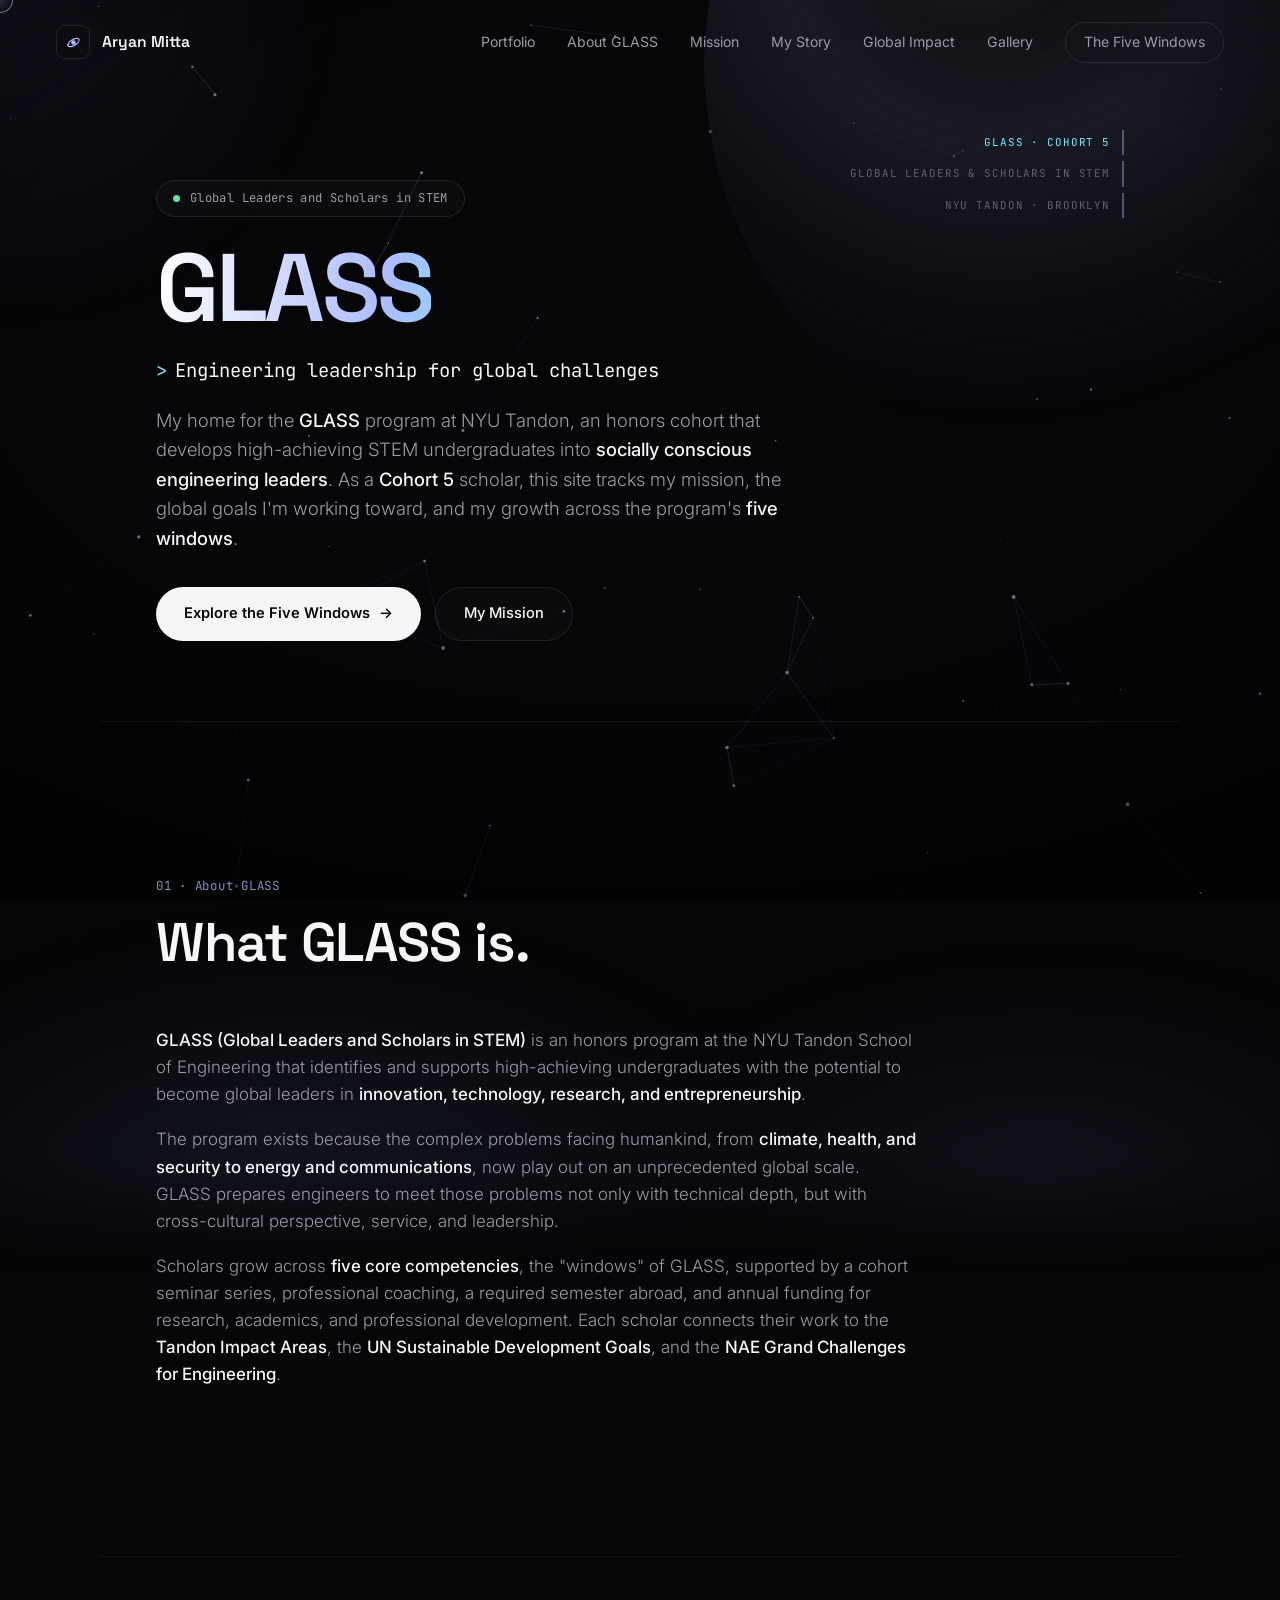
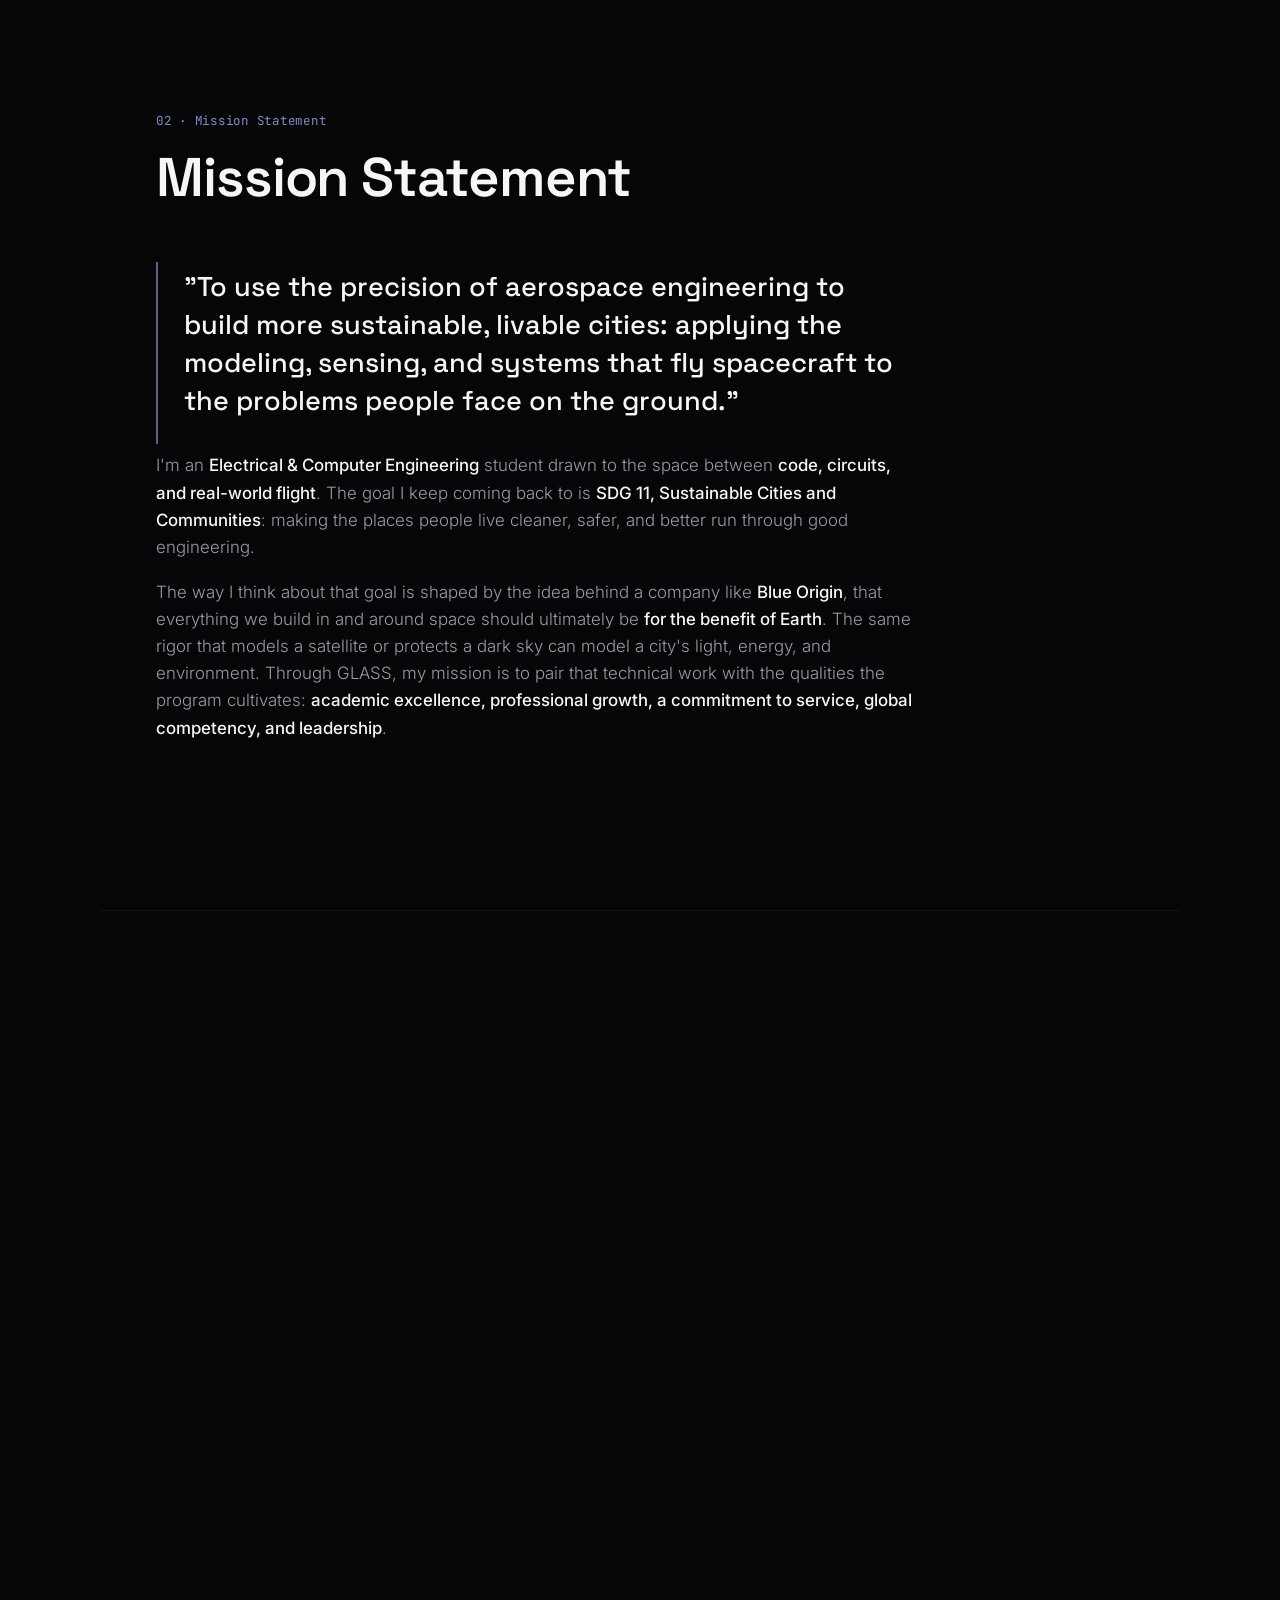
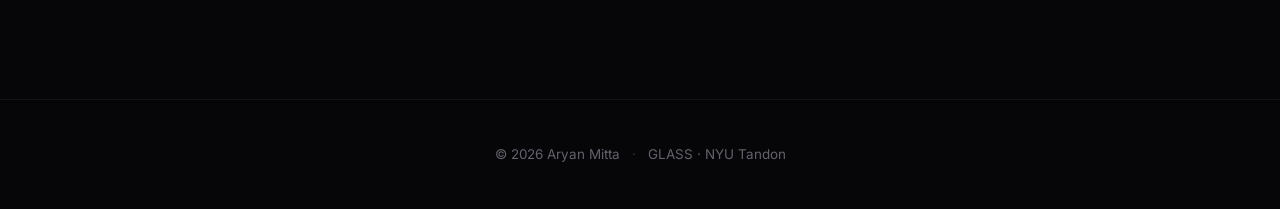
==== glass/index.html @ 54d7110e "rework everything" ====
<!DOCTYPE html>
<html lang="en">
<head>
  <meta charset="UTF-8" />
  <meta name="viewport" content="width=device-width, initial-scale=1.0" />
  <meta name="description" content="Aryan Mitta · GLASS (Global Leaders and Scholars in STEM) at NYU Tandon. Mission, UN goal, NAE Grand Challenges, and the five GLASS windows." />
  <meta name="theme-color" content="#050505" />
  <title>Aryan Mitta · GLASS</title>

  <link rel="preconnect" href="https://fonts.googleapis.com" />
  <link rel="preconnect" href="https://fonts.gstatic.com" crossorigin />
  <link href="https://fonts.googleapis.com/css2?family=Space+Grotesk:wght@400;500;600;700&family=Inter:wght@300;400;500;600&family=JetBrains+Mono:wght@400;500&display=swap" rel="stylesheet" />

  <link rel="stylesheet" href="../styles.css" />
  <link rel="stylesheet" href="glass.css" />
  <link rel="icon" href="data:image/svg+xml,<svg xmlns='http://www.w3.org/2000/svg' viewBox='0 0 100 100'><text y='.9em' font-size='90'>🛰️</text></svg>" />
</head>
<body>
  <!-- Backdrop layers -->
  <canvas id="starfield"></canvas>
  <div class="planet" aria-hidden="true"></div>
  <div class="aurora" aria-hidden="true"></div>

  <div class="spotlight" id="spotlight" aria-hidden="true"></div>
  <div class="vignette" aria-hidden="true"></div>
  <div class="cursor" id="cursor" aria-hidden="true"></div>

  <div class="scroll-progress" id="scrollProgress"></div>

  <!-- Navigation -->
  <header class="nav" id="nav">
    <a href="../index.html" class="nav__brand">
      <span class="nav__brand-mark" aria-hidden="true">
        <svg viewBox="0 0 24 24" width="17" height="17" fill="none" stroke="currentColor" stroke-width="1.7" stroke-linecap="round"><circle cx="12" cy="12" r="3.2" fill="currentColor" stroke="none"/><ellipse cx="12" cy="12" rx="9" ry="4.2" transform="rotate(-32 12 12)"/><circle cx="4.7" cy="15.2" r="1.3" fill="currentColor" stroke="none"/></svg>
      </span>
      <span class="nav__brand-text">Aryan&nbsp;Mitta</span>
    </a>
    <nav class="nav__links" id="navLinks">
      <a href="../index.html">Portfolio</a>
      <a href="#about">About GLASS</a>
      <a href="#mission">Mission</a>
      <a href="#story">My Story</a>
      <a href="#impact">Global Impact</a>
      <a href="#gallery">Gallery</a>
      <a href="#windows" class="nav__cta">The Five Windows</a>
    </nav>
    <button class="nav__toggle" id="navToggle" aria-label="Toggle menu">
      <span></span><span></span><span></span>
    </button>
  </header>

  <main id="top">
    <!-- HERO -->
    <section class="g-hero">
      <div class="hero__hud" aria-hidden="true" style="position:absolute; top:130px; right:clamp(20px,5vw,56px); display:flex; flex-direction:column; align-items:flex-end; gap:6px;">
        <span class="hero__hud-line">GLASS · COHORT 5</span>
        <span class="hero__hud-line">GLOBAL LEADERS &amp; SCHOLARS IN STEM</span>
        <span class="hero__hud-line">NYU TANDON · BROOKLYN</span>
      </div>
      <p class="g-hero__eyebrow">
        <span class="status-dot"></span>
        Global Leaders and Scholars in STEM
      </p>
      <h1 class="g-hero__title">
        <span class="grad">GLASS</span>
      </h1>
      <p class="g-hero__sub">
        <span class="prompt">&gt;</span> Engineering leadership for global challenges
      </p>
      <p class="g-hero__lead">
        My home for the <span class="hl">GLASS</span> program at NYU Tandon, an honors
        cohort that develops high-achieving STEM undergraduates into
        <span class="hl">socially conscious engineering leaders</span>. As a
        <span class="hl">Cohort 5</span> scholar, this site tracks my mission, the
        global goals I'm working toward, and my growth across the program's
        <span class="hl">five windows</span>.
      </p>
      <div class="g-hero__actions">
        <a href="#windows" class="btn btn--primary">Explore the Five Windows<span class="btn__arrow">→</span></a>
        <a href="#mission" class="btn btn--ghost">My Mission</a>
      </div>
    </section>

    <div class="divider" aria-hidden="true"><span class="divider__beam"></span></div>

    <!-- ABOUT GLASS -->
    <section class="section" id="about">
      <div class="section__head reveal">
        <span class="section__index">01 · About GLASS</span>
        <h2 class="section__title">What GLASS is.</h2>
      </div>
      <div class="prose reveal">
        <p>
          <strong>GLASS (Global Leaders and Scholars in STEM)</strong> is an honors
          program at the NYU Tandon School of Engineering that identifies and supports
          high-achieving undergraduates with the potential to become global leaders in
          <strong>innovation, technology, research, and entrepreneurship</strong>.
        </p>
        <p>
          The program exists because the complex problems facing humankind, from
          <strong>climate, health, and security to energy and communications</strong>,
          now play out on an unprecedented global scale. GLASS prepares engineers to meet
          those problems not only with technical depth, but with cross-cultural
          perspective, service, and leadership.
        </p>
        <p>
          Scholars grow across <strong>five core competencies</strong>, the
          "windows" of GLASS, supported by a cohort seminar series, professional
          coaching, a required semester abroad, and annual funding for research,
          academics, and professional development. Each scholar connects their work to
          the <strong>Tandon Impact Areas</strong>, the <strong>UN Sustainable
          Development Goals</strong>, and the <strong>NAE Grand Challenges for
          Engineering</strong>.
        </p>
      </div>
    </section>

    <div class="divider" aria-hidden="true"><span class="divider__beam"></span></div>

    <!-- MISSION STATEMENT -->
    <section class="section" id="mission">
      <div class="section__head reveal">
        <span class="section__index">02 · Mission Statement</span>
        <h2 class="section__title">Mission Statement</h2>
      </div>
      <div class="prose reveal">
        <div class="statement">
          <p>
            "To use the precision of aerospace engineering to build more sustainable,
            livable cities: applying the modeling, sensing, and systems that fly
            spacecraft to the problems people face on the ground."
          </p>
        </div>
        <p>
          I'm an <strong>Electrical &amp; Computer Engineering</strong> student drawn to
          the space between <strong>code, circuits, and real-world flight</strong>. The
          goal I keep coming back to is <strong>SDG 11, Sustainable Cities and
          Communities</strong>: making the places people live cleaner, safer, and better
          run through good engineering.
        </p>
        <p>
          The way I think about that goal is shaped by the idea behind a company like
          <strong>Blue Origin</strong>, that everything we build in and around space
          should ultimately be <strong>for the benefit of Earth</strong>. The same rigor
          that models a satellite or protects a dark sky can model a city's light,
          energy, and environment. Through GLASS, my mission is to pair that technical
          work with the qualities the program cultivates: <strong>academic excellence,
          professional growth, a commitment to service, global competency, and
          leadership</strong>.
        </p>
      </div>
    </section>

    <div class="divider" aria-hidden="true"><span class="divider__beam"></span></div>

    <!-- MY STORY -->
    <section class="section" id="story">
      <div class="section__head reveal">
        <span class="section__index">03 · My Story</span>
        <h2 class="section__title">The path here.</h2>
      </div>
      <div class="story reveal">
        <div class="story__rail" aria-hidden="true"></div>
        <div class="story__body">
          <p class="story__lead">
            I came to engineering through the specific problems, not a grand plan.
            I liked that a circuit either works or it doesn't, that code forces you
            to be precise, and that aerospace sits right where the two meet.
          </p>
          <p>
            What keeps me in it is the stakes. The systems I want to work on,
            spacecraft, avionics, and autonomous platforms, have to work far from
            anyone who can fix them, and getting that right means genuinely
            understanding what you've built instead of just getting it to run once.
            <em>[Add a line or two in your own voice here: what you do outside of
            engineering, and the reason you keep at it.]</em>
          </p>
        </div>
      </div>
    </section>

    <div class="divider" aria-hidden="true"><span class="divider__beam"></span></div>

    <!-- GLOBAL IMPACT: UN GOAL + NAE GRAND CHALLENGES -->
    <section class="section" id="impact">
      <div class="section__head reveal">
        <span class="section__index">04 · Global Impact</span>
        <h2 class="section__title">The goals I'm building toward.</h2>
        <p class="section__lead reveal">GLASS asks every scholar to anchor their work to global priorities. Here are the ones that map to mine.</p>
      </div>

      <div class="duo">
        <article class="g-card pillblock reveal reveal--left">
          <span class="pillblock__tag">UN Sustainable Development Goal</span>
          <h3>SDG 11 · Sustainable Cities &amp; Communities</h3>
          <p>
            This is my primary goal: making the places people live cleaner, safer, and
            better run. SDG 11 also asks us to protect our shared natural and cultural
            heritage, and a <strong>dark night sky</strong> is part of that heritage for
            communities everywhere. I approach it with a Blue Origin idea in mind, that
            what we build in space should be <strong>for the benefit of Earth</strong>,
            so the precision methods used to model a satellite can just as easily model a
            city's light, energy, and environment on the ground.
          </p>
          <ul class="taglist">
            <li>Cleaner, better-run cities</li>
            <li>Light-pollution &amp; dark-sky protection</li>
            <li>SDG 13 · Climate Action (supporting)</li>
            <li>SDG 9 · Industry &amp; Innovation (supporting)</li>
          </ul>
        </article>

        <article class="g-card pillblock reveal reveal--right">
          <span class="pillblock__tag">NAE Grand Challenge for Engineering</span>
          <h3>Engineer the Tools of Scientific Discovery</h3>
          <p>
            Reaching goals like SDG 11 depends on better instruments: the sensors and
            models that let us actually measure a city's environment or an orbit's
            impact. My work on the <strong>Terawave constellation</strong>, modeling how
            bright each spacecraft appears from the ground, is that kind of tool. Framed
            through Blue Origin's "benefit of Earth" lens, it lets us grow our presence
            in space while keeping the sky clear for the science, and the communities,
            that rely on it.
          </p>
          <ul class="taglist">
            <li>Sensing &amp; instrumentation for Earth</li>
            <li>Satellite brightness modeling (BRDF)</li>
            <li>Tools of scientific discovery</li>
          </ul>
        </article>
      </div>

      <!-- Smart-cities work in practice: hackathon + conference -->
      <div class="edu-sub reveal">
        <h3 class="edu-sub__title">Putting the goal into practice.</h3>
        <p class="edu-sub__lead">Where I've taken the smart-cities focus beyond the page.</p>
        <div class="duo">
          <article class="g-card pillblock reveal reveal--left">
            <span class="pillblock__tag">Hackathon</span>
            <h3>CUSP Smart Cities Hackathon</h3>
            <p>
              Competed in the NYU CUSP Smart Cities Hackathon, building an urban-data
              project against real city challenges. It's one of a few hackathons I've
              taken part in, and the one that lines up most directly with my SDG 11 focus
              on cleaner, better-run cities.
            </p>
            <ul class="taglist">
              <li>Urban data</li>
              <li>SDG 11 · Sustainable Cities</li>
              <li>Rapid prototyping</li>
            </ul>
          </article>

          <article class="g-card pillblock reveal reveal--right">
            <span class="pillblock__tag">Conference · Upcoming</span>
            <h3>IEEE Smart Cities Conference</h3>
            <p>
              This fall I'll attend the IEEE International Smart Cities Conference in
              Portugal, connecting with researchers and engineers working on the same
              set of problems. It doubles as part of my GLASS global competency, pairing
              the smart-cities focus with international perspective.
            </p>
            <ul class="taglist">
              <li>Portugal · Fall 2026</li>
              <li>Global competency</li>
              <li>SDG 11 · Sustainable Cities</li>
            </ul>
          </article>
        </div>
      </div>
    </section>

    <div class="divider" aria-hidden="true"><span class="divider__beam"></span></div>

    <!-- THE FIVE WINDOWS -->
    <section class="section" id="windows">
      <div class="section__head reveal">
        <span class="section__index">05 · The Five Windows</span>
        <h2 class="section__title">The five GLASS competencies.</h2>
        <p class="section__lead reveal">GLASS develops mastery across five areas. Each window has its own page tracking my goals, plans, and progress.</p>
      </div>

      <div class="windows">
        <a class="window reveal" href="professional-development.html">
          <span class="window__num">01</span>
          <span class="window__title">Professional Development</span>
          <span class="window__desc">Internships, research, certifications, and conference participation that build my career as an engineer.</span>
          <span class="window__go">Open window <span class="arrow">→</span></span>
        </a>

        <a class="window reveal" href="academic-excellence.html">
          <span class="window__num">02</span>
          <span class="window__title">Academic Excellence</span>
          <span class="window__desc">Rigorous coursework, research, design, and the honors curriculum at the core of GLASS.</span>
          <span class="window__go">Open window <span class="arrow">→</span></span>
        </a>

        <a class="window reveal" href="commitment-to-service.html">
          <span class="window__num">03</span>
          <span class="window__title">Commitment to Service</span>
          <span class="window__desc">Service learning, mentoring, and community engagement tied to the UN SDGs and Tandon Impact Areas.</span>
          <span class="window__go">Open window <span class="arrow">→</span></span>
        </a>

        <a class="window reveal" href="global-competency.html">
          <span class="window__num">04</span>
          <span class="window__title">Global Competency</span>
          <span class="window__desc">The required semester abroad and cross-cultural experiences that broaden my engineering perspective.</span>
          <span class="window__go">Open window <span class="arrow">→</span></span>
        </a>

        <a class="window reveal" href="leadership-development.html">
          <span class="window__num">05</span>
          <span class="window__title">Leadership Development</span>
          <span class="window__desc">Team leadership, mentoring, and the cohort seminar series that shape me into an engineering leader.</span>
          <span class="window__go">Open window <span class="arrow">→</span></span>
        </a>

        <a class="window reveal" href="../index.html">
          <span class="window__num">↩</span>
          <span class="window__title">Back to Portfolio</span>
          <span class="window__desc">Return to my main engineering portfolio: experience, projects, and technical work.</span>
          <span class="window__go">Go to portfolio <span class="arrow">→</span></span>
        </a>
      </div>
    </section>

    <div class="divider" aria-hidden="true"><span class="divider__beam"></span></div>

    <!-- GALLERY -->
    <section class="section" id="gallery">
      <div class="section__head reveal">
        <span class="section__index">06 · Gallery</span>
        <h2 class="section__title">Gallery</h2>
        <p class="section__lead reveal">Moments from the five windows: service and travel abroad, professional events, the lab bench, and the people I do it all with. Tap any frame to open it.</p>
      </div>

      <div class="gallery" id="gallery-grid">
        <figure class="frame reveal">
          <img src="../images/glass-gallery/cohort-selfie.jpg" alt="GLASS Cohort 5 moment" loading="lazy" decoding="async" width="1280" height="960" />
        </figure>

        <figure class="frame reveal">
          <img src="../images/glass-gallery/indonesia-classroom.jpg" alt="GLASS Cohort 5 moment" loading="lazy" decoding="async" width="1280" height="960" />
        </figure>

        <figure class="frame reveal">
          <img src="../images/glass-gallery/portrait-formal.jpg" alt="GLASS Cohort 5 moment" loading="lazy" decoding="async" width="1600" height="1067" />
        </figure>

        <figure class="frame reveal">
          <img src="../images/glass-gallery/sase-convention.jpg" alt="GLASS Cohort 5 moment" loading="lazy" decoding="async" width="900" height="1600" />
        </figure>

        <figure class="frame reveal">
          <img src="../images/glass-gallery/abroad-scene.jpg" alt="GLASS Cohort 5 moment" loading="lazy" decoding="async" width="1600" height="1200" />
        </figure>

        <figure class="frame reveal">
          <img src="../images/glass-gallery/professional-trio.jpg" alt="GLASS Cohort 5 moment" loading="lazy" decoding="async" width="600" height="903" />
        </figure>

        <figure class="frame reveal">
          <img src="../images/glass-gallery/lab-electronics.jpg" alt="GLASS Cohort 5 moment" loading="lazy" decoding="async" width="596" height="914" />
        </figure>
      </div>
    </section>

    <div class="divider" aria-hidden="true"><span class="divider__beam"></span></div>

    <!-- CONTACT -->
    <section class="section section--contact" id="contact">
      <div class="contact reveal">
        <p class="contact__eyebrow">Global Leaders and Scholars in STEM</p>
        <h2 class="contact__title">Let's connect</h2>
        <p class="contact__text">
          Questions about my GLASS journey, research, or aerospace work? I'm always
          happy to talk about engineering, leadership, and building things that matter.
        </p>
        <div class="contact__actions">
          <a href="mailto:aryanmitta@gmail.com" class="btn btn--primary">aryanmitta@gmail.com<span class="btn__arrow">→</span></a>
          <a href="https://www.linkedin.com/in/aryan-mitta" target="_blank" rel="noopener" class="btn btn--ghost">LinkedIn</a>
        </div>
      </div>
    </section>
  </main>

  <footer class="footer">
    <span>© <span id="year"></span> Aryan Mitta</span>
    <span class="footer__sep">·</span>
    <span>GLASS · NYU Tandon</span>
  </footer>

  <!-- Lightbox -->
  <div class="lightbox" id="lightbox" aria-hidden="true" role="dialog" aria-modal="true" aria-label="Photo viewer">
    <button class="lightbox__close" id="lbClose" aria-label="Close">&times;</button>
    <button class="lightbox__nav lightbox__nav--prev" id="lbPrev" aria-label="Previous">&#8249;</button>
    <button class="lightbox__nav lightbox__nav--next" id="lbNext" aria-label="Next">&#8250;</button>
    <figure class="lightbox__stage">
      <img class="lightbox__img" id="lbImg" src="" alt="" />
      <figcaption class="lightbox__cap"><span id="lbCap"></span><span class="lightbox__count" id="lbCount"></span></figcaption>
    </figure>
  </div>

  <script src="glass.js"></script>
</body>
</html>
---- styles.css ----
/* ============================================================
   Aryan Mitta — Space Portfolio · "Command Console"
   Performant: transforms + opacity only. No per-card blur.
   ============================================================ */

:root {
  --bg:        #060608;
  --bg-2:      #0c0c10;
  --ink:       #f5f6f8;
  --muted:     #9b9ba7;
  --dim:       #62626d;
  --faint:     #34343c;
  --line:      rgba(255, 255, 255, 0.09);
  --line-soft: rgba(255, 255, 255, 0.055);
  --accent:    #aebcff;
  --accent-2:  #7e8fc4;
  --cyan:      #79e8ff;
  --glow:      rgba(150, 170, 255, 0.45);
  --card-bg:   rgba(13, 13, 17, 0.6);
  --max:       1080px;
  --ease:      cubic-bezier(0.22, 0.7, 0.25, 1);
}

* { margin: 0; padding: 0; box-sizing: border-box; }
html { scroll-behavior: smooth; }

body {
  font-family: "Inter", system-ui, sans-serif;
  background: var(--bg);
  color: var(--ink);
  line-height: 1.6;
  overflow-x: hidden;
  -webkit-font-smoothing: antialiased;
  text-rendering: optimizeLegibility;
}
::selection { background: rgba(174, 188, 255, 0.24); color: #fff; }
a { color: inherit; text-decoration: none; }

/* ---------- Backdrop ---------- */
#starfield { position: fixed; inset: 0; z-index: -6; display: block; }

.planet {
  position: fixed; z-index: -5;
  top: -26vmax; right: -20vmax;
  width: 64vmax; height: 64vmax; border-radius: 50%;
  background:
    radial-gradient(circle at 36% 32%,
      rgba(214, 220, 236, 0.10) 0%,
      rgba(120, 126, 150, 0.10) 12%,
      rgba(40, 42, 56, 0.55) 30%,
      rgba(14, 15, 22, 0.7) 52%,
      rgba(6, 6, 8, 0) 66%);
  will-change: transform; pointer-events: none;
}
.planet::after {
  content: ""; position: absolute; inset: 0; border-radius: 50%;
  background: radial-gradient(circle at 33% 28%, rgba(220,228,255,0.16), transparent 18%);
}

.aurora {
  position: fixed; z-index: -4;
  bottom: -34vh; left: -10vw; width: 120vw; height: 72vh;
  background:
    radial-gradient(ellipse 46% 60% at 28% 100%, rgba(96, 116, 176, 0.16), transparent 70%),
    radial-gradient(ellipse 40% 52% at 76% 100%, rgba(126, 100, 168, 0.13), transparent 70%);
  filter: blur(34px); pointer-events: none;
  will-change: transform;
  animation: auroraDrift 22s ease-in-out infinite alternate;
}
@keyframes auroraDrift {
  from { transform: translate3d(0,0,0) scale(1); }
  to   { transform: translate3d(5%,-4%,0) scale(1.08); }
}

.spotlight {
  position: fixed; z-index: -3; top: 0; left: 0;
  width: 760px; height: 760px; margin: -380px 0 0 -380px; border-radius: 50%;
  background: radial-gradient(circle, rgba(150, 170, 255, 0.08), transparent 60%);
  will-change: transform; pointer-events: none;
}

.vignette {
  position: fixed; inset: 0; z-index: -2; pointer-events: none;
  background: radial-gradient(ellipse 100% 78% at 50% 38%, transparent 52%, rgba(0,0,0,0.62) 100%);
}

/* custom lagging cursor glow */
.cursor {
  position: fixed; top: 0; left: 0; z-index: 95;
  width: 26px; height: 26px; margin: -13px 0 0 -13px; border-radius: 50%;
  border: 1px solid rgba(174, 188, 255, 0.6);
  background: radial-gradient(circle, rgba(174,188,255,0.18), transparent 70%);
  pointer-events: none; opacity: 0;
  transition: opacity 0.3s, width 0.25s var(--ease), height 0.25s var(--ease), background 0.25s, border-color 0.25s;
  will-change: transform;
}
.cursor.is-visible { opacity: 1; }
.cursor.is-hover {
  width: 52px; height: 52px; margin: -26px 0 0 -26px;
  background: radial-gradient(circle, rgba(174,188,255,0.12), transparent 70%);
  border-color: rgba(174, 188, 255, 0.9);
}

/* ---------- Scroll progress ---------- */
.scroll-progress {
  position: fixed; top: 0; left: 0; height: 2px; width: 100%;
  background: linear-gradient(90deg, var(--accent-2), var(--accent), var(--cyan));
  z-index: 100; box-shadow: 0 0 12px var(--glow);
  transform: scaleX(0); transform-origin: 0 50%; will-change: transform;
}

/* ---------- Nav ---------- */
.nav {
  position: fixed; top: 0; left: 0; right: 0; z-index: 90;
  display: flex; align-items: center; justify-content: space-between;
  padding: 22px clamp(20px, 5vw, 56px);
  transition: background 0.4s, padding 0.4s, border-color 0.4s; border-bottom: 1px solid transparent;
}
.nav.scrolled {
  background: rgba(8, 8, 11, 0.82);
  backdrop-filter: blur(14px); -webkit-backdrop-filter: blur(14px);
  padding-top: 13px; padding-bottom: 13px; border-bottom: 1px solid var(--line-soft);
}
.nav__brand { display: flex; align-items: center; gap: 12px; font-family: "Space Grotesk", sans-serif; font-weight: 600; }
.nav__brand-mark {
  display: grid; place-items: center; width: 34px; height: 34px; border-radius: 9px;
  border: 1px solid var(--line); background: var(--bg-2); font-size: 0.78rem; font-weight: 600;
  position: relative; overflow: hidden; transition: border-color 0.3s, box-shadow 0.3s;
}
.nav__brand-mark::before {
  content: ""; position: absolute; inset: -50%;
  background: conic-gradient(from 0deg, transparent 0 70%, rgba(174,188,255,0.7) 85%, transparent 100%);
  animation: spin 5s linear infinite; opacity: 0; transition: opacity 0.3s;
}
.nav__brand-mark::after { content: ""; position: absolute; inset: 1px; background: var(--bg-2); border-radius: 8px; }
.nav__brand-mark svg { position: relative; z-index: 1; display: block; color: var(--accent); transition: color 0.3s; }
.nav__brand:hover .nav__brand-mark { border-color: rgba(174,188,255,0.5); box-shadow: 0 0 18px rgba(150,170,255,0.25); }
.nav__brand:hover .nav__brand-mark svg { color: var(--cyan); }
.nav__brand:hover .nav__brand-mark::before { opacity: 1; }
@keyframes spin { to { transform: rotate(360deg); } }
.nav__brand-text { font-size: 0.98rem; }
.nav__links { display: flex; align-items: center; gap: 32px; }
.nav__links a { font-size: 0.88rem; color: var(--muted); position: relative; transition: color 0.25s; }
.nav__links a:not(.nav__cta)::after { content: ""; position: absolute; left: 0; bottom: -6px; width: 0; height: 1px; background: var(--accent); transition: width 0.3s var(--ease); }
.nav__links a:hover { color: var(--ink); }
.nav__links a:hover::after, .nav__links a.active::after { width: 100%; }
.nav__links a.active { color: var(--ink); }
.nav__cta { padding: 8px 18px; border: 1px solid var(--line); border-radius: 999px; transition: background 0.25s, border-color 0.25s, transform 0.25s; }
.nav__cta:hover { background: rgba(255,255,255,0.05); border-color: rgba(174,188,255,0.45); transform: translateY(-1px); }
.nav__toggle { display: none; background: none; border: 0; cursor: pointer; }
.nav__toggle span { display: block; width: 24px; height: 1.5px; margin: 6px 0; background: var(--ink); border-radius: 2px; transition: transform 0.3s, opacity 0.3s; }

/* ---------- Buttons ---------- */
.btn {
  display: inline-flex; align-items: center; gap: 9px; padding: 14px 28px; border-radius: 999px;
  font-weight: 500; font-size: 0.92rem; position: relative; overflow: hidden;
  transition: transform 0.3s var(--ease), box-shadow 0.3s, background 0.3s, border-color 0.3s, color 0.3s;
}
.btn__arrow { transition: transform 0.3s var(--ease); position: relative; z-index: 1; }
.btn:hover .btn__arrow { transform: translateX(4px); }
.btn--primary { background: var(--ink); color: #0a0a0c; font-weight: 600; }
.btn--primary::after {
  content: ""; position: absolute; top: 0; left: -150%; width: 55%; height: 100%;
  background: linear-gradient(120deg, transparent, rgba(255,255,255,0.6), transparent);
  transform: skewX(-20deg); transition: left 0.65s var(--ease);
}
.btn--primary:hover { transform: translateY(-2px); box-shadow: 0 16px 40px -14px rgba(174,188,255,0.55); }
.btn--primary:hover::after { left: 160%; }
.btn--ghost { border: 1px solid var(--line); color: var(--ink); background: rgba(255,255,255,0.02); }
.btn--ghost:hover { transform: translateY(-2px); border-color: rgba(174,188,255,0.55); background: rgba(255,255,255,0.06); box-shadow: 0 0 24px -6px rgba(150,170,255,0.3); }

/* ---------- Hero ---------- */
.hero {
  position: relative; min-height: 100vh; display: flex; align-items: center;
  padding: 120px clamp(20px, 5vw, 56px) 90px; max-width: var(--max); margin: 0 auto;
}
.hero__inner { max-width: 820px; position: relative; z-index: 2; }
.hero__hud {
  position: absolute; top: 120px; right: clamp(20px, 5vw, 56px); z-index: 2;
  display: flex; flex-direction: column; align-items: flex-end; gap: 6px; text-align: right;
}
.hero__hud-line {
  font-family: "JetBrains Mono", monospace; font-size: 0.68rem; letter-spacing: 0.08em;
  color: var(--dim); padding: 4px 0; border-right: 2px solid rgba(174,188,255,0.4); padding-right: 12px;
}
.hero__hud-line:first-child { color: var(--cyan); }
.hero__eyebrow {
  display: inline-flex; align-items: center; gap: 10px; font-family: "JetBrains Mono", monospace;
  font-size: 0.76rem; letter-spacing: 0.03em; color: var(--muted); padding: 8px 16px;
  border: 1px solid var(--line); border-radius: 999px; background: rgba(255,255,255,0.025); margin-bottom: 30px;
}
.status-dot { width: 7px; height: 7px; border-radius: 50%; background: #5fe6a0; box-shadow: 0 0 0 0 rgba(95,230,160,0.6); animation: pulse 2.4s infinite; }
@keyframes pulse { 0% { box-shadow: 0 0 0 0 rgba(95,230,160,0.5);} 70% { box-shadow: 0 0 0 8px rgba(95,230,160,0);} 100% { box-shadow: 0 0 0 0 rgba(95,230,160,0);} }
.hero__title { font-family: "Space Grotesk", sans-serif; font-size: clamp(3.6rem, 13vw, 9rem); line-height: 0.9; font-weight: 600; letter-spacing: -0.035em; margin-bottom: 26px; }
.hero__title span { display: block; }
.hero__title span:last-child {
  background: linear-gradient(96deg, #fff 0%, var(--accent) 38%, var(--cyan) 60%, #9aa0b5 100%);
  background-size: 220% auto; -webkit-background-clip: text; background-clip: text; color: transparent;
  animation: shimmer 7s linear infinite;
}
@keyframes shimmer { to { background-position: 220% center; } }
.hero__role { font-size: clamp(1rem, 2.2vw, 1.32rem); color: var(--ink); margin-bottom: 22px; }
.hero__tagline { font-size: clamp(1rem, 1.5vw, 1.15rem); color: var(--muted); max-width: 580px; margin-bottom: 42px; font-weight: 300; }
.hl { color: var(--ink); font-weight: 500; }
.hero__actions { display: flex; gap: 14px; flex-wrap: wrap; margin-bottom: 62px; }
.hero__stats { display: flex; align-items: center; gap: clamp(20px, 4vw, 42px); flex-wrap: wrap; }
.stat { display: flex; flex-direction: column; }
.stat__div { width: 1px; height: 38px; background: var(--line); }
.stat__num { font-family: "Space Grotesk", sans-serif; font-size: clamp(1.7rem, 3.2vw, 2.4rem); font-weight: 600; line-height: 1; }
.stat__label { font-size: 0.78rem; color: var(--dim); margin-top: 8px; }

.scroll-cue { position: absolute; bottom: 36px; left: clamp(20px, 5vw, 56px); display: flex; align-items: center; gap: 12px; font-family: "JetBrains Mono", monospace; font-size: 0.68rem; letter-spacing: 0.25em; color: var(--dim); }
.scroll-cue__line { width: 46px; height: 1px; background: var(--faint); position: relative; overflow: hidden; }
.scroll-cue__line::after { content: ""; position: absolute; inset: 0; width: 40%; background: var(--accent); animation: cueSlide 2.2s var(--ease) infinite; }
@keyframes cueSlide { 0% { transform: translateX(-120%); } 100% { transform: translateX(280%); } }

/* ---------- Marquee ---------- */
.marquee {
  overflow: hidden; padding: 20px 0; border-top: 1px solid var(--line-soft); border-bottom: 1px solid var(--line-soft);
  -webkit-mask-image: linear-gradient(90deg, transparent, #000 10%, #000 90%, transparent);
  mask-image: linear-gradient(90deg, transparent, #000 10%, #000 90%, transparent);
}
.marquee__track { display: flex; align-items: center; gap: 26px; width: max-content; animation: scrollX 34s linear infinite; }
.marquee:hover .marquee__track { animation-play-state: paused; }
.marquee__item { font-family: "Space Grotesk", sans-serif; font-size: clamp(1.1rem, 2.4vw, 1.7rem); font-weight: 500; color: var(--muted); white-space: nowrap; transition: color 0.3s; }
.marquee__item:hover { color: var(--ink); }
.marquee__star { color: var(--accent-2); font-size: 0.8rem; }
@keyframes scrollX { to { transform: translateX(-50%); } }

/* ---------- Sections ---------- */
.section {
  max-width: var(--max); margin: 0 auto; padding: clamp(80px, 12vw, 150px) clamp(20px, 5vw, 56px);
  /* Skip layout/paint for offscreen sections; remember real size once seen. */
  content-visibility: auto; contain-intrinsic-size: auto 720px;
}
.section__head { margin-bottom: 56px; }
.section__index { display: inline-block; font-family: "JetBrains Mono", monospace; font-size: 0.78rem; letter-spacing: 0.06em; color: var(--accent-2); margin-bottom: 18px; }
.section__title { font-family: "Space Grotesk", sans-serif; font-size: clamp(2rem, 5.5vw, 3.4rem); font-weight: 600; letter-spacing: -0.02em; line-height: 1.05; }

/* ---------- Card base + cursor spotlight glow ---------- */
.xp__card, .mission, .skill-card, .edu-card, .lead-card, .contact {
  background: linear-gradient(180deg, rgba(255,255,255,0.045), rgba(255,255,255,0.012));
  background-color: var(--card-bg);
  border: 1px solid var(--line); border-radius: 18px; position: relative; overflow: hidden;
}
/* top hairline sheen */
.xp__card::before, .mission::before, .skill-card::before, .edu-card::before, .lead-card::before {
  content: ""; position: absolute; left: 0; right: 0; top: 0; height: 1px;
  background: linear-gradient(90deg, transparent, rgba(255,255,255,0.2), transparent); z-index: 3;
}
/* cursor-follow glow */
.glow-target::after {
  content: ""; position: absolute; inset: 0; border-radius: inherit; z-index: 0; pointer-events: none;
  background: radial-gradient(260px circle at var(--mx, 50%) var(--my, 50%), rgba(174,188,255,0.16), transparent 62%);
  opacity: 0; transition: opacity 0.4s var(--ease);
}
.glow-target.is-glow::after { opacity: 1; }
.glow-target > * { position: relative; z-index: 1; }

/* ---------- About ---------- */
.about { display: grid; grid-template-columns: minmax(240px, 320px) 1fr; gap: clamp(30px, 5vw, 64px); align-items: center; }
.about__lead p { color: var(--muted); font-size: 1.08rem; margin-bottom: 20px; font-weight: 300; }
.about__lead strong { color: var(--ink); font-weight: 500; }
.about__tags { list-style: none; display: flex; flex-wrap: wrap; gap: 9px; }
.about__tags li { font-size: 0.86rem; color: var(--muted); padding: 9px 15px; border: 1px solid var(--line); border-radius: 999px; background: rgba(255,255,255,0.02); transition: transform 0.25s var(--ease), border-color 0.25s, color 0.25s; }
.about__tags li:hover { transform: translateY(-3px); border-color: rgba(174,188,255,0.5); color: var(--ink); }
/* My story */
.story { display: flex; gap: 26px; margin-top: clamp(40px, 6vw, 72px); max-width: 760px; }
.story__rail { flex: 0 0 2px; border-radius: 2px; background: linear-gradient(180deg, var(--accent), transparent); }
.story__eyebrow { font-family: "JetBrains Mono", monospace; font-size: 0.72rem; text-transform: uppercase; letter-spacing: 0.16em; color: var(--accent); }
.story__lead { font-family: "Space Grotesk", sans-serif; font-size: clamp(1.15rem, 2.4vw, 1.5rem); font-weight: 500; line-height: 1.35; color: var(--ink); margin: 14px 0 16px; letter-spacing: -0.01em; }
.story__body p { color: var(--muted); font-weight: 300; font-size: 1.02rem; }
.story__body em { color: var(--accent-2); font-style: italic; }

/* ---------- Timeline ---------- */
.timeline { position: relative; }
.timeline::before { content: ""; position: absolute; left: 6px; top: 10px; bottom: 10px; width: 1px; background: linear-gradient(var(--line), var(--faint), transparent); }
.xp { position: relative; padding-left: 42px; margin-bottom: 26px; }
.xp__marker { position: absolute; left: 0; top: 8px; width: 13px; height: 13px; border-radius: 50%; background: var(--bg); border: 1px solid var(--accent-2); display: grid; place-items: center; }
.xp__marker span { width: 5px; height: 5px; border-radius: 50%; background: var(--accent); box-shadow: 0 0 10px var(--glow); }
.xp__card { padding: 28px 30px; transition: transform 0.3s var(--ease), border-color 0.3s; }
.xp__card:hover { transform: translateY(-3px); border-color: rgba(174,188,255,0.3); }
.xp__top { display: flex; justify-content: space-between; align-items: flex-start; gap: 16px; margin-bottom: 14px; }
.xp__role { font-family: "Space Grotesk", sans-serif; font-size: 1.2rem; font-weight: 500; }
.xp__company { color: var(--accent); font-size: 0.92rem; margin-top: 4px; }
.xp__badge { font-size: 0.7rem; font-family: "JetBrains Mono", monospace; padding: 5px 12px; border-radius: 999px; border: 1px solid var(--line); color: var(--muted); white-space: nowrap; }
.xp__badge--live { color: #5fe6a0; border-color: rgba(95,230,160,0.35); background: rgba(95,230,160,0.07); }
.xp__desc { color: var(--muted); margin-bottom: 16px; font-weight: 300; }
.xp__bullets { list-style: none; margin-bottom: 20px; }
.xp__bullets li { position: relative; padding-left: 22px; color: var(--muted); font-size: 0.94rem; margin-bottom: 9px; font-weight: 300; }
.xp__bullets li::before { content: ""; position: absolute; left: 2px; top: 11px; width: 6px; height: 1px; background: var(--accent-2); }
.xp__stack { display: flex; flex-wrap: wrap; gap: 8px; }
.xp__stack span, .mission__stack span { font-family: "JetBrains Mono", monospace; font-size: 0.72rem; color: var(--muted); padding: 5px 11px; border-radius: 7px; background: rgba(255,255,255,0.03); border: 1px solid var(--line-soft); }

/* ---------- Featured Mission ---------- */
.mission { padding: clamp(30px, 4vw, 52px); }
.mission__head { display: flex; justify-content: space-between; align-items: flex-start; gap: 20px; margin-bottom: 24px; }
.mission__tag { font-family: "JetBrains Mono", monospace; font-size: 0.78rem; color: var(--accent-2); margin-bottom: 12px; }
.mission__title { font-family: "Space Grotesk", sans-serif; font-size: clamp(1.5rem, 3.6vw, 2.2rem); font-weight: 600; line-height: 1.08; letter-spacing: -0.01em; }
.mission__role { color: var(--muted); margin-top: 8px; }
.mission__badge { font-size: 2.2rem; animation: float 5s ease-in-out infinite; }
@keyframes float { 0%,100% { transform: translateY(0); } 50% { transform: translateY(-9px); } }
.mission__desc { color: var(--muted); font-size: 1.05rem; max-width: 760px; margin-bottom: 34px; font-weight: 300; }
.mission__grid { display: grid; grid-template-columns: 1.3fr 1fr; gap: clamp(26px, 4vw, 54px); margin-bottom: 30px; }
.mission__col h4 { font-family: "JetBrains Mono", monospace; font-size: 0.74rem; color: var(--dim); margin-bottom: 16px; text-transform: uppercase; letter-spacing: 0.12em; }
.mission__col > ul { list-style: none; }
.mission__col > ul li { position: relative; padding-left: 22px; color: var(--muted); font-size: 0.94rem; margin-bottom: 11px; font-weight: 300; }
.mission__col > ul li::before { content: ""; position: absolute; left: 2px; top: 11px; width: 7px; height: 1px; background: var(--accent-2); }
.mission__telemetry li { display: flex; justify-content: space-between; align-items: center; padding: 12px 0; border-bottom: 1px solid var(--line-soft); }
.mission__telemetry li::before { display: none; }
.mission__telemetry span { color: var(--ink); font-size: 0.94rem; }
.mission__telemetry em { font-family: "JetBrains Mono", monospace; font-style: normal; font-size: 0.74rem; color: var(--dim); }
.mission__freq { margin-top: 20px; display: flex; align-items: center; gap: 12px; padding: 15px 18px; border-radius: 12px; background: rgba(255,255,255,0.025); border: 1px solid var(--line); }
.mission__freq-band { font-family: "JetBrains Mono", monospace; font-size: 0.7rem; color: var(--accent); padding: 4px 10px; border-radius: 6px; background: rgba(174,188,255,0.1); }
.mission__freq-val { font-family: "Space Grotesk", sans-serif; font-size: 1.12rem; font-weight: 600; }
.mission__stack { display: flex; flex-wrap: wrap; gap: 8px; }

/* ---------- Skills ---------- */
.skills { display: grid; grid-template-columns: repeat(3, 1fr); gap: 18px; }
.skill-card { padding: 28px 26px; transition: transform 0.3s var(--ease), border-color 0.3s; }
.skill-card:hover { transform: translateY(-4px); border-color: rgba(174,188,255,0.3); }
.skill-card h3 { font-family: "Space Grotesk", sans-serif; font-size: 1.02rem; margin-bottom: 18px; font-weight: 500; }
.chips { display: flex; flex-wrap: wrap; gap: 7px; }
.chips span { font-size: 0.8rem; color: var(--muted); padding: 6px 12px; border-radius: 8px; background: rgba(255,255,255,0.025); border: 1px solid var(--line-soft); transition: color 0.25s, border-color 0.25s, background-color 0.25s; }
.chips span:hover { color: var(--ink); border-color: rgba(174,188,255,0.45); background-color: rgba(255,255,255,0.06); }

/* ---------- Education / Leadership ---------- */
.edu-grid { display: grid; grid-template-columns: 1.2fr 1fr; gap: 20px; }
.edu-grid--solo { grid-template-columns: 1fr; }
.edu-card { padding: 34px; }
.edu-card__school { font-family: "Space Grotesk", sans-serif; font-size: 1.5rem; font-weight: 600; }
.edu-card__sub { color: var(--accent); margin-top: 3px; }
.edu-card__degree { color: var(--ink); margin-top: 16px; }
.edu-card__meta { display: flex; gap: 9px; flex-wrap: wrap; margin: 16px 0 28px; }
.edu-card__meta span { font-family: "JetBrains Mono", monospace; font-size: 0.74rem; padding: 6px 13px; border-radius: 999px; background: rgba(255,255,255,0.05); border: 1px solid var(--line); }
.edu-card h4 { font-family: "JetBrains Mono", monospace; font-size: 0.72rem; text-transform: uppercase; letter-spacing: 0.12em; color: var(--dim); margin-bottom: 16px; }
.lead-stack { display: flex; flex-direction: column; gap: 20px; }
.lead-card { padding: 26px 28px; transition: transform 0.3s var(--ease), border-color 0.3s; }
.lead-card:hover { transform: translateX(6px); border-color: rgba(174,188,255,0.3); }
.lead-card h3 { font-family: "Space Grotesk", sans-serif; font-size: 1.08rem; font-weight: 500; }
.lead-card__org { color: var(--accent); font-size: 0.86rem; margin: 5px 0 11px; }
.lead-card p:last-child { color: var(--muted); font-size: 0.93rem; font-weight: 300; }

/* ---------- Extracurriculars ---------- */
.extra { margin-top: 22px; }
.extra__title { font-family: "JetBrains Mono", monospace; font-size: 0.74rem; text-transform: uppercase; letter-spacing: 0.12em; color: var(--dim); margin-bottom: 16px; }
.extra__list { list-style: none; display: grid; grid-template-columns: repeat(3, 1fr); gap: 12px; }
.extra__list li {
  display: flex; flex-direction: column; gap: 4px;
  padding: 14px 16px; border-radius: 12px;
  background: linear-gradient(180deg, rgba(255,255,255,0.04), rgba(255,255,255,0.012));
  background-color: rgba(13,13,17,0.5); border: 1px solid var(--line);
  font-family: "Space Grotesk", sans-serif; font-size: 0.95rem; color: var(--ink);
  transition: transform 0.25s var(--ease), border-color 0.25s;
}
.extra__list li:hover { transform: translateY(-3px); border-color: rgba(174,188,255,0.4); }
.extra__role { font-family: "JetBrains Mono", monospace; font-size: 0.68rem; letter-spacing: 0.04em; color: var(--accent); text-transform: uppercase; }
@media (max-width: 720px) { .extra__list { grid-template-columns: repeat(2, 1fr); } }
@media (max-width: 460px) { .extra__list { grid-template-columns: 1fr; } }

/* ---------- Contact ---------- */
.section--contact { padding-bottom: 60px; }
.contact { text-align: center; padding: clamp(50px, 8vw, 90px) clamp(24px, 5vw, 60px); }
.contact__eyebrow { font-family: "JetBrains Mono", monospace; font-size: 0.8rem; color: var(--accent-2); margin-bottom: 16px; }
.contact__title { font-family: "Space Grotesk", sans-serif; font-size: clamp(2.2rem, 6.5vw, 3.8rem); font-weight: 600; margin-bottom: 18px; letter-spacing: -0.02em; }
.contact__text { color: var(--muted); max-width: 520px; margin: 0 auto 34px; font-weight: 300; }
.contact__actions { display: flex; gap: 13px; justify-content: center; flex-wrap: wrap; }

/* ---------- Footer ---------- */
.footer { display: flex; align-items: center; justify-content: center; gap: 12px; padding: 44px 20px; border-top: 1px solid var(--line-soft); color: var(--dim); font-size: 0.84rem; }
.footer__sep { color: var(--faint); }

/* ---------- About portrait ---------- */
.about__media { display: flex; justify-content: center; }
.portrait {
  position: relative; width: 100%; max-width: 320px; aspect-ratio: 4 / 5;
  border-radius: 18px; overflow: hidden; border: 1px solid var(--line);
  background:
    radial-gradient(120% 80% at 50% 0%, rgba(174,188,255,0.12), transparent 60%),
    linear-gradient(180deg, #11131c, #090a10);
  box-shadow: 0 30px 70px -30px rgba(0,0,0,0.8);
}
.portrait img { width: 100%; height: 100%; object-fit: cover; display: block; }
.portrait__ph {
  display: none; position: absolute; inset: 0; align-items: center; justify-content: center; text-align: center;
  padding: 24px; font-family: "JetBrains Mono", monospace; font-size: 0.78rem; color: var(--dim); line-height: 1.7;
}
.portrait__ph code { color: var(--accent); background: rgba(174,188,255,0.1); padding: 2px 6px; border-radius: 5px; }
.portrait.is-empty .portrait__ph { display: flex; }
.portrait__corner { position: absolute; width: 16px; height: 16px; border: 1.5px solid rgba(174,188,255,0.7); }
.portrait__corner--tl { top: 12px; left: 12px; border-right: 0; border-bottom: 0; }
.portrait__corner--tr { top: 12px; right: 12px; border-left: 0; border-bottom: 0; }
.portrait__corner--bl { bottom: 12px; left: 12px; border-right: 0; border-top: 0; }
.portrait__corner--br { bottom: 12px; right: 12px; border-left: 0; border-top: 0; }
.portrait__cap {
  position: absolute; left: 0; right: 0; bottom: 0; padding: 28px 16px 12px; z-index: 2;
  font-family: "JetBrains Mono", monospace; font-size: 0.66rem; letter-spacing: 0.12em; color: #d2dbff; text-align: center;
  background: linear-gradient(to top, rgba(6,6,10,0.85), transparent);
}
.about { align-items: center; }
.about__body { display: flex; flex-direction: column; gap: 28px; }

/* ---------- Coursework constellation (star map) ---------- */
.section__lead { color: var(--muted); font-weight: 300; max-width: 540px; margin-top: 14px; font-size: 1.02rem; }
.starmap {
  position: relative; width: 100%; height: clamp(420px, 56vw, 560px);
  border: 1px solid var(--line); border-radius: 20px; overflow: hidden;
  background: linear-gradient(180deg, rgba(15,15,22,0.55), rgba(8,8,12,0.55));
}
.starmap__lines { position: absolute; inset: 0; width: 100%; height: 100%; }
.starmap__lines polyline {
  fill: none; stroke: rgba(174,188,255,0.4); stroke-width: 1; vector-effect: non-scaling-stroke;
  stroke-dasharray: 600; stroke-dashoffset: 600; transition: stroke-dashoffset 2.2s var(--ease);
}
.starmap.is-drawn .starmap__lines polyline { stroke-dashoffset: 0; }
.star {
  position: absolute; left: var(--x); top: var(--y); transform: translate(-50%, -50%);
  background: none; border: 0; cursor: pointer; padding: 10px; z-index: 2; line-height: 0;
}
.star__dot {
  display: block; width: 11px; height: 11px; border-radius: 50%;
  background: radial-gradient(circle, #fff 0%, #cdd6ff 45%, #7e8fc4 100%);
  box-shadow: 0 0 8px 1px rgba(174,188,255,0.5);
  transition: transform 0.3s var(--ease), box-shadow 0.3s;
}
.star:hover { z-index: 6; }
.star:hover .star__dot,
.star:focus-visible .star__dot { transform: scale(1.9); box-shadow: 0 0 22px 6px rgba(174,188,255,0.85); }
@keyframes twinkle { 0%,100% { opacity: 1; } 50% { opacity: 0.5; } }

/* brighter "named" anchor stars (Rigel, Betelgeuse, Alnilam, Meissa) */
.star--bright .star__dot {
  width: 16px; height: 16px;
  background: radial-gradient(circle, #fff 0%, #dfe5ff 40%, #97a6e0 100%);
  box-shadow: 0 0 16px 4px rgba(174,188,255,0.75);
  animation: twinkle 4.5s var(--ease) infinite;
}

/* single shared tooltip, moved to the hovered star by JS */
.starmap__tip {
  position: absolute; left: 0; top: 0; z-index: 7; pointer-events: none;
  transform: translate(-50%, -140%);
  display: flex; flex-direction: column; gap: 2px; min-width: 120px; max-width: 200px;
  padding: 8px 12px; border-radius: 9px;
  background: rgba(10,10,16,0.94); border: 1px solid rgba(174,188,255,0.45);
  box-shadow: 0 10px 30px -10px rgba(0,0,0,0.8);
  opacity: 0; transition: opacity 0.2s var(--ease);
}
.starmap__tip--below { transform: translate(-50%, 40%); }
.starmap__tip.is-on { opacity: 1; }
.starmap__tip-name { font-family: "JetBrains Mono", monospace; font-size: 0.6rem; letter-spacing: 0.1em; text-transform: uppercase; color: var(--accent); }
.starmap__tip-course { font-size: 0.86rem; color: var(--ink); line-height: 1.2; }

/* readable legend under the map (replaces hidden mobile list) */
.starmap__legend { list-style: none; display: grid; grid-template-columns: repeat(auto-fit, minmax(230px, 1fr)); gap: 10px 26px; margin-top: 24px; }
.starmap__legend li { font-size: 0.86rem; color: var(--muted); font-weight: 300; padding-left: 14px; position: relative; line-height: 1.5; }
.starmap__legend li::before { content: ""; position: absolute; left: 0; top: 9px; width: 5px; height: 5px; border-radius: 50%; background: var(--accent); box-shadow: 0 0 6px 1px rgba(174,188,255,0.6); }
.starmap__legend b { color: var(--accent); font-weight: 600; font-family: "JetBrains Mono", monospace; font-size: 0.74rem; letter-spacing: 0.04em; text-transform: uppercase; }

/* Education sub-blocks (coursework + involvement nested in #education) */
.edu-sub { margin-top: 56px; }
.edu-sub__title { font-family: "Space Grotesk", sans-serif; font-size: clamp(1.3rem, 3vw, 1.7rem); font-weight: 600; letter-spacing: -0.01em; }
.edu-sub__lead { color: var(--muted); font-weight: 300; max-width: 640px; margin: 10px 0 28px; font-size: 0.98rem; }
.edu-sub__lead em { color: var(--accent); font-style: normal; }

/* ---------- On-campus roles carousel ---------- */
.carousel { position: relative; }
.carousel__viewport { overflow: hidden; padding: 30px 0; }
.carousel__track {
  display: flex; align-items: stretch; gap: 26px;
  transition: transform 0.6s var(--ease);
  will-change: transform;
}
.ccard {
  flex: 0 0 clamp(300px, 56%, 600px);
  background: linear-gradient(180deg, rgba(255,255,255,0.045), rgba(255,255,255,0.012));
  background-color: var(--card-bg);
  border: 1px solid var(--line); border-radius: 18px; position: relative; overflow: hidden;
  padding: 34px 36px;
  opacity: 0.34; transform: scale(0.9);
  transition: opacity 0.55s var(--ease), transform 0.55s var(--ease), border-color 0.55s, box-shadow 0.55s;
  filter: saturate(0.6);
}
.ccard::before {
  content: ""; position: absolute; left: 0; right: 0; top: 0; height: 1px;
  background: linear-gradient(90deg, transparent, rgba(255,255,255,0.2), transparent); z-index: 3;
}
.ccard.is-active {
  opacity: 1; transform: scale(1); filter: none;
  border-color: rgba(174,188,255,0.5);
  box-shadow: 0 0 0 1px rgba(174,188,255,0.25), 0 20px 60px -22px rgba(120,140,255,0.5);
}
.ccard__icon {
  width: 52px; height: 52px; border-radius: 13px;
  display: grid; place-items: center; color: var(--accent); overflow: hidden;
  background: rgba(174,188,255,0.08); border: 1px solid rgba(174,188,255,0.28);
  margin-bottom: 22px;
}
.ccard__logo { display: none; }
/* brand cards (internships) show a real logo on a clean white chip */
.ccard__icon--brand { background: #fff; border-color: rgba(255,255,255,0.5); }
.ccard__icon--brand .ccard__logo { display: block; width: 100%; height: 100%; object-fit: contain; padding: 7px; }
.ccard__icon--brand .ccard__icon-svg { display: none; }
/* fallback when the logo image fails to load: revert to the periwinkle icon chip */
.ccard__icon--brand.no-logo { background: rgba(174,188,255,0.08); border-color: rgba(174,188,255,0.28); }
.ccard__icon--brand.no-logo .ccard__logo { display: none; }
.ccard__icon--brand.no-logo .ccard__icon-svg { display: block; }
.ccard__period { font-family: "JetBrains Mono", monospace; font-size: 0.7rem; letter-spacing: 0.1em; color: var(--accent); text-transform: uppercase; }
.ccard__org { font-family: "Space Grotesk", sans-serif; font-size: 1.45rem; font-weight: 600; margin-top: 8px; }
.ccard__role { color: var(--ink); font-size: 1rem; margin-top: 4px; }
.ccard__loc { color: var(--dim); font-size: 0.86rem; margin-top: 3px; }
.ccard__rule { height: 1px; background: var(--line); margin: 22px 0; }
.ccard__team { font-family: "JetBrains Mono", monospace; font-size: 0.68rem; letter-spacing: 0.1em; color: var(--dim); text-transform: uppercase; }
.ccard__desc { color: var(--muted); font-size: 0.95rem; font-weight: 300; margin-top: 14px; }
.ccard__bullets { list-style: none; margin: 16px 0 0; display: flex; flex-direction: column; gap: 9px; }
.ccard__bullets li { position: relative; padding-left: 20px; color: var(--muted); font-size: 0.9rem; font-weight: 300; line-height: 1.5; }
.ccard__bullets li::before { content: ""; position: absolute; left: 2px; top: 9px; width: 6px; height: 6px; border-radius: 50%; background: var(--accent); box-shadow: 0 0 7px 1px rgba(174,188,255,0.6); }
.ccard__chips { display: flex; flex-wrap: wrap; gap: 8px; margin-top: 22px; }
.ccard__chips span {
  font-family: "JetBrains Mono", monospace; font-size: 0.72rem; color: var(--muted);
  padding: 5px 11px; border-radius: 7px; background: rgba(255,255,255,0.03); border: 1px solid var(--line-soft);
}
.ccard__repo {
  display: inline-flex; align-items: center; gap: 8px; margin-top: 18px;
  font-family: "JetBrains Mono", monospace; font-size: 0.76rem; color: var(--accent);
  transition: color 0.25s var(--ease), transform 0.25s var(--ease);
}
.ccard__repo svg { width: 16px; height: 16px; }
.ccard__repo:hover { color: var(--cyan); transform: translateX(2px); }
.carousel__nav { display: flex; align-items: center; justify-content: center; gap: 22px; margin-top: 8px; }
.carousel__arrow {
  width: 46px; height: 46px; border-radius: 50%; cursor: pointer;
  display: grid; place-items: center; color: var(--ink);
  background: rgba(10,10,16,0.7); border: 1px solid var(--line);
  transition: border-color 0.3s, color 0.3s, transform 0.3s var(--ease);
}
.carousel__arrow:hover { border-color: rgba(174,188,255,0.55); color: var(--accent); transform: scale(1.08); }
.carousel__dots { display: flex; gap: 10px; }
.carousel__dot {
  width: 9px; height: 9px; border-radius: 50%; cursor: pointer; padding: 0;
  background: rgba(255,255,255,0.18); border: 0; transition: background-color 0.3s, transform 0.3s var(--ease);
}
.carousel__dot.is-active { background: var(--accent); transform: scale(1.25); }
@media (max-width: 720px) {
  .ccard { flex-basis: 84%; padding: 28px 26px; }
  .carousel__track { gap: 16px; }
}

/* ---------- Sound toggle ---------- */
.sound {
  position: fixed; bottom: 20px; right: 20px; z-index: 96; width: 44px; height: 44px; border-radius: 50%;
  border: 1px solid var(--line); background: rgba(10,10,16,0.7); backdrop-filter: blur(8px); -webkit-backdrop-filter: blur(8px);
  color: var(--muted); display: grid; place-items: center; cursor: pointer;
  transition: color 0.3s, border-color 0.3s, box-shadow 0.3s, transform 0.3s var(--ease);
}
.sound:hover { color: var(--ink); border-color: rgba(174,188,255,0.5); transform: translateY(-2px); }
.sound__wave { opacity: 0.25; transition: opacity 0.3s; }
.sound.is-on { color: var(--cyan); border-color: rgba(121,232,255,0.55); box-shadow: 0 0 20px -4px rgba(121,232,255,0.55); }
.sound.is-on .sound__wave { opacity: 1; }

/* ---------- Hero decrypt line + constellation ---------- */
.hero__decrypt {
  font-family: "JetBrains Mono", monospace; font-size: clamp(0.95rem, 2vw, 1.2rem);
  display: flex; align-items: center; gap: 8px; margin-bottom: 18px; min-height: 1.5em;
}
.hero__prompt { color: var(--cyan); }
.hero__type { color: var(--ink); }
.hero__caret { color: var(--cyan); font-weight: 700; animation: blink 1s steps(1) infinite; }
.scramble { color: var(--cyan); opacity: 0.85; }
@keyframes blink { 50% { opacity: 0; } }
/* ---------- Hero orbiting planet ---------- */
.hero__orbit {
  position: absolute; right: 2%; top: 50%; transform: translateY(-50%) rotateX(12deg);
  width: clamp(260px, 30vw, 400px); aspect-ratio: 1; z-index: 1; pointer-events: none;
  transform-style: preserve-3d;
}
.hero__orbit > * { position: absolute; top: 50%; left: 50%; }
.orbit__glow {
  width: 60%; height: 60%; transform: translate(-50%, -50%);
  border-radius: 50%; background: radial-gradient(circle, rgba(150,170,255,0.18), transparent 65%); filter: blur(14px);
}
.orbit__planet {
  width: 27%; height: 27%; transform: translate(-50%, -50%); border-radius: 50%;
  background:
    radial-gradient(circle at 34% 30%, #e7ecff 0%, #aab6e0 22%, #6f78a8 52%, #2f3450 82%, #1a1d30 100%);
  box-shadow: inset -8px -8px 22px rgba(0,0,0,0.55), 0 0 34px rgba(150,170,255,0.35);
}
.orbit__saturn {
  width: 56%; height: 56%; transform: translate(-50%, -50%) rotateX(74deg);
  border-radius: 50%; border: 2px solid rgba(174,188,255,0.4);
  box-shadow: 0 0 10px rgba(174,188,255,0.18);
}
.orbit__path {
  border-radius: 50%; border: 1px solid rgba(174,188,255,0.14);
  transform: translate(-50%, -50%); transform-origin: center; animation: spin linear infinite;
}
.orbit__path--1 { width: 50%;  height: 50%;  animation-duration: 14s; }
.orbit__path--2 { width: 74%;  height: 74%;  animation-duration: 24s; animation-direction: reverse; }
.orbit__path--3 { width: 98%;  height: 98%;  animation-duration: 36s; }
.orbit__moon {
  position: absolute; top: -4px; left: 50%; width: 8px; height: 8px; margin-left: -4px; border-radius: 50%;
  background: radial-gradient(circle at 35% 30%, #fff, #aab6e0 70%);
  box-shadow: 0 0 10px 1px rgba(174,188,255,0.6);
}
.orbit__path--2 .orbit__moon { width: 6px; height: 6px; margin-left: -3px; background: radial-gradient(circle at 35% 30%, #fff, #cdd6ff 70%); }
.orbit__path--3 .orbit__moon { width: 10px; height: 10px; margin-left: -5px; }
.orbit__star {
  left: var(--sx); top: var(--sy); width: 3px; height: 3px; border-radius: 50%; transform: translate(-50%, -50%);
  background: #d2dbff; box-shadow: 0 0 6px rgba(174,188,255,0.8); animation: twinkle 3.4s ease-in-out infinite;
}
.orbit__star:nth-child(odd) { animation-delay: 1.4s; }

/* ---------- Section dividers (signal scan) ---------- */
.divider {
  position: relative; max-width: var(--max); height: 1px; margin: 0 auto;
  background: var(--line-soft); overflow: hidden;
}
.divider__beam {
  position: absolute; top: 0; left: 0; width: 26%; height: 100%;
  background: linear-gradient(90deg, transparent, var(--accent), var(--cyan), transparent);
  transform: translateX(-140%); opacity: 0;
}
.divider.is-in .divider__beam { opacity: 1; animation: scan 4.5s linear infinite; }
@keyframes scan { from { transform: translateX(-140%); } to { transform: translateX(520%); } }

/* pause animations on elements scrolled out of view (saves CPU/GPU) */
.anim-paused, .anim-paused * { animation-play-state: paused !important; }

/* ---------- Reveal ---------- */
.reveal { opacity: 0; transform: translateY(22px); transition: opacity 0.7s var(--ease), transform 0.7s var(--ease); }
.reveal.visible { opacity: 1; transform: translateY(0); }
.reveal--left  { transform: translateX(-36px); }
.reveal--right { transform: translateX(36px); }
.reveal--left.visible, .reveal--right.visible { transform: none; }

/* ---------- Responsive ---------- */
@media (max-width: 1040px) { .hero__hud, .hero__orbit { display: none; } }
@media (max-width: 920px) {
  .about, .mission__grid, .edu-grid { grid-template-columns: 1fr; }
  .skills { grid-template-columns: repeat(2, 1fr); }
}
@media (max-width: 680px) {
  .nav__links { position: fixed; inset: 0 0 0 auto; width: min(78vw, 320px); flex-direction: column; align-items: flex-start; justify-content: center; gap: 28px; padding: 40px; background: rgba(8,8,11,0.98); transform: translateX(100%); transition: transform 0.4s var(--ease); border-left: 1px solid var(--line); }
  .nav__links.open { transform: translateX(0); }
  .nav__links a { font-size: 1.1rem; }
  .nav__toggle { display: block; z-index: 95; }
  .nav__toggle.open span:nth-child(1) { transform: translateY(7.5px) rotate(45deg); }
  .nav__toggle.open span:nth-child(2) { opacity: 0; }
  .nav__toggle.open span:nth-child(3) { transform: translateY(-7.5px) rotate(-45deg); }
  .skills { grid-template-columns: 1fr; }
  .hero__actions { width: 100%; }
  .hero__actions .btn { flex: 1; justify-content: center; }
  .stat__div { display: none; }
  .starmap { display: none; }
  .starmap__legend { grid-template-columns: 1fr; margin-top: 0; }
}
@media (max-width: 560px) {
  .about { grid-template-columns: 1fr; }
  .portrait { max-width: 260px; margin: 0 auto; }
}
@media (hover: none), (pointer: coarse) { .cursor { display: none; } }
@media (prefers-reduced-motion: reduce) {
  *, *::before, *::after { animation: none !important; transition: none !important; }
  .reveal { opacity: 1; transform: none; }
  .marquee__track { animation: none; }
}
---- glass/glass.css ----
/* ============================================================
   GLASS — extends ../styles.css (same theme tokens & components)
   Only GLASS-specific layout lives here.
   ============================================================ */

/* ---------- Page hero (shorter than the portfolio's full-screen hero) ---------- */
.g-hero {
  position: relative; max-width: var(--max); margin: 0 auto;
  padding: clamp(140px, 20vh, 200px) clamp(20px, 5vw, 56px) clamp(40px, 7vw, 80px);
}
.g-hero__eyebrow {
  display: inline-flex; align-items: center; gap: 10px;
  font-family: "JetBrains Mono", monospace; font-size: 0.76rem; letter-spacing: 0.03em;
  color: var(--muted); padding: 8px 16px; border: 1px solid var(--line);
  border-radius: 999px; background: rgba(255,255,255,0.025); margin-bottom: 26px;
}
.g-hero__title {
  font-family: "Space Grotesk", sans-serif; font-weight: 600; letter-spacing: -0.035em;
  font-size: clamp(2.8rem, 9vw, 6rem); line-height: 0.94; margin-bottom: 22px;
}
.g-hero__title .grad {
  background: linear-gradient(96deg, #fff 0%, var(--accent) 38%, var(--cyan) 60%, #9aa0b5 100%);
  background-size: 220% auto; -webkit-background-clip: text; background-clip: text; color: transparent;
  animation: shimmer 7s linear infinite;
}
.g-hero__sub {
  font-family: "JetBrains Mono", monospace; font-size: clamp(0.95rem, 2vw, 1.18rem);
  display: flex; align-items: center; gap: 8px; color: var(--ink); margin-bottom: 20px;
}
.g-hero__sub .prompt { color: var(--cyan); }
.g-hero__lead {
  font-size: clamp(1rem, 1.5vw, 1.15rem); color: var(--muted);
  max-width: 640px; font-weight: 300; margin-bottom: 34px;
}
.g-hero__lead .hl { color: var(--ink); font-weight: 500; }
.g-hero__actions { display: flex; gap: 14px; flex-wrap: wrap; }

/* ---------- Sub-nav: keep portfolio nav links but allow current-page state ---------- */
.nav__links a.is-here { color: var(--ink); }
.nav__links a.is-here::after { width: 100%; }

/* ---------- Breadcrumb / back link (subpages) ---------- */
.crumb {
  max-width: var(--max); margin: 0 auto; padding: 130px clamp(20px, 5vw, 56px) 0;
  display: flex; align-items: center; gap: 10px;
  font-family: "JetBrains Mono", monospace; font-size: 0.78rem; color: var(--dim);
}
.crumb a { color: var(--accent-2); transition: color 0.25s; }
.crumb a:hover { color: var(--ink); }
.crumb__sep { color: var(--faint); }

/* ---------- Generic GLASS card (mirrors portfolio card system) ---------- */
.g-card {
  background: linear-gradient(180deg, rgba(255,255,255,0.045), rgba(255,255,255,0.012));
  background-color: var(--card-bg);
  border: 1px solid var(--line); border-radius: 18px; position: relative; overflow: hidden;
  padding: 30px 32px; transition: transform 0.3s var(--ease), border-color 0.3s;
}
.g-card::before {
  content: ""; position: absolute; left: 0; right: 0; top: 0; height: 1px;
  background: linear-gradient(90deg, transparent, rgba(255,255,255,0.2), transparent); z-index: 3;
}
.g-card:hover { transform: translateY(-3px); border-color: rgba(174,188,255,0.3); }
.g-card h3 {
  font-family: "Space Grotesk", sans-serif; font-size: 1.15rem; font-weight: 500; margin-bottom: 12px;
}
.g-card p { color: var(--muted); font-weight: 300; font-size: 0.98rem; }
.g-card p + p { margin-top: 14px; }

/* ---------- About / mission prose blocks ---------- */
.prose { max-width: 760px; }
.prose p { color: var(--muted); font-weight: 300; font-size: 1.06rem; margin-bottom: 18px; }
.prose strong { color: var(--ink); font-weight: 500; }

/* mission statement — pulled-out quote feel */
.statement {
  border-left: 2px solid rgba(174,188,255,0.5);
  padding: 6px 0 6px 26px; margin: 4px 0 8px;
}
.statement p {
  font-family: "Space Grotesk", sans-serif; font-weight: 500;
  font-size: clamp(1.25rem, 2.6vw, 1.7rem); line-height: 1.4; color: var(--ink);
}

/* ---------- UN SDG + NAE blocks (two-up) ---------- */
.duo { display: grid; grid-template-columns: 1fr 1fr; gap: 20px; }
.pillblock { padding: 32px; }
.pillblock h3 {
  font-family: "Space Grotesk", sans-serif; font-size: 1.25rem; font-weight: 600; margin-bottom: 6px;
}
.pillblock__tag {
  font-family: "JetBrains Mono", monospace; font-size: 0.72rem; letter-spacing: 0.1em;
  text-transform: uppercase; color: var(--accent-2); margin-bottom: 16px; display: block;
}
.pillblock p { color: var(--muted); font-weight: 300; margin-bottom: 16px; }
.taglist { list-style: none; display: flex; flex-wrap: wrap; gap: 8px; }
.taglist li {
  font-size: 0.8rem; color: var(--muted); padding: 7px 13px; border-radius: 8px;
  background: rgba(255,255,255,0.025); border: 1px solid var(--line-soft);
  transition: color 0.25s, border-color 0.25s, background-color 0.25s;
}
.taglist li:hover { color: var(--ink); border-color: rgba(174,188,255,0.45); background-color: rgba(255,255,255,0.06); }

/* ---------- Five Windows grid ---------- */
.windows { display: grid; grid-template-columns: repeat(3, 1fr); gap: 18px; }
a.window {
  display: flex; flex-direction: column; gap: 0;
  background: linear-gradient(180deg, rgba(255,255,255,0.045), rgba(255,255,255,0.012));
  background-color: var(--card-bg);
  border: 1px solid var(--line); border-radius: 18px; position: relative; overflow: hidden;
  padding: 30px 28px; transition: transform 0.3s var(--ease), border-color 0.3s, box-shadow 0.3s;
}
a.window::before {
  content: ""; position: absolute; left: 0; right: 0; top: 0; height: 1px;
  background: linear-gradient(90deg, transparent, rgba(255,255,255,0.2), transparent); z-index: 3;
}
a.window:hover { transform: translateY(-5px); border-color: rgba(174,188,255,0.4); box-shadow: 0 24px 50px -28px rgba(150,170,255,0.5); }
.window__num {
  font-family: "JetBrains Mono", monospace; font-size: 0.74rem; color: var(--accent-2); margin-bottom: 18px;
}
.window__title {
  font-family: "Space Grotesk", sans-serif; font-size: 1.18rem; font-weight: 600; line-height: 1.15; margin-bottom: 10px;
}
.window__desc { color: var(--muted); font-weight: 300; font-size: 0.94rem; flex: 1; }
.window__go {
  margin-top: 20px; display: inline-flex; align-items: center; gap: 8px;
  font-family: "JetBrains Mono", monospace; font-size: 0.78rem; color: var(--accent);
}
.window__go .arrow { transition: transform 0.3s var(--ease); }
a.window:hover .window__go .arrow { transform: translateX(5px); }

/* ---------- Subpage: facet sections ---------- */
.facet { margin-top: 26px; }
.facet__label {
  font-family: "JetBrains Mono", monospace; font-size: 0.74rem; text-transform: uppercase;
  letter-spacing: 0.12em; color: var(--dim); margin-bottom: 16px;
}
.bullets { list-style: none; max-width: 760px; }
.bullets li {
  position: relative; padding-left: 24px; color: var(--muted);
  font-size: 1rem; margin-bottom: 13px; font-weight: 300;
}
.bullets li::before {
  content: ""; position: absolute; left: 2px; top: 12px; width: 8px; height: 1px; background: var(--accent-2);
}
.bullets strong { color: var(--ink); font-weight: 500; }

/* status chip for activities (planned vs done) */
.chip-row { display: flex; flex-wrap: wrap; gap: 9px; }
.statuschip {
  font-family: "JetBrains Mono", monospace; font-size: 0.72rem;
  padding: 6px 13px; border-radius: 999px; border: 1px solid var(--line);
  color: var(--muted); background: rgba(255,255,255,0.025);
}
.statuschip--done { color: #5fe6a0; border-color: rgba(95,230,160,0.35); background: rgba(95,230,160,0.07); }
.statuschip--plan { color: var(--cyan); border-color: rgba(121,232,255,0.3); background: rgba(121,232,255,0.06); }

/* prev / next window pager */
.pager { display: flex; justify-content: space-between; gap: 14px; flex-wrap: wrap; margin-top: 8px; }
.pager a {
  flex: 1; min-width: 200px; padding: 18px 22px; border-radius: 14px;
  border: 1px solid var(--line); background: rgba(255,255,255,0.02);
  transition: transform 0.25s var(--ease), border-color 0.25s, background 0.25s;
}
.pager a:hover { transform: translateY(-3px); border-color: rgba(174,188,255,0.4); background: rgba(255,255,255,0.05); }
.pager small { font-family: "JetBrains Mono", monospace; font-size: 0.7rem; color: var(--dim); display: block; margin-bottom: 5px; }
.pager span { font-family: "Space Grotesk", sans-serif; font-weight: 500; color: var(--ink); }
.pager a.next { text-align: right; }

/* ---------- Gallery: masonry-style frames ---------- */
.gallery {
  columns: 3;
  column-gap: 16px;
}
.frame {
  break-inside: avoid;
  margin: 0 0 16px;
  position: relative;
  border-radius: 16px;
  overflow: hidden;
  border: 1px solid var(--line);
  background: var(--card-bg);
  cursor: pointer;
  /* No will-change: .frame only transforms on hover, so a permanent hint would
     pin all 8 gallery images to their own GPU layers and force every scroll to
     composite 8 extra layers behind the fixed starfield. */
  transition: transform 0.4s var(--ease), border-color 0.3s, box-shadow 0.4s;
}
/* Accent glow that blooms up from the bottom on hover — no caption, just light. */
.frame::after {
  content: "";
  position: absolute; inset: 0; z-index: 1; pointer-events: none;
  background: radial-gradient(125% 85% at 50% 118%, rgba(174,188,255,0.30), transparent 68%);
  opacity: 0; transition: opacity 0.45s var(--ease);
}
/* Diagonal light sweep that crosses the frame once on hover. */
.frame::before {
  content: "";
  position: absolute; top: 0; left: -80%; width: 55%; height: 100%; z-index: 2;
  pointer-events: none;
  background: linear-gradient(100deg, transparent, rgba(255,255,255,0.38), transparent);
  transform: skewX(-18deg); opacity: 0;
}
.frame img {
  display: block; width: 100%; height: auto;
  transition: transform 0.6s var(--ease), filter 0.5s;
  /* Rest a touch muted so the hover pop reads clearly. */
  filter: saturate(0.72) brightness(0.82);
}
.frame:hover {
  transform: translateY(-4px);
  border-color: rgba(174,188,255,0.45);
  box-shadow: 0 26px 55px -30px rgba(150,170,255,0.6);
}
.frame:hover::after { opacity: 1; }
.frame:hover::before { animation: frame-sheen 0.9s var(--ease); }
.frame:hover img { transform: scale(1.06); filter: saturate(1.1) brightness(1.04); }
@keyframes frame-sheen {
  0%   { left: -80%; opacity: 0; }
  12%  { opacity: 1; }
  100% { left: 135%; opacity: 0; }
}
@media (prefers-reduced-motion: reduce) {
  .frame:hover::before { animation: none; }
}

/* ---------- Lightbox ---------- */
.lightbox {
  position: fixed; inset: 0; z-index: 200;
  display: flex; align-items: center; justify-content: center;
  padding: clamp(16px, 4vw, 60px);
  background: rgba(3,4,9,0.86); backdrop-filter: blur(14px);
  opacity: 0; visibility: hidden; transition: opacity 0.35s var(--ease), visibility 0.35s;
}
.lightbox.is-open { opacity: 1; visibility: visible; }
.lightbox__stage {
  margin: 0; max-width: min(1100px, 100%); max-height: 100%;
  display: flex; flex-direction: column; align-items: center; gap: 16px;
  transform: scale(0.96); transition: transform 0.35s var(--ease);
}
.lightbox.is-open .lightbox__stage { transform: scale(1); }
.lightbox__img {
  max-width: 100%; max-height: 78vh; width: auto; height: auto;
  border-radius: 14px; border: 1px solid rgba(255,255,255,0.12);
  box-shadow: 0 40px 90px -30px rgba(0,0,0,0.8);
  object-fit: contain;
  opacity: 0; transition: opacity 0.28s var(--ease);
}
.lightbox__img.is-loaded { opacity: 1; }
.lightbox__cap {
  display: flex; align-items: center; gap: 14px; flex-wrap: wrap; justify-content: center;
  font-family: "Space Grotesk", sans-serif; color: var(--ink); font-size: 1rem; text-align: center;
}
.lightbox__count {
  font-family: "JetBrains Mono", monospace; font-size: 0.75rem; color: var(--dim);
}
.lightbox__close, .lightbox__nav {
  position: absolute; z-index: 2;
  background: rgba(255,255,255,0.06); border: 1px solid var(--line);
  color: var(--ink); cursor: pointer;
  display: flex; align-items: center; justify-content: center;
  border-radius: 999px; transition: background 0.25s, border-color 0.25s, transform 0.25s;
}
.lightbox__close:hover, .lightbox__nav:hover {
  background: rgba(174,188,255,0.16); border-color: rgba(174,188,255,0.5); transform: scale(1.08);
}
.lightbox__close {
  top: clamp(14px, 3vw, 28px); right: clamp(14px, 3vw, 28px);
  width: 46px; height: 46px; font-size: 1.7rem; line-height: 1;
}
.lightbox__nav {
  top: 50%; transform: translateY(-50%);
  width: 52px; height: 52px; font-size: 2rem; line-height: 1;
}
.lightbox__nav:hover { transform: translateY(-50%) scale(1.08); }
.lightbox__nav--prev { left: clamp(10px, 2.5vw, 30px); }
.lightbox__nav--next { right: clamp(10px, 2.5vw, 30px); }

/* ---------- Responsive ---------- */
@media (max-width: 920px) {
  .windows { grid-template-columns: repeat(2, 1fr); }
  .duo { grid-template-columns: 1fr; }
  .gallery { columns: 2; }
}
@media (max-width: 600px) {
  .windows { grid-template-columns: 1fr; }
  .gallery { columns: 1; }
  /* On touch there's no hover, so show images at full color instead of muted. */
  .frame img { filter: saturate(1) brightness(1); }
  .lightbox__nav { width: 42px; height: 42px; font-size: 1.6rem; }
}
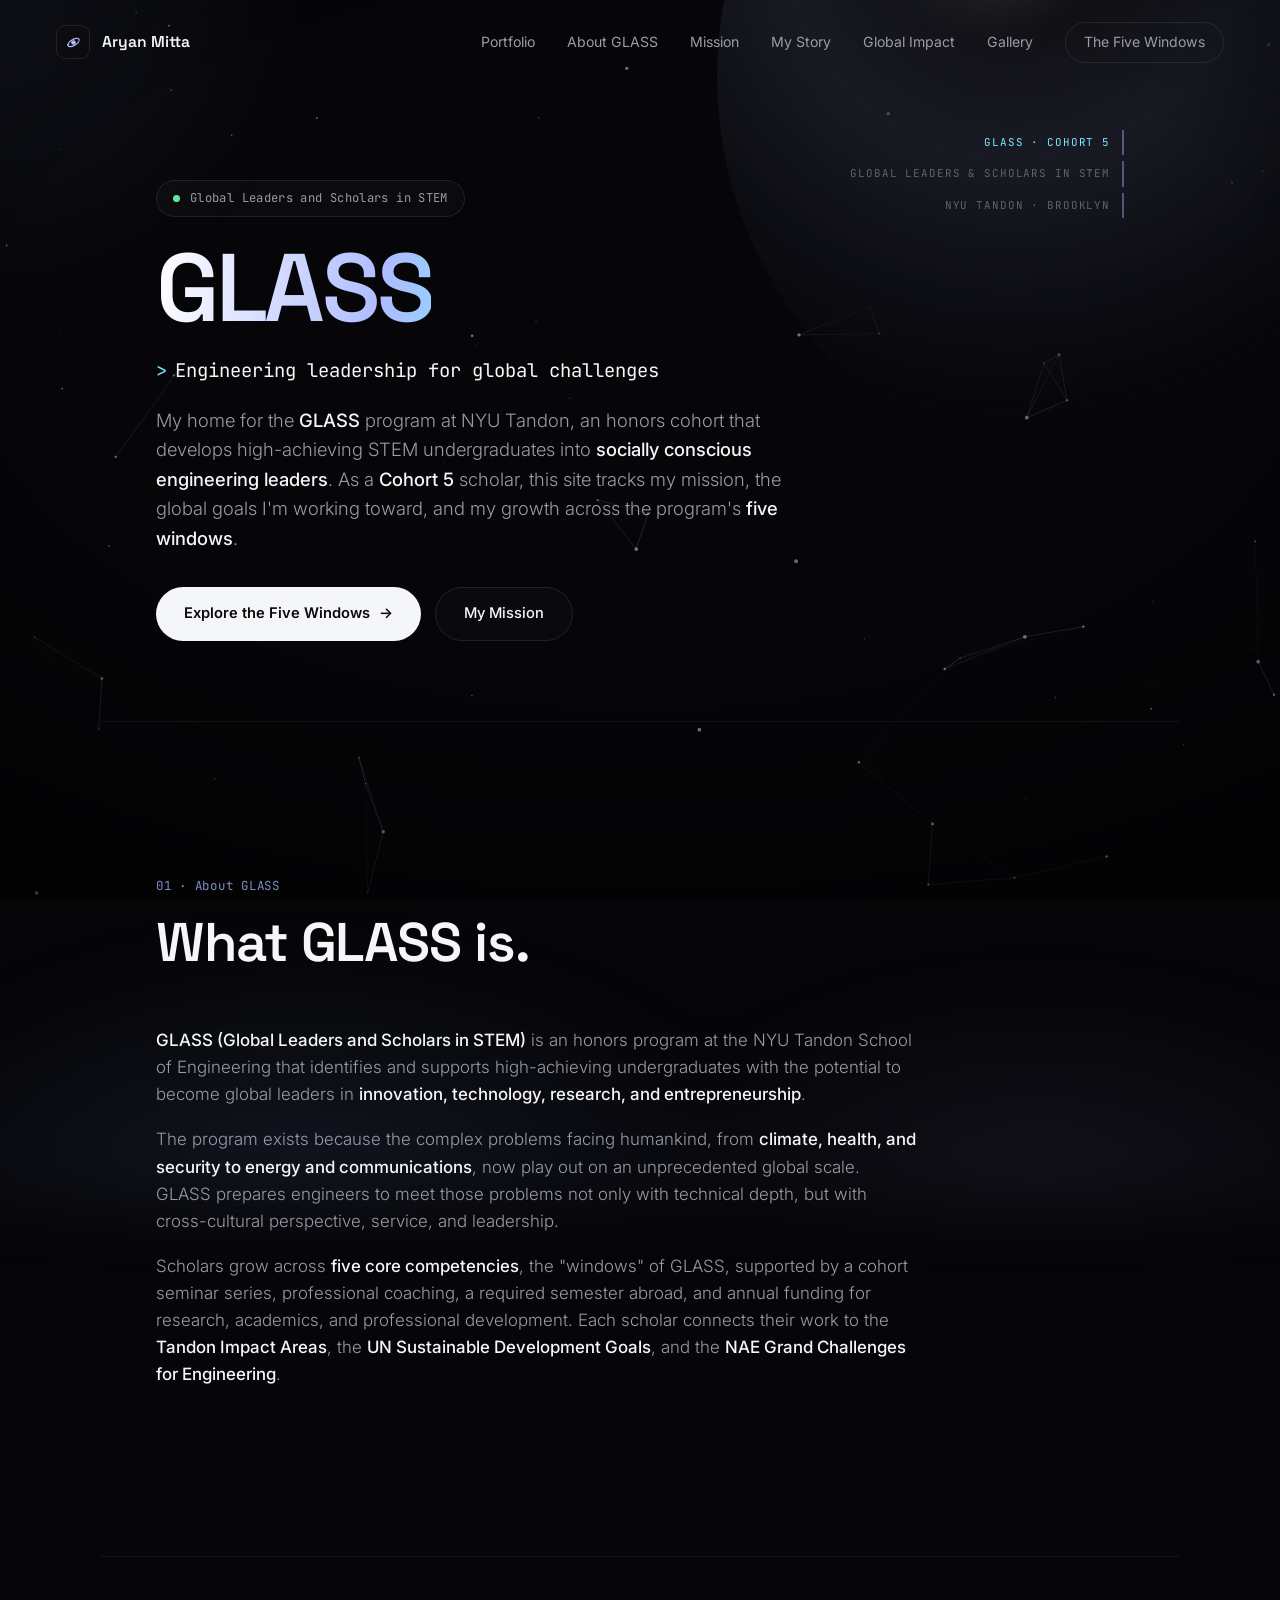
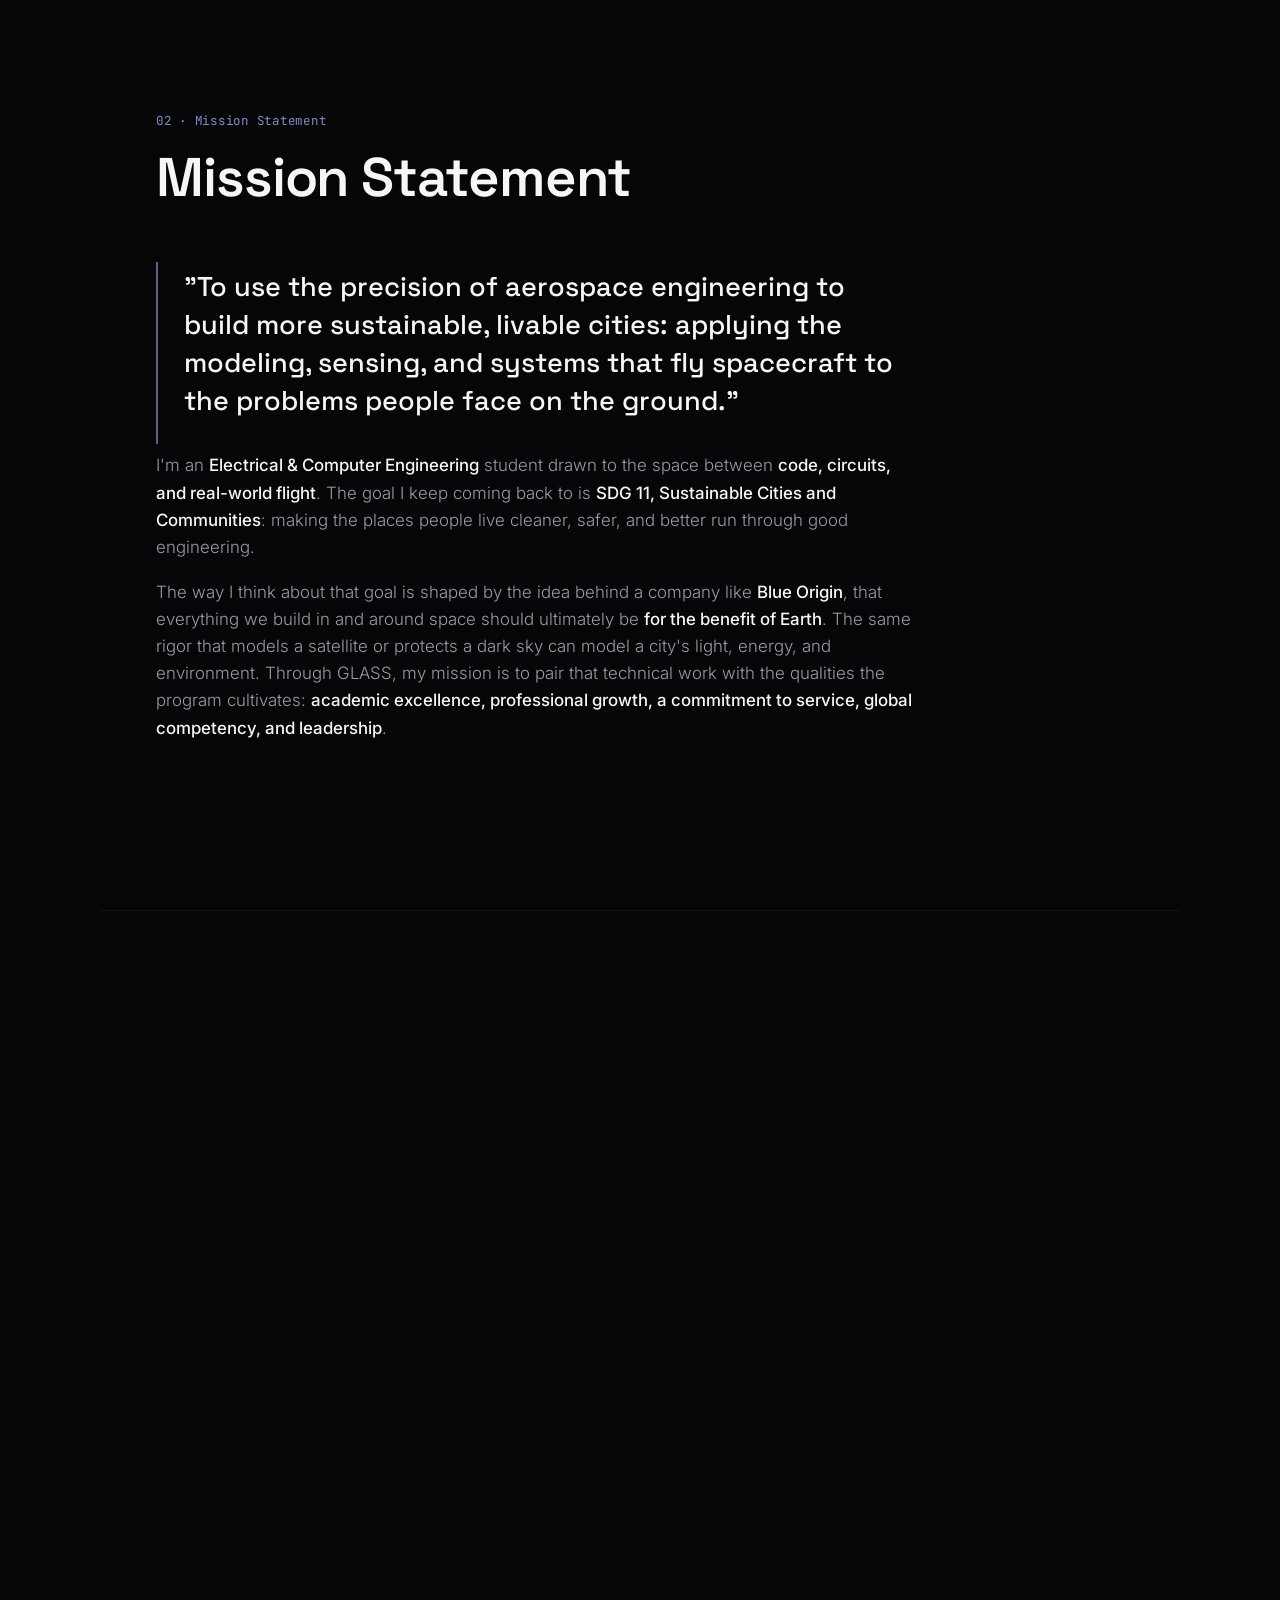
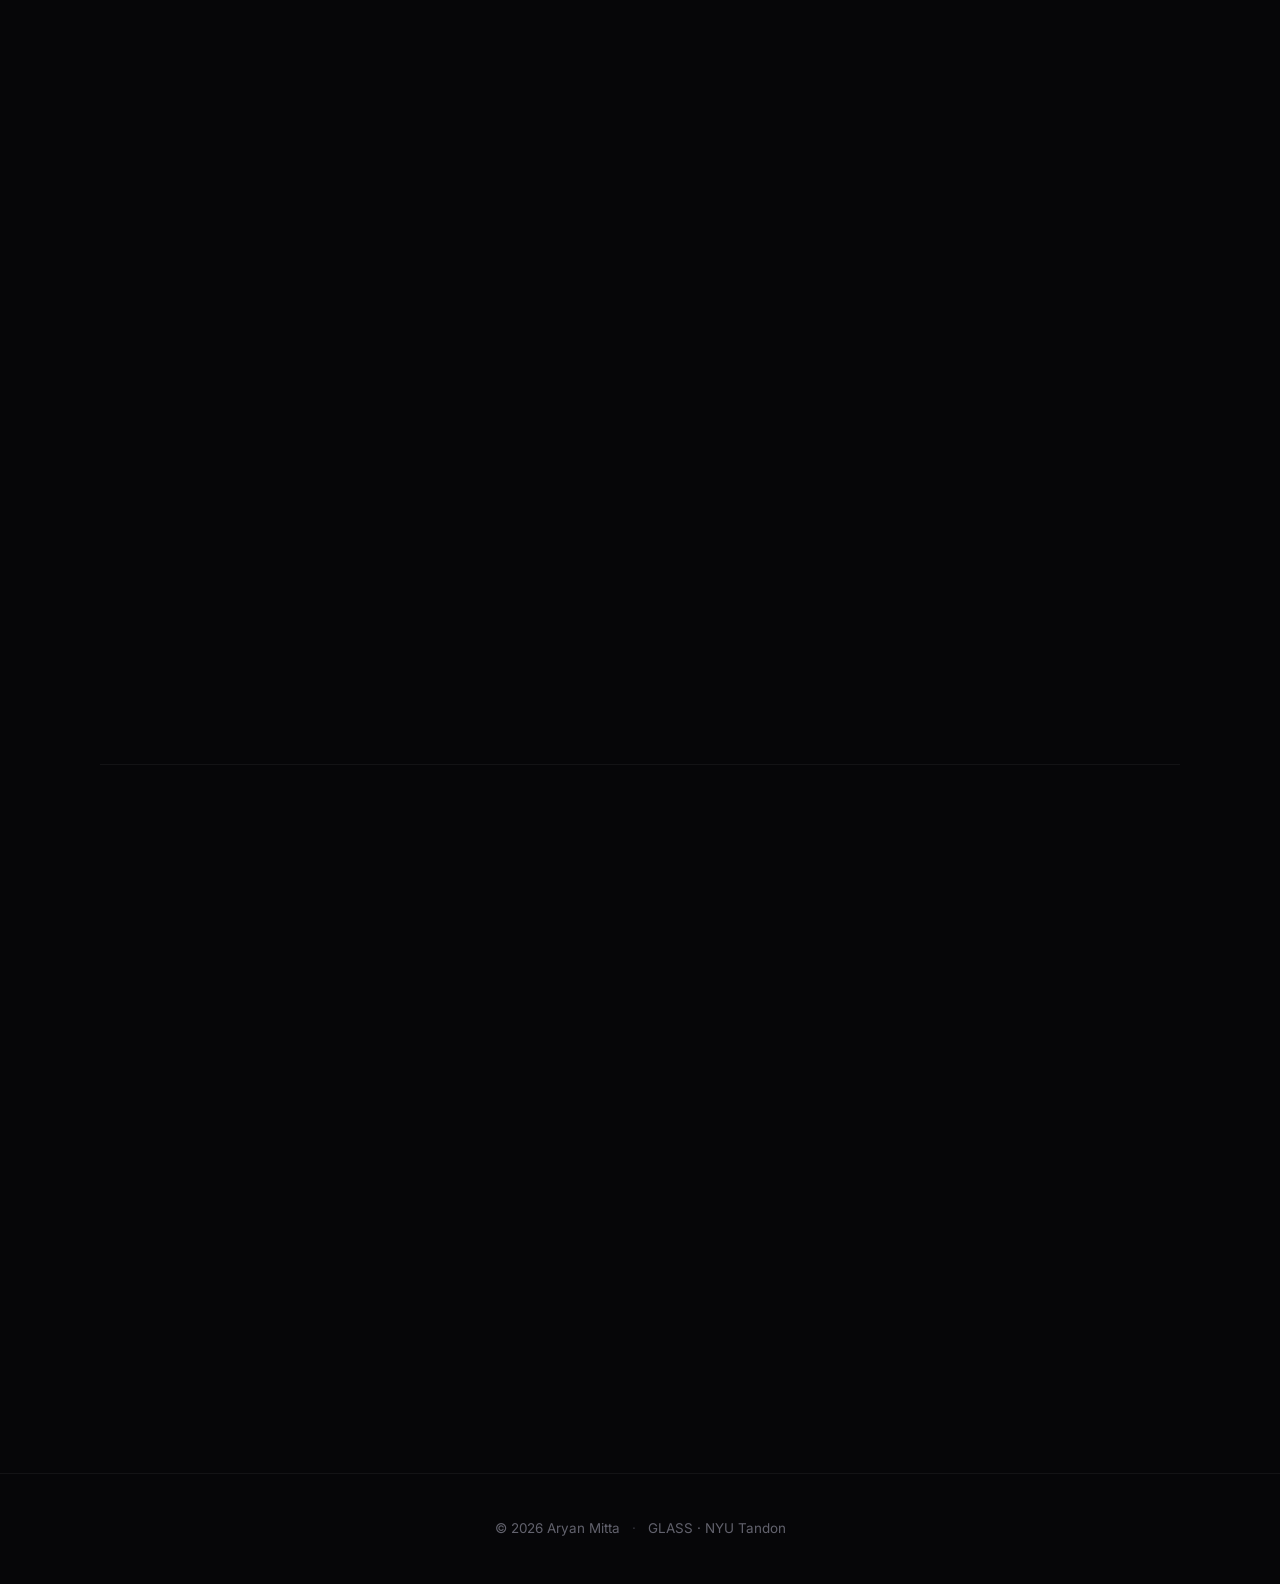
==== commit 53445b91: "gallery" ====
--- a/glass/index.html
+++ b/glass/index.html
@@ -1,407 +1,435 @@
-<!DOCTYPE html>
-<html lang="en">
-<head>
-  <meta charset="UTF-8" />
-  <meta name="viewport" content="width=device-width, initial-scale=1.0" />
-  <meta name="description" content="Aryan Mitta · GLASS (Global Leaders and Scholars in STEM) at NYU Tandon. Mission, UN goal, NAE Grand Challenges, and the five GLASS windows." />
-  <meta name="theme-color" content="#050505" />
-  <title>Aryan Mitta · GLASS</title>
-
-  <link rel="preconnect" href="https://fonts.googleapis.com" />
-  <link rel="preconnect" href="https://fonts.gstatic.com" crossorigin />
-  <link href="https://fonts.googleapis.com/css2?family=Space+Grotesk:wght@400;500;600;700&family=Inter:wght@300;400;500;600&family=JetBrains+Mono:wght@400;500&display=swap" rel="stylesheet" />
-
-  <link rel="stylesheet" href="../styles.css" />
-  <link rel="stylesheet" href="glass.css" />
-  <link rel="icon" href="data:image/svg+xml,<svg xmlns='http://www.w3.org/2000/svg' viewBox='0 0 100 100'><text y='.9em' font-size='90'>🛰️</text></svg>" />
-</head>
-<body>
-  <!-- Backdrop layers -->
-  <canvas id="starfield"></canvas>
-  <div class="planet" aria-hidden="true"></div>
-  <div class="aurora" aria-hidden="true"></div>
-
-  <div class="spotlight" id="spotlight" aria-hidden="true"></div>
-  <div class="vignette" aria-hidden="true"></div>
-  <div class="cursor" id="cursor" aria-hidden="true"></div>
-
-  <div class="scroll-progress" id="scrollProgress"></div>
-
-  <!-- Navigation -->
-  <header class="nav" id="nav">
-    <a href="../index.html" class="nav__brand">
-      <span class="nav__brand-mark" aria-hidden="true">
-        <svg viewBox="0 0 24 24" width="17" height="17" fill="none" stroke="currentColor" stroke-width="1.7" stroke-linecap="round"><circle cx="12" cy="12" r="3.2" fill="currentColor" stroke="none"/><ellipse cx="12" cy="12" rx="9" ry="4.2" transform="rotate(-32 12 12)"/><circle cx="4.7" cy="15.2" r="1.3" fill="currentColor" stroke="none"/></svg>
-      </span>
-      <span class="nav__brand-text">Aryan&nbsp;Mitta</span>
-    </a>
-    <nav class="nav__links" id="navLinks">
-      <a href="../index.html">Portfolio</a>
-      <a href="#about">About GLASS</a>
-      <a href="#mission">Mission</a>
-      <a href="#story">My Story</a>
-      <a href="#impact">Global Impact</a>
-      <a href="#gallery">Gallery</a>
-      <a href="#windows" class="nav__cta">The Five Windows</a>
-    </nav>
-    <button class="nav__toggle" id="navToggle" aria-label="Toggle menu">
-      <span></span><span></span><span></span>
-    </button>
-  </header>
-
-  <main id="top">
-    <!-- HERO -->
-    <section class="g-hero">
-      <div class="hero__hud" aria-hidden="true" style="position:absolute; top:130px; right:clamp(20px,5vw,56px); display:flex; flex-direction:column; align-items:flex-end; gap:6px;">
-        <span class="hero__hud-line">GLASS · COHORT 5</span>
-        <span class="hero__hud-line">GLOBAL LEADERS &amp; SCHOLARS IN STEM</span>
-        <span class="hero__hud-line">NYU TANDON · BROOKLYN</span>
-      </div>
-      <p class="g-hero__eyebrow">
-        <span class="status-dot"></span>
-        Global Leaders and Scholars in STEM
-      </p>
-      <h1 class="g-hero__title">
-        <span class="grad">GLASS</span>
-      </h1>
-      <p class="g-hero__sub">
-        <span class="prompt">&gt;</span> Engineering leadership for global challenges
-      </p>
-      <p class="g-hero__lead">
-        My home for the <span class="hl">GLASS</span> program at NYU Tandon, an honors
-        cohort that develops high-achieving STEM undergraduates into
-        <span class="hl">socially conscious engineering leaders</span>. As a
-        <span class="hl">Cohort 5</span> scholar, this site tracks my mission, the
-        global goals I'm working toward, and my growth across the program's
-        <span class="hl">five windows</span>.
-      </p>
-      <div class="g-hero__actions">
-        <a href="#windows" class="btn btn--primary">Explore the Five Windows<span class="btn__arrow">→</span></a>
-        <a href="#mission" class="btn btn--ghost">My Mission</a>
-      </div>
-    </section>
-
-    <div class="divider" aria-hidden="true"><span class="divider__beam"></span></div>
-
-    <!-- ABOUT GLASS -->
-    <section class="section" id="about">
-      <div class="section__head reveal">
-        <span class="section__index">01 · About GLASS</span>
-        <h2 class="section__title">What GLASS is.</h2>
-      </div>
-      <div class="prose reveal">
-        <p>
-          <strong>GLASS (Global Leaders and Scholars in STEM)</strong> is an honors
-          program at the NYU Tandon School of Engineering that identifies and supports
-          high-achieving undergraduates with the potential to become global leaders in
-          <strong>innovation, technology, research, and entrepreneurship</strong>.
-        </p>
-        <p>
-          The program exists because the complex problems facing humankind, from
-          <strong>climate, health, and security to energy and communications</strong>,
-          now play out on an unprecedented global scale. GLASS prepares engineers to meet
-          those problems not only with technical depth, but with cross-cultural
-          perspective, service, and leadership.
-        </p>
-        <p>
-          Scholars grow across <strong>five core competencies</strong>, the
-          "windows" of GLASS, supported by a cohort seminar series, professional
-          coaching, a required semester abroad, and annual funding for research,
-          academics, and professional development. Each scholar connects their work to
-          the <strong>Tandon Impact Areas</strong>, the <strong>UN Sustainable
-          Development Goals</strong>, and the <strong>NAE Grand Challenges for
-          Engineering</strong>.
-        </p>
-      </div>
-    </section>
-
-    <div class="divider" aria-hidden="true"><span class="divider__beam"></span></div>
-
-    <!-- MISSION STATEMENT -->
-    <section class="section" id="mission">
-      <div class="section__head reveal">
-        <span class="section__index">02 · Mission Statement</span>
-        <h2 class="section__title">Mission Statement</h2>
-      </div>
-      <div class="prose reveal">
-        <div class="statement">
-          <p>
-            "To use the precision of aerospace engineering to build more sustainable,
-            livable cities: applying the modeling, sensing, and systems that fly
-            spacecraft to the problems people face on the ground."
-          </p>
-        </div>
-        <p>
-          I'm an <strong>Electrical &amp; Computer Engineering</strong> student drawn to
-          the space between <strong>code, circuits, and real-world flight</strong>. The
-          goal I keep coming back to is <strong>SDG 11, Sustainable Cities and
-          Communities</strong>: making the places people live cleaner, safer, and better
-          run through good engineering.
-        </p>
-        <p>
-          The way I think about that goal is shaped by the idea behind a company like
-          <strong>Blue Origin</strong>, that everything we build in and around space
-          should ultimately be <strong>for the benefit of Earth</strong>. The same rigor
-          that models a satellite or protects a dark sky can model a city's light,
-          energy, and environment. Through GLASS, my mission is to pair that technical
-          work with the qualities the program cultivates: <strong>academic excellence,
-          professional growth, a commitment to service, global competency, and
-          leadership</strong>.
-        </p>
-      </div>
-    </section>
-
-    <div class="divider" aria-hidden="true"><span class="divider__beam"></span></div>
-
-    <!-- MY STORY -->
-    <section class="section" id="story">
-      <div class="section__head reveal">
-        <span class="section__index">03 · My Story</span>
-        <h2 class="section__title">The path here.</h2>
-      </div>
-      <div class="story reveal">
-        <div class="story__rail" aria-hidden="true"></div>
-        <div class="story__body">
-          <p class="story__lead">
-            I came to engineering through the specific problems, not a grand plan.
-            I liked that a circuit either works or it doesn't, that code forces you
-            to be precise, and that aerospace sits right where the two meet.
-          </p>
-          <p>
-            What keeps me in it is the stakes. The systems I want to work on,
-            spacecraft, avionics, and autonomous platforms, have to work far from
-            anyone who can fix them, and getting that right means genuinely
-            understanding what you've built instead of just getting it to run once.
-            <em>[Add a line or two in your own voice here: what you do outside of
-            engineering, and the reason you keep at it.]</em>
-          </p>
-        </div>
-      </div>
-    </section>
-
-    <div class="divider" aria-hidden="true"><span class="divider__beam"></span></div>
-
-    <!-- GLOBAL IMPACT: UN GOAL + NAE GRAND CHALLENGES -->
-    <section class="section" id="impact">
-      <div class="section__head reveal">
-        <span class="section__index">04 · Global Impact</span>
-        <h2 class="section__title">The goals I'm building toward.</h2>
-        <p class="section__lead reveal">GLASS asks every scholar to anchor their work to global priorities. Here are the ones that map to mine.</p>
-      </div>
-
-      <div class="duo">
-        <article class="g-card pillblock reveal reveal--left">
-          <span class="pillblock__tag">UN Sustainable Development Goal</span>
-          <h3>SDG 11 · Sustainable Cities &amp; Communities</h3>
-          <p>
-            This is my primary goal: making the places people live cleaner, safer, and
-            better run. SDG 11 also asks us to protect our shared natural and cultural
-            heritage, and a <strong>dark night sky</strong> is part of that heritage for
-            communities everywhere. I approach it with a Blue Origin idea in mind, that
-            what we build in space should be <strong>for the benefit of Earth</strong>,
-            so the precision methods used to model a satellite can just as easily model a
-            city's light, energy, and environment on the ground.
-          </p>
-          <ul class="taglist">
-            <li>Cleaner, better-run cities</li>
-            <li>Light-pollution &amp; dark-sky protection</li>
-            <li>SDG 13 · Climate Action (supporting)</li>
-            <li>SDG 9 · Industry &amp; Innovation (supporting)</li>
-          </ul>
-        </article>
-
-        <article class="g-card pillblock reveal reveal--right">
-          <span class="pillblock__tag">NAE Grand Challenge for Engineering</span>
-          <h3>Engineer the Tools of Scientific Discovery</h3>
-          <p>
-            Reaching goals like SDG 11 depends on better instruments: the sensors and
-            models that let us actually measure a city's environment or an orbit's
-            impact. My work on the <strong>Terawave constellation</strong>, modeling how
-            bright each spacecraft appears from the ground, is that kind of tool. Framed
-            through Blue Origin's "benefit of Earth" lens, it lets us grow our presence
-            in space while keeping the sky clear for the science, and the communities,
-            that rely on it.
-          </p>
-          <ul class="taglist">
-            <li>Sensing &amp; instrumentation for Earth</li>
-            <li>Satellite brightness modeling (BRDF)</li>
-            <li>Tools of scientific discovery</li>
-          </ul>
-        </article>
-      </div>
-
-      <!-- Smart-cities work in practice: hackathon + conference -->
-      <div class="edu-sub reveal">
-        <h3 class="edu-sub__title">Putting the goal into practice.</h3>
-        <p class="edu-sub__lead">Where I've taken the smart-cities focus beyond the page.</p>
-        <div class="duo">
-          <article class="g-card pillblock reveal reveal--left">
-            <span class="pillblock__tag">Hackathon</span>
-            <h3>CUSP Smart Cities Hackathon</h3>
-            <p>
-              Competed in the NYU CUSP Smart Cities Hackathon, building an urban-data
-              project against real city challenges. It's one of a few hackathons I've
-              taken part in, and the one that lines up most directly with my SDG 11 focus
-              on cleaner, better-run cities.
-            </p>
-            <ul class="taglist">
-              <li>Urban data</li>
-              <li>SDG 11 · Sustainable Cities</li>
-              <li>Rapid prototyping</li>
-            </ul>
-          </article>
-
-          <article class="g-card pillblock reveal reveal--right">
-            <span class="pillblock__tag">Conference · Upcoming</span>
-            <h3>IEEE Smart Cities Conference</h3>
-            <p>
-              This fall I'll attend the IEEE International Smart Cities Conference in
-              Portugal, connecting with researchers and engineers working on the same
-              set of problems. It doubles as part of my GLASS global competency, pairing
-              the smart-cities focus with international perspective.
-            </p>
-            <ul class="taglist">
-              <li>Portugal · Fall 2026</li>
-              <li>Global competency</li>
-              <li>SDG 11 · Sustainable Cities</li>
-            </ul>
-          </article>
-        </div>
-      </div>
-    </section>
-
-    <div class="divider" aria-hidden="true"><span class="divider__beam"></span></div>
-
-    <!-- THE FIVE WINDOWS -->
-    <section class="section" id="windows">
-      <div class="section__head reveal">
-        <span class="section__index">05 · The Five Windows</span>
-        <h2 class="section__title">The five GLASS competencies.</h2>
-        <p class="section__lead reveal">GLASS develops mastery across five areas. Each window has its own page tracking my goals, plans, and progress.</p>
-      </div>
-
-      <div class="windows">
-        <a class="window reveal" href="professional-development.html">
-          <span class="window__num">01</span>
-          <span class="window__title">Professional Development</span>
-          <span class="window__desc">Internships, research, certifications, and conference participation that build my career as an engineer.</span>
-          <span class="window__go">Open window <span class="arrow">→</span></span>
-        </a>
-
-        <a class="window reveal" href="academic-excellence.html">
-          <span class="window__num">02</span>
-          <span class="window__title">Academic Excellence</span>
-          <span class="window__desc">Rigorous coursework, research, design, and the honors curriculum at the core of GLASS.</span>
-          <span class="window__go">Open window <span class="arrow">→</span></span>
-        </a>
-
-        <a class="window reveal" href="commitment-to-service.html">
-          <span class="window__num">03</span>
-          <span class="window__title">Commitment to Service</span>
-          <span class="window__desc">Service learning, mentoring, and community engagement tied to the UN SDGs and Tandon Impact Areas.</span>
-          <span class="window__go">Open window <span class="arrow">→</span></span>
-        </a>
-
-        <a class="window reveal" href="global-competency.html">
-          <span class="window__num">04</span>
-          <span class="window__title">Global Competency</span>
-          <span class="window__desc">The required semester abroad and cross-cultural experiences that broaden my engineering perspective.</span>
-          <span class="window__go">Open window <span class="arrow">→</span></span>
-        </a>
-
-        <a class="window reveal" href="leadership-development.html">
-          <span class="window__num">05</span>
-          <span class="window__title">Leadership Development</span>
-          <span class="window__desc">Team leadership, mentoring, and the cohort seminar series that shape me into an engineering leader.</span>
-          <span class="window__go">Open window <span class="arrow">→</span></span>
-        </a>
-
-        <a class="window reveal" href="../index.html">
-          <span class="window__num">↩</span>
-          <span class="window__title">Back to Portfolio</span>
-          <span class="window__desc">Return to my main engineering portfolio: experience, projects, and technical work.</span>
-          <span class="window__go">Go to portfolio <span class="arrow">→</span></span>
-        </a>
-      </div>
-    </section>
-
-    <div class="divider" aria-hidden="true"><span class="divider__beam"></span></div>
-
-    <!-- GALLERY -->
-    <section class="section" id="gallery">
-      <div class="section__head reveal">
-        <span class="section__index">06 · Gallery</span>
-        <h2 class="section__title">Gallery</h2>
-        <p class="section__lead reveal">Moments from the five windows: service and travel abroad, professional events, the lab bench, and the people I do it all with. Tap any frame to open it.</p>
-      </div>
-
-      <div class="gallery" id="gallery-grid">
-        <figure class="frame reveal">
-          <img src="../images/glass-gallery/cohort-selfie.jpg" alt="GLASS Cohort 5 moment" loading="lazy" decoding="async" width="1280" height="960" />
-        </figure>
-
-        <figure class="frame reveal">
-          <img src="../images/glass-gallery/indonesia-classroom.jpg" alt="GLASS Cohort 5 moment" loading="lazy" decoding="async" width="1280" height="960" />
-        </figure>
-
-        <figure class="frame reveal">
-          <img src="../images/glass-gallery/portrait-formal.jpg" alt="GLASS Cohort 5 moment" loading="lazy" decoding="async" width="1600" height="1067" />
-        </figure>
-
-        <figure class="frame reveal">
-          <img src="../images/glass-gallery/sase-convention.jpg" alt="GLASS Cohort 5 moment" loading="lazy" decoding="async" width="900" height="1600" />
-        </figure>
-
-        <figure class="frame reveal">
-          <img src="../images/glass-gallery/abroad-scene.jpg" alt="GLASS Cohort 5 moment" loading="lazy" decoding="async" width="1600" height="1200" />
-        </figure>
-
-        <figure class="frame reveal">
-          <img src="../images/glass-gallery/professional-trio.jpg" alt="GLASS Cohort 5 moment" loading="lazy" decoding="async" width="600" height="903" />
-        </figure>
-
-        <figure class="frame reveal">
-          <img src="../images/glass-gallery/lab-electronics.jpg" alt="GLASS Cohort 5 moment" loading="lazy" decoding="async" width="596" height="914" />
-        </figure>
-      </div>
-    </section>
-
-    <div class="divider" aria-hidden="true"><span class="divider__beam"></span></div>
-
-    <!-- CONTACT -->
-    <section class="section section--contact" id="contact">
-      <div class="contact reveal">
-        <p class="contact__eyebrow">Global Leaders and Scholars in STEM</p>
-        <h2 class="contact__title">Let's connect</h2>
-        <p class="contact__text">
-          Questions about my GLASS journey, research, or aerospace work? I'm always
-          happy to talk about engineering, leadership, and building things that matter.
-        </p>
-        <div class="contact__actions">
-          <a href="mailto:aryanmitta@gmail.com" class="btn btn--primary">aryanmitta@gmail.com<span class="btn__arrow">→</span></a>
-          <a href="https://www.linkedin.com/in/aryan-mitta" target="_blank" rel="noopener" class="btn btn--ghost">LinkedIn</a>
-        </div>
-      </div>
-    </section>
-  </main>
-
-  <footer class="footer">
-    <span>© <span id="year"></span> Aryan Mitta</span>
-    <span class="footer__sep">·</span>
-    <span>GLASS · NYU Tandon</span>
-  </footer>
-
-  <!-- Lightbox -->
-  <div class="lightbox" id="lightbox" aria-hidden="true" role="dialog" aria-modal="true" aria-label="Photo viewer">
-    <button class="lightbox__close" id="lbClose" aria-label="Close">&times;</button>
-    <button class="lightbox__nav lightbox__nav--prev" id="lbPrev" aria-label="Previous">&#8249;</button>
-    <button class="lightbox__nav lightbox__nav--next" id="lbNext" aria-label="Next">&#8250;</button>
-    <figure class="lightbox__stage">
-      <img class="lightbox__img" id="lbImg" src="" alt="" />
-      <figcaption class="lightbox__cap"><span id="lbCap"></span><span class="lightbox__count" id="lbCount"></span></figcaption>
-    </figure>
-  </div>
-
-  <script src="glass.js"></script>
-</body>
-</html>
+<!DOCTYPE html>
+<html lang="en">
+<head>
+  <meta charset="UTF-8" />
+  <meta name="viewport" content="width=device-width, initial-scale=1.0" />
+  <meta name="description" content="Aryan Mitta · GLASS (Global Leaders and Scholars in STEM) at NYU Tandon. Mission, UN goal, NAE Grand Challenges, and the five GLASS windows." />
+  <meta name="theme-color" content="#050505" />
+  <title>Aryan Mitta · GLASS</title>
+
+  <link rel="preconnect" href="https://fonts.googleapis.com" />
+  <link rel="preconnect" href="https://fonts.gstatic.com" crossorigin />
+  <link href="https://fonts.googleapis.com/css2?family=Space+Grotesk:wght@400;500;600;700&family=Inter:wght@300;400;500;600&family=JetBrains+Mono:wght@400;500&display=swap" rel="stylesheet" />
+
+  <link rel="stylesheet" href="../styles.css" />
+  <link rel="stylesheet" href="glass.css" />
+  <link rel="icon" href="data:image/svg+xml,<svg xmlns='http://www.w3.org/2000/svg' viewBox='0 0 100 100'><text y='.9em' font-size='90'>🛰️</text></svg>" />
+</head>
+<body>
+  <!-- Backdrop layers -->
+  <canvas id="starfield"></canvas>
+  <div class="planet" aria-hidden="true"></div>
+  <div class="aurora" aria-hidden="true"></div>
+
+  <div class="spotlight" id="spotlight" aria-hidden="true"></div>
+  <div class="vignette" aria-hidden="true"></div>
+  <div class="cursor" id="cursor" aria-hidden="true"></div>
+
+  <div class="scroll-progress" id="scrollProgress"></div>
+
+  <!-- Navigation -->
+  <header class="nav" id="nav">
+    <a href="../index.html" class="nav__brand">
+      <span class="nav__brand-mark" aria-hidden="true">
+        <svg viewBox="0 0 24 24" width="17" height="17" fill="none" stroke="currentColor" stroke-width="1.7" stroke-linecap="round"><circle cx="12" cy="12" r="3.2" fill="currentColor" stroke="none"/><ellipse cx="12" cy="12" rx="9" ry="4.2" transform="rotate(-32 12 12)"/><circle cx="4.7" cy="15.2" r="1.3" fill="currentColor" stroke="none"/></svg>
+      </span>
+      <span class="nav__brand-text">Aryan&nbsp;Mitta</span>
+    </a>
+    <nav class="nav__links" id="navLinks">
+      <a href="../index.html">Portfolio</a>
+      <a href="#about">About GLASS</a>
+      <a href="#mission">Mission</a>
+      <a href="#story">My Story</a>
+      <a href="#impact">Global Impact</a>
+      <a href="#gallery">Gallery</a>
+      <a href="#windows" class="nav__cta">The Five Windows</a>
+    </nav>
+    <button class="nav__toggle" id="navToggle" aria-label="Toggle menu">
+      <span></span><span></span><span></span>
+    </button>
+  </header>
+
+  <main id="top">
+    <!-- HERO -->
+    <section class="g-hero">
+      <div class="hero__hud" aria-hidden="true" style="position:absolute; top:130px; right:clamp(20px,5vw,56px); display:flex; flex-direction:column; align-items:flex-end; gap:6px;">
+        <span class="hero__hud-line">GLASS · COHORT 5</span>
+        <span class="hero__hud-line">GLOBAL LEADERS &amp; SCHOLARS IN STEM</span>
+        <span class="hero__hud-line">NYU TANDON · BROOKLYN</span>
+      </div>
+      <p class="g-hero__eyebrow">
+        <span class="status-dot"></span>
+        Global Leaders and Scholars in STEM
+      </p>
+      <h1 class="g-hero__title">
+        <span class="grad">GLASS</span>
+      </h1>
+      <p class="g-hero__sub">
+        <span class="prompt">&gt;</span> Engineering leadership for global challenges
+      </p>
+      <p class="g-hero__lead">
+        My home for the <span class="hl">GLASS</span> program at NYU Tandon, an honors
+        cohort that develops high-achieving STEM undergraduates into
+        <span class="hl">socially conscious engineering leaders</span>. As a
+        <span class="hl">Cohort 5</span> scholar, this site tracks my mission, the
+        global goals I'm working toward, and my growth across the program's
+        <span class="hl">five windows</span>.
+      </p>
+      <div class="g-hero__actions">
+        <a href="#windows" class="btn btn--primary">Explore the Five Windows<span class="btn__arrow">→</span></a>
+        <a href="#mission" class="btn btn--ghost">My Mission</a>
+      </div>
+    </section>
+
+    <div class="divider" aria-hidden="true"><span class="divider__beam"></span></div>
+
+    <!-- ABOUT GLASS -->
+    <section class="section" id="about">
+      <div class="section__head reveal">
+        <span class="section__index">01 · About GLASS</span>
+        <h2 class="section__title">What GLASS is.</h2>
+      </div>
+      <div class="prose reveal">
+        <p>
+          <strong>GLASS (Global Leaders and Scholars in STEM)</strong> is an honors
+          program at the NYU Tandon School of Engineering that identifies and supports
+          high-achieving undergraduates with the potential to become global leaders in
+          <strong>innovation, technology, research, and entrepreneurship</strong>.
+        </p>
+        <p>
+          The program exists because the complex problems facing humankind, from
+          <strong>climate, health, and security to energy and communications</strong>,
+          now play out on an unprecedented global scale. GLASS prepares engineers to meet
+          those problems not only with technical depth, but with cross-cultural
+          perspective, service, and leadership.
+        </p>
+        <p>
+          Scholars grow across <strong>five core competencies</strong>, the
+          "windows" of GLASS, supported by a cohort seminar series, professional
+          coaching, a required semester abroad, and annual funding for research,
+          academics, and professional development. Each scholar connects their work to
+          the <strong>Tandon Impact Areas</strong>, the <strong>UN Sustainable
+          Development Goals</strong>, and the <strong>NAE Grand Challenges for
+          Engineering</strong>.
+        </p>
+      </div>
+    </section>
+
+    <div class="divider" aria-hidden="true"><span class="divider__beam"></span></div>
+
+    <!-- MISSION STATEMENT -->
+    <section class="section" id="mission">
+      <div class="section__head reveal">
+        <span class="section__index">02 · Mission Statement</span>
+        <h2 class="section__title">Mission Statement</h2>
+      </div>
+      <div class="prose reveal">
+        <div class="statement">
+          <p>
+            "To use the precision of aerospace engineering to build more sustainable,
+            livable cities: applying the modeling, sensing, and systems that fly
+            spacecraft to the problems people face on the ground."
+          </p>
+        </div>
+        <p>
+          I'm an <strong>Electrical &amp; Computer Engineering</strong> student drawn to
+          the space between <strong>code, circuits, and real-world flight</strong>. The
+          goal I keep coming back to is <strong>SDG 11, Sustainable Cities and
+          Communities</strong>: making the places people live cleaner, safer, and better
+          run through good engineering.
+        </p>
+        <p>
+          The way I think about that goal is shaped by the idea behind a company like
+          <strong>Blue Origin</strong>, that everything we build in and around space
+          should ultimately be <strong>for the benefit of Earth</strong>. The same rigor
+          that models a satellite or protects a dark sky can model a city's light,
+          energy, and environment. Through GLASS, my mission is to pair that technical
+          work with the qualities the program cultivates: <strong>academic excellence,
+          professional growth, a commitment to service, global competency, and
+          leadership</strong>.
+        </p>
+      </div>
+    </section>
+
+    <div class="divider" aria-hidden="true"><span class="divider__beam"></span></div>
+
+    <!-- MY STORY -->
+    <section class="section" id="story">
+      <div class="section__head reveal">
+        <span class="section__index">03 · My Story</span>
+        <h2 class="section__title">The path here.</h2>
+      </div>
+      <div class="story reveal">
+        <div class="story__rail" aria-hidden="true"></div>
+        <div class="story__body">
+          <p class="story__lead">
+            I came to engineering through the specific problems, not a grand plan.
+            I liked that a circuit either works or it doesn't, that code forces you
+            to be precise, and that aerospace sits right where the two meet.
+          </p>
+          <p>
+            What keeps me in it is the stakes. The systems I want to work on,
+            spacecraft, avionics, and autonomous platforms, have to work far from
+            anyone who can fix them, and getting that right means genuinely
+            understanding what you've built instead of just getting it to run once.
+            <em>[Add a line or two in your own voice here: what you do outside of
+            engineering, and the reason you keep at it.]</em>
+          </p>
+        </div>
+      </div>
+    </section>
+
+    <div class="divider" aria-hidden="true"><span class="divider__beam"></span></div>
+
+    <!-- GLOBAL IMPACT: UN GOAL + NAE GRAND CHALLENGES -->
+    <section class="section" id="impact">
+      <div class="section__head reveal">
+        <span class="section__index">04 · Global Impact</span>
+        <h2 class="section__title">The goals I'm building toward.</h2>
+        <p class="section__lead reveal">GLASS asks every scholar to anchor their work to global priorities. Here are the ones that map to mine.</p>
+      </div>
+
+      <div class="duo">
+        <article class="g-card pillblock reveal reveal--left">
+          <span class="pillblock__tag">UN Sustainable Development Goal</span>
+          <h3>SDG 11 · Sustainable Cities &amp; Communities</h3>
+          <p>
+            This is my primary goal: making the places people live cleaner, safer, and
+            better run. SDG 11 also asks us to protect our shared natural and cultural
+            heritage, and a <strong>dark night sky</strong> is part of that heritage for
+            communities everywhere. I approach it with a Blue Origin idea in mind, that
+            what we build in space should be <strong>for the benefit of Earth</strong>,
+            so the precision methods used to model a satellite can just as easily model a
+            city's light, energy, and environment on the ground.
+          </p>
+          <ul class="taglist">
+            <li>Cleaner, better-run cities</li>
+            <li>Light-pollution &amp; dark-sky protection</li>
+            <li>SDG 13 · Climate Action (supporting)</li>
+            <li>SDG 9 · Industry &amp; Innovation (supporting)</li>
+          </ul>
+        </article>
+
+        <article class="g-card pillblock reveal reveal--right">
+          <span class="pillblock__tag">NAE Grand Challenge for Engineering</span>
+          <h3>Engineer the Tools of Scientific Discovery</h3>
+          <p>
+            Reaching goals like SDG 11 depends on better instruments: the sensors and
+            models that let us actually measure a city's environment or an orbit's
+            impact. My work on the <strong>Terawave constellation</strong>, modeling how
+            bright each spacecraft appears from the ground, is that kind of tool. Framed
+            through Blue Origin's "benefit of Earth" lens, it lets us grow our presence
+            in space while keeping the sky clear for the science, and the communities,
+            that rely on it.
+          </p>
+          <ul class="taglist">
+            <li>Sensing &amp; instrumentation for Earth</li>
+            <li>Satellite brightness modeling (BRDF)</li>
+            <li>Tools of scientific discovery</li>
+          </ul>
+        </article>
+      </div>
+
+      <!-- Smart-cities work in practice: hackathon + conference -->
+      <div class="edu-sub reveal">
+        <h3 class="edu-sub__title">Putting the goal into practice.</h3>
+        <p class="edu-sub__lead">Where I've taken the smart-cities focus beyond the page.</p>
+        <div class="duo">
+          <article class="g-card pillblock reveal reveal--left">
+            <span class="pillblock__tag">Hackathon</span>
+            <h3>CUSP Smart Cities Hackathon</h3>
+            <p>
+              Competed in the NYU CUSP Smart Cities Hackathon, building an urban-data
+              project against real city challenges. It's one of a few hackathons I've
+              taken part in, and the one that lines up most directly with my SDG 11 focus
+              on cleaner, better-run cities.
+            </p>
+            <ul class="taglist">
+              <li>Urban data</li>
+              <li>SDG 11 · Sustainable Cities</li>
+              <li>Rapid prototyping</li>
+            </ul>
+          </article>
+
+          <article class="g-card pillblock reveal reveal--right">
+            <span class="pillblock__tag">Conference · Upcoming</span>
+            <h3>IEEE Smart Cities Conference</h3>
+            <p>
+              This fall I'll attend the IEEE International Smart Cities Conference in
+              Portugal, connecting with researchers and engineers working on the same
+              set of problems. It doubles as part of my GLASS global competency, pairing
+              the smart-cities focus with international perspective.
+            </p>
+            <ul class="taglist">
+              <li>Portugal · Fall 2026</li>
+              <li>Global competency</li>
+              <li>SDG 11 · Sustainable Cities</li>
+            </ul>
+          </article>
+        </div>
+      </div>
+    </section>
+
+    <div class="divider" aria-hidden="true"><span class="divider__beam"></span></div>
+
+    <!-- THE FIVE WINDOWS -->
+    <section class="section" id="windows">
+      <div class="section__head reveal">
+        <span class="section__index">05 · The Five Windows</span>
+        <h2 class="section__title">The five GLASS competencies.</h2>
+        <p class="section__lead reveal">GLASS develops mastery across five areas. Each window has its own page tracking my goals, plans, and progress.</p>
+      </div>
+
+      <div class="windows">
+        <a class="window reveal" href="professional-development.html">
+          <span class="window__num">01</span>
+          <span class="window__title">Professional Development</span>
+          <span class="window__desc">Internships, research, certifications, and conference participation that build my career as an engineer.</span>
+          <span class="window__go">Open window <span class="arrow">→</span></span>
+        </a>
+
+        <a class="window reveal" href="academic-excellence.html">
+          <span class="window__num">02</span>
+          <span class="window__title">Academic Excellence</span>
+          <span class="window__desc">Rigorous coursework, research, design, and the honors curriculum at the core of GLASS.</span>
+          <span class="window__go">Open window <span class="arrow">→</span></span>
+        </a>
+
+        <a class="window reveal" href="commitment-to-service.html">
+          <span class="window__num">03</span>
+          <span class="window__title">Commitment to Service</span>
+          <span class="window__desc">Service learning, mentoring, and community engagement tied to the UN SDGs and Tandon Impact Areas.</span>
+          <span class="window__go">Open window <span class="arrow">→</span></span>
+        </a>
+
+        <a class="window reveal" href="global-competency.html">
+          <span class="window__num">04</span>
+          <span class="window__title">Global Competency</span>
+          <span class="window__desc">The required semester abroad and cross-cultural experiences that broaden my engineering perspective.</span>
+          <span class="window__go">Open window <span class="arrow">→</span></span>
+        </a>
+
+        <a class="window reveal" href="leadership-development.html">
+          <span class="window__num">05</span>
+          <span class="window__title">Leadership Development</span>
+          <span class="window__desc">Team leadership, mentoring, and the cohort seminar series that shape me into an engineering leader.</span>
+          <span class="window__go">Open window <span class="arrow">→</span></span>
+        </a>
+
+        <a class="window reveal" href="../index.html">
+          <span class="window__num">↩</span>
+          <span class="window__title">Back to Portfolio</span>
+          <span class="window__desc">Return to my main engineering portfolio: experience, projects, and technical work.</span>
+          <span class="window__go">Go to portfolio <span class="arrow">→</span></span>
+        </a>
+      </div>
+    </section>
+
+    <div class="divider" aria-hidden="true"><span class="divider__beam"></span></div>
+
+    <!-- GALLERY -->
+    <section class="section" id="gallery">
+      <div class="section__head reveal">
+        <span class="section__index">06 · Gallery</span>
+        <h2 class="section__title">Gallery</h2>
+        <p class="section__lead reveal">Moments from the five windows: service and travel abroad, professional events, the lab bench, and the people I do it all with. Tap any frame to open it.</p>
+      </div>
+
+      <div class="gallery" id="gallery-grid">
+        <figure class="frame reveal">
+          <img src="../images/glass-gallery/blue-moon-lander.jpg" alt="Standing beside the Blue Origin Blue Moon lunar lander" loading="lazy" decoding="async" width="1200" height="1600" />
+        </figure>
+
+        <figure class="frame reveal">
+          <img src="../images/glass-gallery/cohort-selfie.jpg" alt="GLASS Cohort 5 group selfie" loading="lazy" decoding="async" width="1280" height="960" />
+        </figure>
+
+        <figure class="frame reveal">
+          <img src="../images/glass-gallery/indonesia-classroom.jpg" alt="In a classroom in Indonesia" loading="lazy" decoding="async" width="1280" height="960" />
+        </figure>
+
+        <figure class="frame reveal">
+          <img src="../images/glass-gallery/louvre-paris.jpg" alt="At the Louvre in Paris" loading="lazy" decoding="async" width="590" height="787" />
+        </figure>
+
+        <figure class="frame reveal">
+          <img src="../images/glass-gallery/blue-origin-engine.jpg" alt="Beside Blue Origin engine hardware and a New Glenn model" loading="lazy" decoding="async" width="1200" height="1600" />
+        </figure>
+
+        <figure class="frame reveal">
+          <img src="../images/glass-gallery/sase-convention.jpg" alt="At the SASE national convention" loading="lazy" decoding="async" width="900" height="1600" />
+        </figure>
+
+        <figure class="frame reveal">
+          <img src="../images/glass-gallery/indonesia-group.jpg" alt="Group photo with the cohort in Indonesia" loading="lazy" decoding="async" width="1600" height="1200" />
+        </figure>
+
+        <figure class="frame reveal">
+          <img src="../images/glass-gallery/portrait-formal.jpg" alt="Formal portrait" loading="lazy" decoding="async" width="1600" height="1067" />
+        </figure>
+
+        <figure class="frame reveal">
+          <img src="../images/glass-gallery/un-flag.jpg" alt="Holding the United Nations flag" loading="lazy" decoding="async" width="1200" height="1600" />
+        </figure>
+
+        <figure class="frame reveal">
+          <img src="../images/glass-gallery/korea-dinner.jpg" alt="Cohort dinner at a restaurant in South Korea" loading="lazy" decoding="async" width="1200" height="1600" />
+        </figure>
+
+        <figure class="frame reveal">
+          <img src="../images/glass-gallery/lab-electronics.jpg" alt="Working on electronics at the lab bench" loading="lazy" decoding="async" width="596" height="914" />
+        </figure>
+
+        <figure class="frame reveal">
+          <img src="../images/glass-gallery/abroad-scene.jpg" alt="Scene from traveling abroad" loading="lazy" decoding="async" width="1600" height="1200" />
+        </figure>
+
+        <figure class="frame reveal">
+          <img src="../images/glass-gallery/professional-trio.jpg" alt="With two others at a professional event" loading="lazy" decoding="async" width="600" height="903" />
+        </figure>
+
+        <figure class="frame reveal">
+          <img src="../images/glass-gallery/work-session.jpg" alt="Working session with the team in a conference room" loading="lazy" decoding="async" width="584" height="389" />
+        </figure>
+      </div>
+    </section>
+
+    <div class="divider" aria-hidden="true"><span class="divider__beam"></span></div>
+
+    <!-- CONTACT -->
+    <section class="section section--contact" id="contact">
+      <div class="contact reveal">
+        <p class="contact__eyebrow">Global Leaders and Scholars in STEM</p>
+        <h2 class="contact__title">Let's connect</h2>
+        <p class="contact__text">
+          Questions about my GLASS journey, research, or aerospace work? I'm always
+          happy to talk about engineering, leadership, and building things that matter.
+        </p>
+        <div class="contact__actions">
+          <a href="mailto:aryanmitta@gmail.com" class="btn btn--primary">aryanmitta@gmail.com<span class="btn__arrow">→</span></a>
+          <a href="https://www.linkedin.com/in/aryan-mitta" target="_blank" rel="noopener" class="btn btn--ghost">LinkedIn</a>
+        </div>
+      </div>
+    </section>
+  </main>
+
+  <footer class="footer">
+    <span>© <span id="year"></span> Aryan Mitta</span>
+    <span class="footer__sep">·</span>
+    <span>GLASS · NYU Tandon</span>
+  </footer>
+
+  <!-- Lightbox -->
+  <div class="lightbox" id="lightbox" aria-hidden="true" role="dialog" aria-modal="true" aria-label="Photo viewer">
+    <button class="lightbox__close" id="lbClose" aria-label="Close">&times;</button>
+    <button class="lightbox__nav lightbox__nav--prev" id="lbPrev" aria-label="Previous">&#8249;</button>
+    <button class="lightbox__nav lightbox__nav--next" id="lbNext" aria-label="Next">&#8250;</button>
+    <figure class="lightbox__stage">
+      <img class="lightbox__img" id="lbImg" src="" alt="" />
+      <figcaption class="lightbox__cap"><span id="lbCap"></span><span class="lightbox__count" id="lbCount"></span></figcaption>
+    </figure>
+  </div>
+
+  <script src="glass.js"></script>
+</body>
+</html>
--- a/styles.css
+++ b/styles.css
@@ -147,6 +147,20 @@
 .nav__links a.active { color: var(--ink); }
 .nav__cta { padding: 8px 18px; border: 1px solid var(--line); border-radius: 999px; transition: background 0.25s, border-color 0.25s, transform 0.25s; }
 .nav__cta:hover { background: rgba(255,255,255,0.05); border-color: rgba(174,188,255,0.45); transform: translateY(-1px); }
+/* GLASS is a separate site — flag it in cyan with an external-link marker so it
+   doesn't read as just another in-page section link. */
+.nav__links a.nav__glass {
+  color: var(--cyan); padding: 8px 16px; border-radius: 999px;
+  border: 1px solid rgba(121,232,255,0.4); background: rgba(121,232,255,0.07);
+  transition: background 0.25s, border-color 0.25s, color 0.25s, transform 0.25s, box-shadow 0.25s;
+}
+.nav__links a.nav__glass::after { display: none; }
+.nav__links a.nav__glass::before { content: "↗"; margin-right: 6px; font-size: 0.82em; opacity: 0.85; }
+.nav__links a.nav__glass:hover {
+  color: var(--cyan); background: rgba(121,232,255,0.14);
+  border-color: rgba(121,232,255,0.7); transform: translateY(-1px);
+  box-shadow: 0 0 18px -4px rgba(121,232,255,0.5);
+}
 .nav__toggle { display: none; background: none; border: 0; cursor: pointer; }
 .nav__toggle span { display: block; width: 24px; height: 1.5px; margin: 6px 0; background: var(--ink); border-radius: 2px; transition: transform 0.3s, opacity 0.3s; }
 
--- a/glass/glass.css
+++ b/glass/glass.css
@@ -167,23 +167,28 @@
 .pager span { font-family: "Space Grotesk", sans-serif; font-weight: 500; color: var(--ink); }
 .pager a.next { text-align: right; }
 
-/* ---------- Gallery: masonry-style frames ---------- */
+/* ---------- Gallery: uniform mosaic grid ----------
+   A fixed-column grid with equal-aspect tiles (images cropped to fill via
+   object-fit: cover) always packs into a tidy rectangle, no matter how many
+   photos there are — unlike CSS columns, which fill each column independently
+   and leave ragged, uneven bottoms with mixed portrait/landscape shots. The
+   full uncropped image still opens in the lightbox. */
 .gallery {
-  columns: 3;
-  column-gap: 16px;
+  display: grid;
+  grid-template-columns: repeat(4, 1fr);
+  gap: 14px;
 }
 .frame {
-  break-inside: avoid;
-  margin: 0 0 16px;
   position: relative;
+  aspect-ratio: 4 / 3;
   border-radius: 16px;
   overflow: hidden;
   border: 1px solid var(--line);
   background: var(--card-bg);
   cursor: pointer;
   /* No will-change: .frame only transforms on hover, so a permanent hint would
-     pin all 8 gallery images to their own GPU layers and force every scroll to
-     composite 8 extra layers behind the fixed starfield. */
+     pin every gallery image to its own GPU layer and force every scroll to
+     composite extra layers behind the fixed starfield. */
   transition: transform 0.4s var(--ease), border-color 0.3s, box-shadow 0.4s;
 }
 /* Accent glow that blooms up from the bottom on hover — no caption, just light. */
@@ -202,7 +207,8 @@
   transform: skewX(-18deg); opacity: 0;
 }
 .frame img {
-  display: block; width: 100%; height: auto;
+  display: block; width: 100%; height: 100%;
+  object-fit: cover; object-position: center;
   transition: transform 0.6s var(--ease), filter 0.5s;
   /* Rest a touch muted so the hover pop reads clearly. */
   filter: saturate(0.72) brightness(0.82);
@@ -280,11 +286,11 @@
 @media (max-width: 920px) {
   .windows { grid-template-columns: repeat(2, 1fr); }
   .duo { grid-template-columns: 1fr; }
-  .gallery { columns: 2; }
+  .gallery { grid-template-columns: repeat(3, 1fr); }
 }
 @media (max-width: 600px) {
   .windows { grid-template-columns: 1fr; }
-  .gallery { columns: 1; }
+  .gallery { grid-template-columns: repeat(2, 1fr); gap: 10px; }
   /* On touch there's no hover, so show images at full color instead of muted. */
   .frame img { filter: saturate(1) brightness(1); }
   .lightbox__nav { width: 42px; height: 42px; font-size: 1.6rem; }
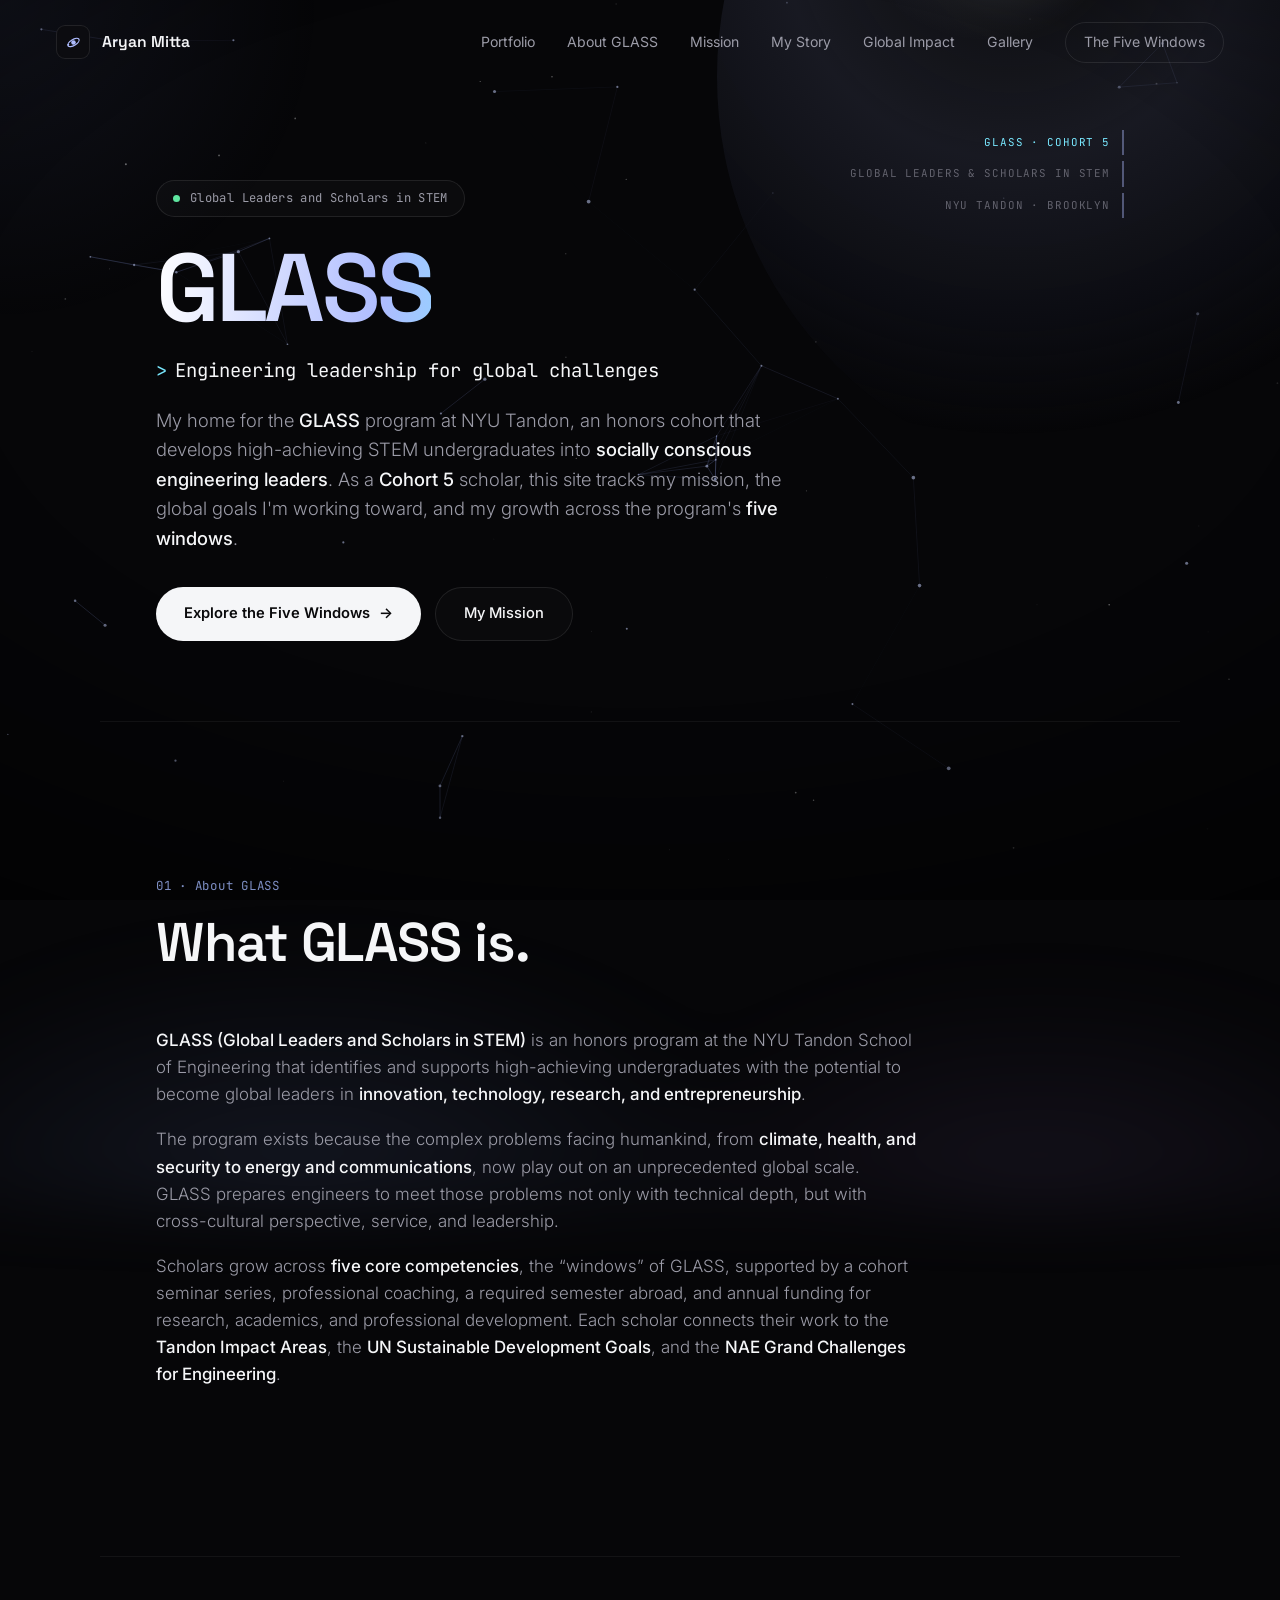
==== commit 08537e65: "more images" ====
--- a/glass/index.html
+++ b/glass/index.html
@@ -105,7 +105,7 @@
         </p>
         <p>
           Scholars grow across <strong>five core competencies</strong>, the
-          "windows" of GLASS, supported by a cohort seminar series, professional
+          &ldquo;windows&rdquo; of GLASS, supported by a cohort seminar series, professional
           coaching, a required semester abroad, and annual funding for research,
           academics, and professional development. Each scholar connects their work to
           the <strong>Tandon Impact Areas</strong>, the <strong>UN Sustainable
@@ -126,9 +126,9 @@
       <div class="prose reveal">
         <div class="statement">
           <p>
-            "To use the precision of aerospace engineering to build more sustainable,
+            &ldquo;To use the precision of aerospace engineering to build more sustainable,
             livable cities: applying the modeling, sensing, and systems that fly
-            spacecraft to the problems people face on the ground."
+            spacecraft to the problems people face on the ground.&rdquo;
           </p>
         </div>
         <p>
@@ -163,17 +163,22 @@
         <div class="story__rail" aria-hidden="true"></div>
         <div class="story__body">
           <p class="story__lead">
-            I came to engineering through the specific problems, not a grand plan.
-            I liked that a circuit either works or it doesn't, that code forces you
-            to be precise, and that aerospace sits right where the two meet.
+            I grew up between New Hampshire and Massachusetts, Nashua, Concord for
+            boarding school, Lexington, and Billerica, and I've been drawn to STEM for
+            as long as I can remember. These days I'm based in Brooklyn, I've lived in
+            Paris, and I've spent time in 43 different countries and counting.
           </p>
           <p>
-            What keeps me in it is the stakes. The systems I want to work on,
-            spacecraft, avionics, and autonomous platforms, have to work far from
-            anyone who can fix them, and getting that right means genuinely
-            understanding what you've built instead of just getting it to run once.
-            <em>[Add a line or two in your own voice here: what you do outside of
-            engineering, and the reason you keep at it.]</em>
+            I love to travel and learn about the world, and that same curiosity is
+            what pulls me toward aerospace. I think it's the most exciting field to be
+            in right now: there are so many opportunities, and it's amazing to work on
+            things that have largely never been done before in human history.
+          </p>
+          <p>
+            Outside of my work I'm into fitness (running, lifting, and hiking), sports
+            to both watch and play, cooking, baking, and good coffee, music, and
+            exploring new places with friends. If there's a side quest to be found,
+            I'm usually up for it.
           </p>
         </div>
       </div>
@@ -239,13 +244,13 @@
             <span class="pillblock__tag">Hackathon</span>
             <h3>CUSP Smart Cities Hackathon</h3>
             <p>
-              Competed in the NYU CUSP Smart Cities Hackathon, building an urban-data
-              project against real city challenges. It's one of a few hackathons I've
-              taken part in, and the one that lines up most directly with my SDG 11 focus
-              on cleaner, better-run cities.
+              At the NYU CUSP Smart Cities Hackathon, I built a food-rating app that
+              scores restaurants on how environmentally friendly they are, helping people
+              make greener choices about where they eat. It lines up directly with my
+              SDG 11 focus on cleaner, more sustainable cities.
             </p>
             <ul class="taglist">
-              <li>Urban data</li>
+              <li>Sustainable food choices</li>
               <li>SDG 11 · Sustainable Cities</li>
               <li>Rapid prototyping</li>
             </ul>
@@ -391,6 +396,14 @@
         <figure class="frame reveal">
           <img src="../images/glass-gallery/work-session.jpg" alt="Working session with the team in a conference room" loading="lazy" decoding="async" width="584" height="389" />
         </figure>
+
+        <figure class="frame reveal">
+          <img src="../images/glass-gallery/field-work.jpg" alt="Nighttime field work on equipment" loading="lazy" decoding="async" width="1600" height="1200" />
+        </figure>
+
+        <figure class="frame reveal">
+          <img src="../images/glass-gallery/lecture-hall.jpg" alt="Presentation in a lecture hall" loading="lazy" decoding="async" width="1200" height="1600" />
+        </figure>
       </div>
     </section>
 
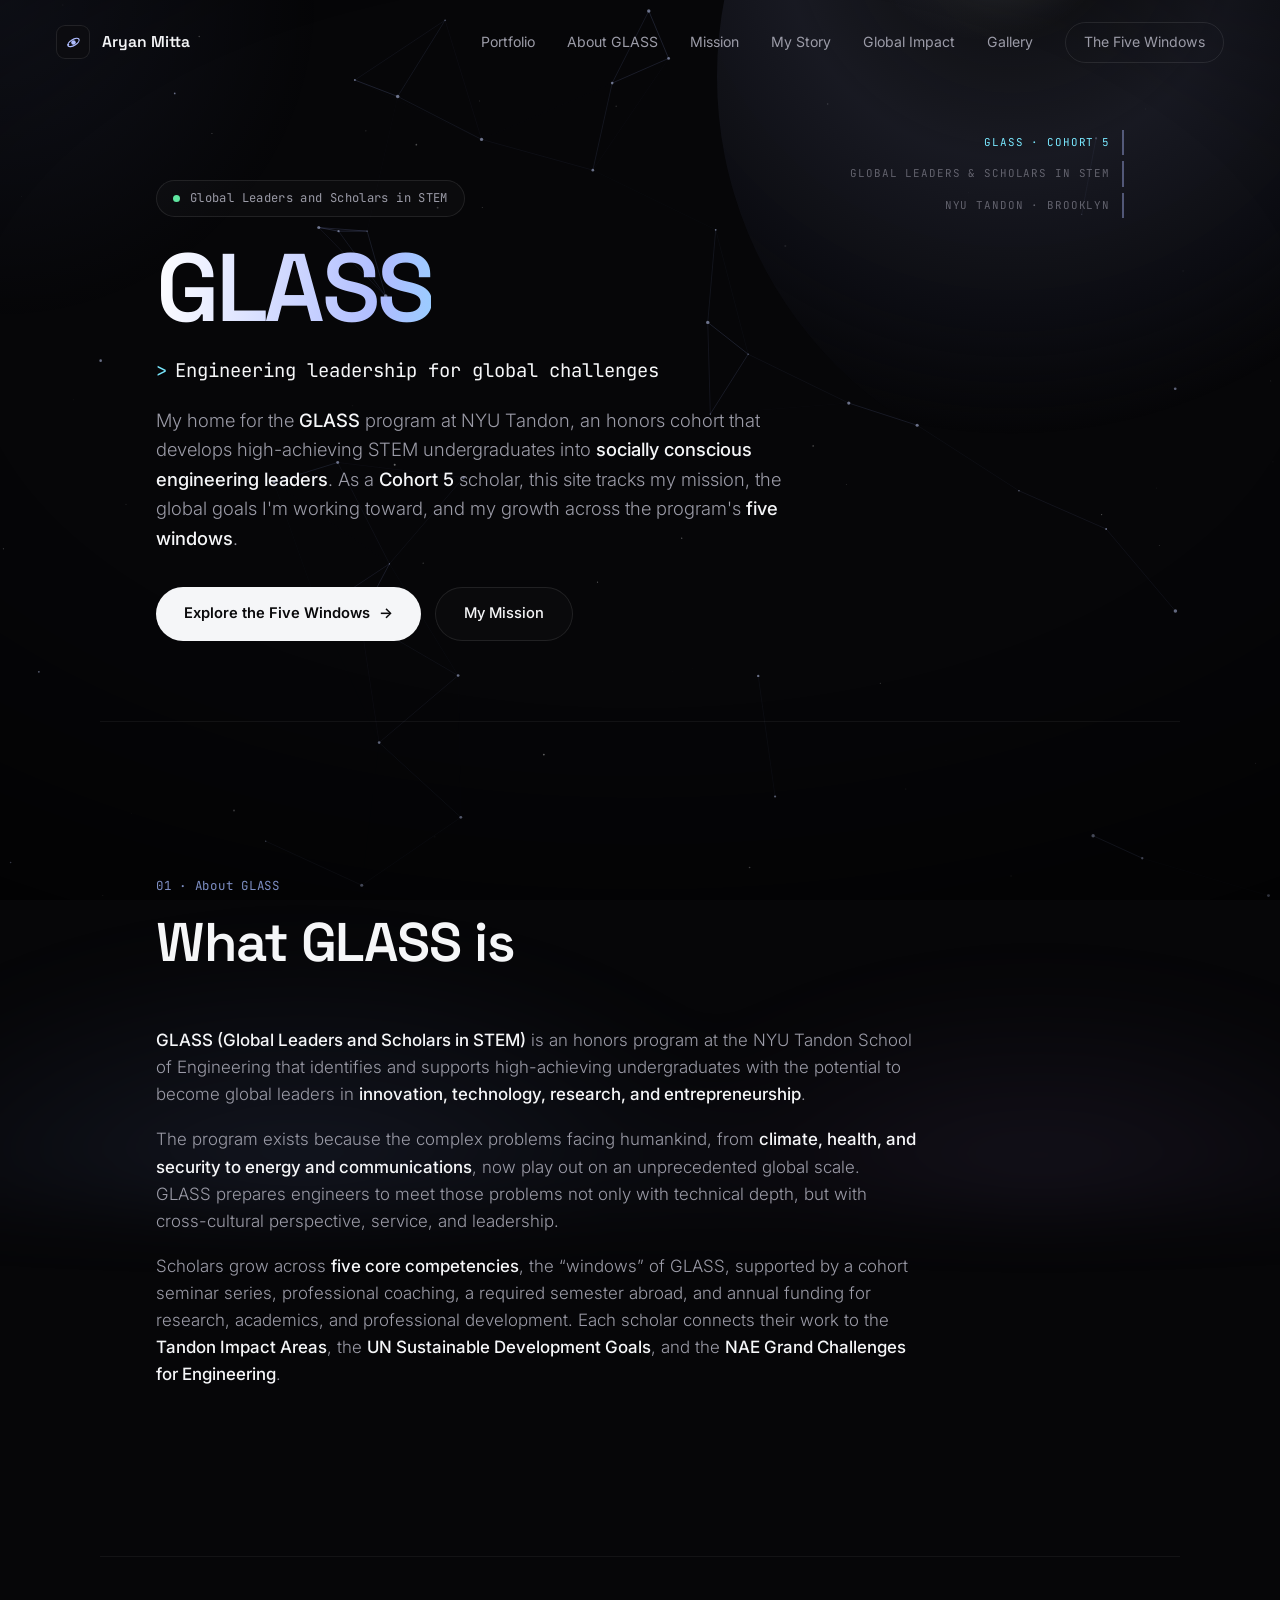
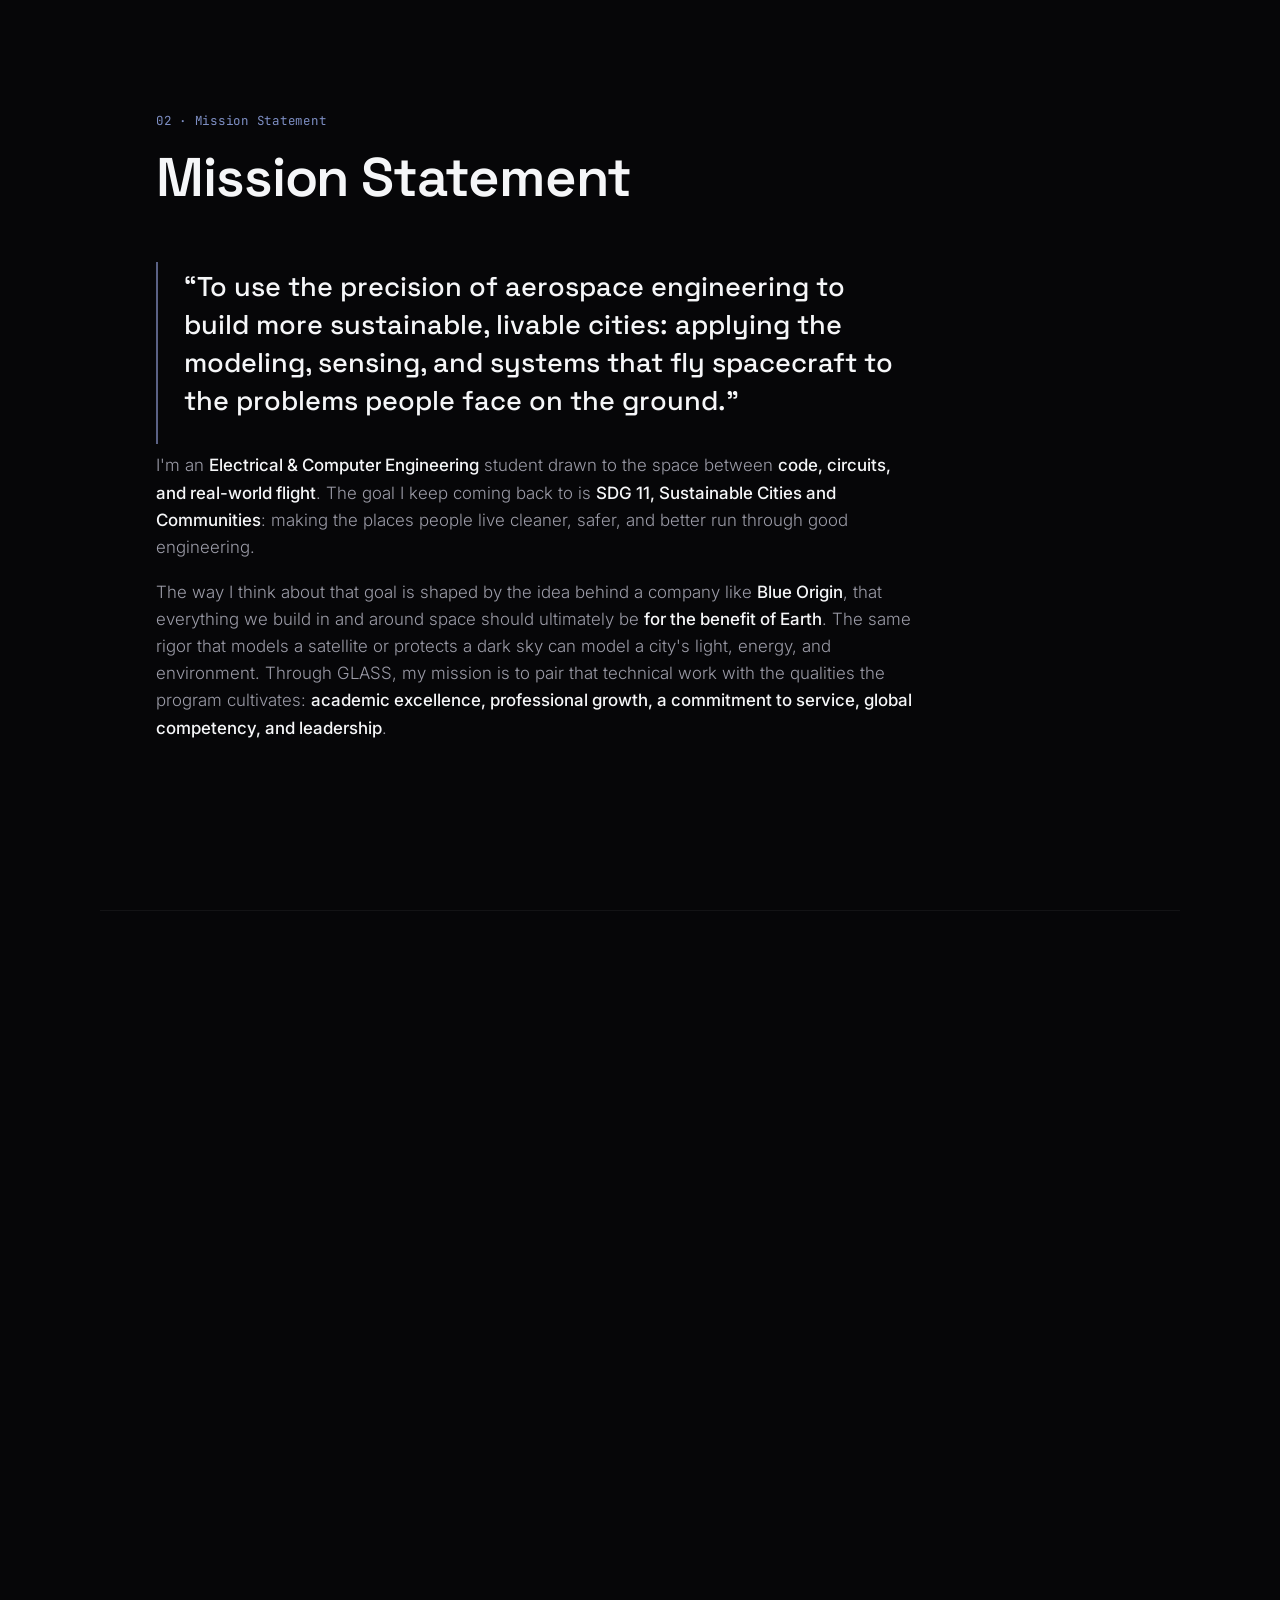
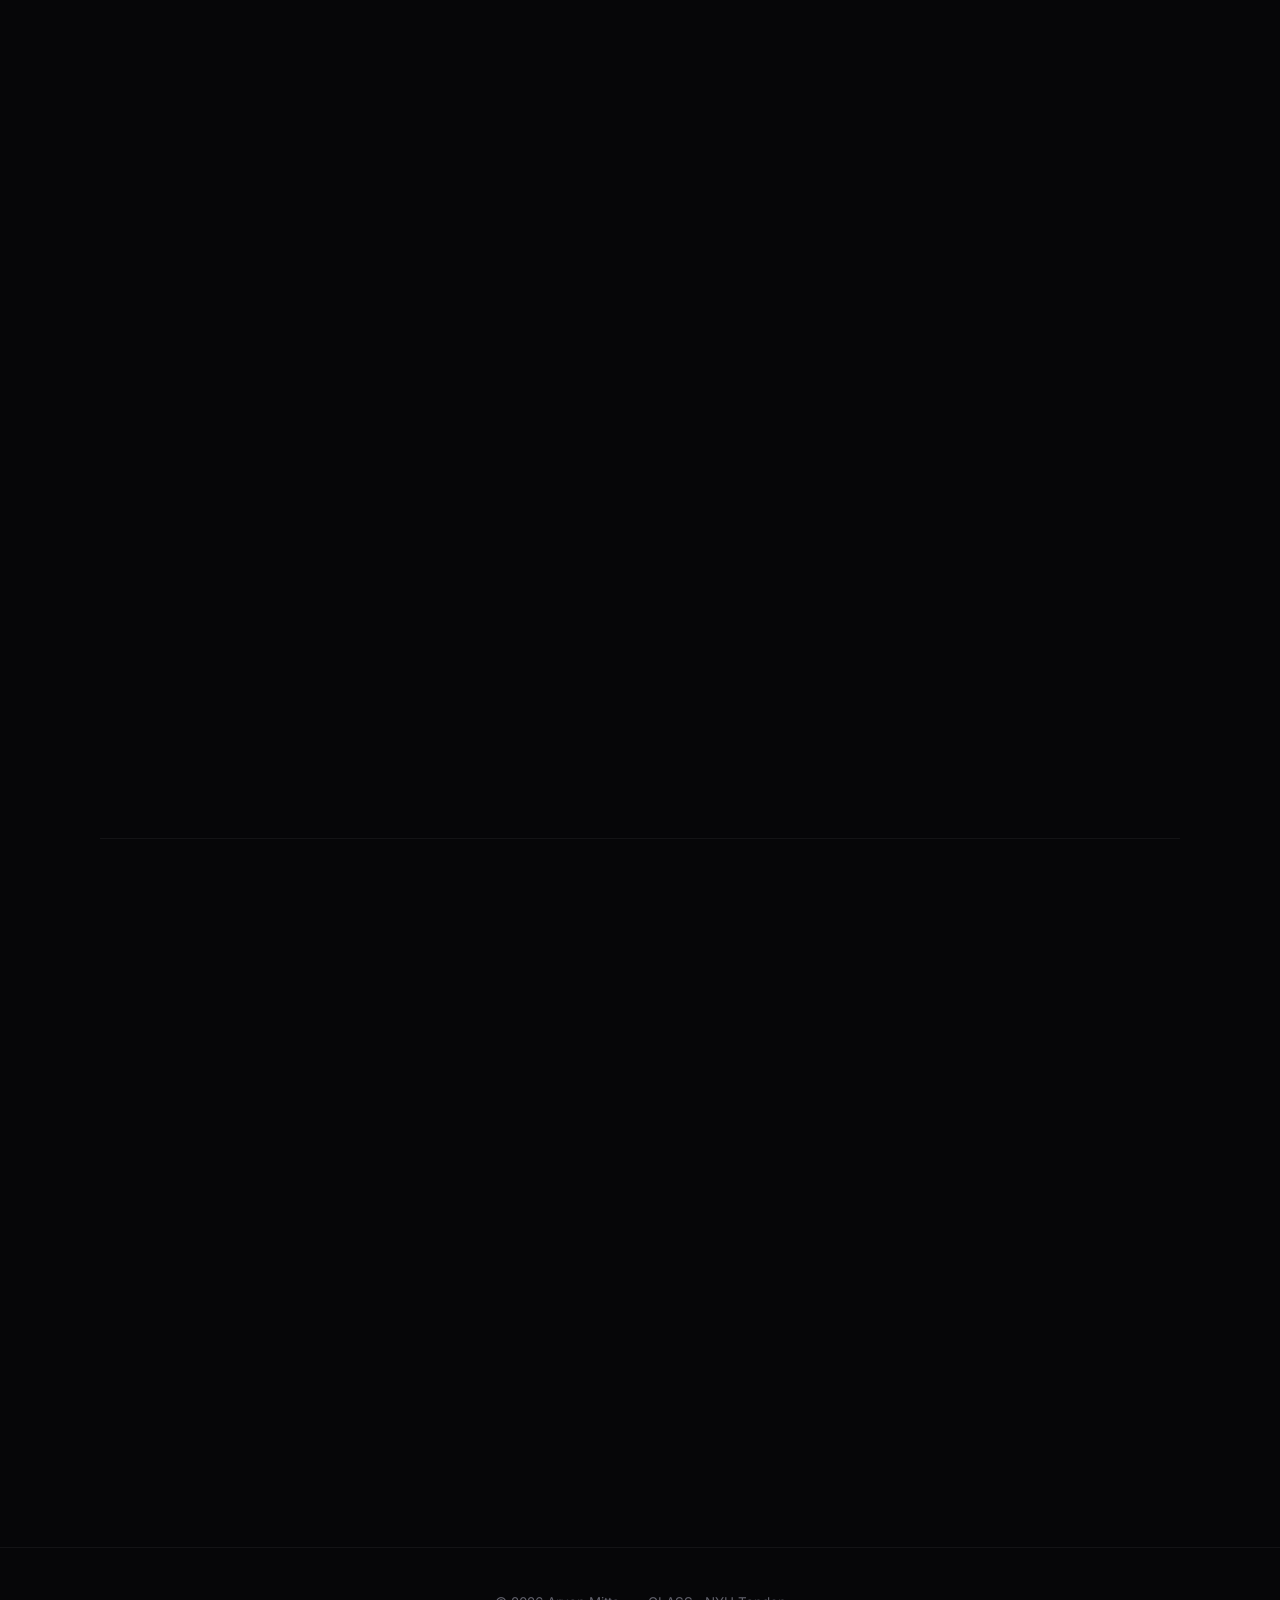
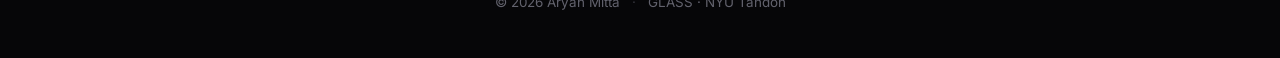
==== commit e4874aad: "remove periods" ====
--- a/glass/index.html
+++ b/glass/index.html
@@ -1,448 +1,448 @@
-<!DOCTYPE html>
-<html lang="en">
-<head>
-  <meta charset="UTF-8" />
-  <meta name="viewport" content="width=device-width, initial-scale=1.0" />
-  <meta name="description" content="Aryan Mitta · GLASS (Global Leaders and Scholars in STEM) at NYU Tandon. Mission, UN goal, NAE Grand Challenges, and the five GLASS windows." />
-  <meta name="theme-color" content="#050505" />
-  <title>Aryan Mitta · GLASS</title>
-
-  <link rel="preconnect" href="https://fonts.googleapis.com" />
-  <link rel="preconnect" href="https://fonts.gstatic.com" crossorigin />
-  <link href="https://fonts.googleapis.com/css2?family=Space+Grotesk:wght@400;500;600;700&family=Inter:wght@300;400;500;600&family=JetBrains+Mono:wght@400;500&display=swap" rel="stylesheet" />
-
-  <link rel="stylesheet" href="../styles.css" />
-  <link rel="stylesheet" href="glass.css" />
-  <link rel="icon" href="data:image/svg+xml,<svg xmlns='http://www.w3.org/2000/svg' viewBox='0 0 100 100'><text y='.9em' font-size='90'>🛰️</text></svg>" />
-</head>
-<body>
-  <!-- Backdrop layers -->
-  <canvas id="starfield"></canvas>
-  <div class="planet" aria-hidden="true"></div>
-  <div class="aurora" aria-hidden="true"></div>
-
-  <div class="spotlight" id="spotlight" aria-hidden="true"></div>
-  <div class="vignette" aria-hidden="true"></div>
-  <div class="cursor" id="cursor" aria-hidden="true"></div>
-
-  <div class="scroll-progress" id="scrollProgress"></div>
-
-  <!-- Navigation -->
-  <header class="nav" id="nav">
-    <a href="../index.html" class="nav__brand">
-      <span class="nav__brand-mark" aria-hidden="true">
-        <svg viewBox="0 0 24 24" width="17" height="17" fill="none" stroke="currentColor" stroke-width="1.7" stroke-linecap="round"><circle cx="12" cy="12" r="3.2" fill="currentColor" stroke="none"/><ellipse cx="12" cy="12" rx="9" ry="4.2" transform="rotate(-32 12 12)"/><circle cx="4.7" cy="15.2" r="1.3" fill="currentColor" stroke="none"/></svg>
-      </span>
-      <span class="nav__brand-text">Aryan&nbsp;Mitta</span>
-    </a>
-    <nav class="nav__links" id="navLinks">
-      <a href="../index.html">Portfolio</a>
-      <a href="#about">About GLASS</a>
-      <a href="#mission">Mission</a>
-      <a href="#story">My Story</a>
-      <a href="#impact">Global Impact</a>
-      <a href="#gallery">Gallery</a>
-      <a href="#windows" class="nav__cta">The Five Windows</a>
-    </nav>
-    <button class="nav__toggle" id="navToggle" aria-label="Toggle menu">
-      <span></span><span></span><span></span>
-    </button>
-  </header>
-
-  <main id="top">
-    <!-- HERO -->
-    <section class="g-hero">
-      <div class="hero__hud" aria-hidden="true" style="position:absolute; top:130px; right:clamp(20px,5vw,56px); display:flex; flex-direction:column; align-items:flex-end; gap:6px;">
-        <span class="hero__hud-line">GLASS · COHORT 5</span>
-        <span class="hero__hud-line">GLOBAL LEADERS &amp; SCHOLARS IN STEM</span>
-        <span class="hero__hud-line">NYU TANDON · BROOKLYN</span>
-      </div>
-      <p class="g-hero__eyebrow">
-        <span class="status-dot"></span>
-        Global Leaders and Scholars in STEM
-      </p>
-      <h1 class="g-hero__title">
-        <span class="grad">GLASS</span>
-      </h1>
-      <p class="g-hero__sub">
-        <span class="prompt">&gt;</span> Engineering leadership for global challenges
-      </p>
-      <p class="g-hero__lead">
-        My home for the <span class="hl">GLASS</span> program at NYU Tandon, an honors
-        cohort that develops high-achieving STEM undergraduates into
-        <span class="hl">socially conscious engineering leaders</span>. As a
-        <span class="hl">Cohort 5</span> scholar, this site tracks my mission, the
-        global goals I'm working toward, and my growth across the program's
-        <span class="hl">five windows</span>.
-      </p>
-      <div class="g-hero__actions">
-        <a href="#windows" class="btn btn--primary">Explore the Five Windows<span class="btn__arrow">→</span></a>
-        <a href="#mission" class="btn btn--ghost">My Mission</a>
-      </div>
-    </section>
-
-    <div class="divider" aria-hidden="true"><span class="divider__beam"></span></div>
-
-    <!-- ABOUT GLASS -->
-    <section class="section" id="about">
-      <div class="section__head reveal">
-        <span class="section__index">01 · About GLASS</span>
-        <h2 class="section__title">What GLASS is.</h2>
-      </div>
-      <div class="prose reveal">
-        <p>
-          <strong>GLASS (Global Leaders and Scholars in STEM)</strong> is an honors
-          program at the NYU Tandon School of Engineering that identifies and supports
-          high-achieving undergraduates with the potential to become global leaders in
-          <strong>innovation, technology, research, and entrepreneurship</strong>.
-        </p>
-        <p>
-          The program exists because the complex problems facing humankind, from
-          <strong>climate, health, and security to energy and communications</strong>,
-          now play out on an unprecedented global scale. GLASS prepares engineers to meet
-          those problems not only with technical depth, but with cross-cultural
-          perspective, service, and leadership.
-        </p>
-        <p>
-          Scholars grow across <strong>five core competencies</strong>, the
-          &ldquo;windows&rdquo; of GLASS, supported by a cohort seminar series, professional
-          coaching, a required semester abroad, and annual funding for research,
-          academics, and professional development. Each scholar connects their work to
-          the <strong>Tandon Impact Areas</strong>, the <strong>UN Sustainable
-          Development Goals</strong>, and the <strong>NAE Grand Challenges for
-          Engineering</strong>.
-        </p>
-      </div>
-    </section>
-
-    <div class="divider" aria-hidden="true"><span class="divider__beam"></span></div>
-
-    <!-- MISSION STATEMENT -->
-    <section class="section" id="mission">
-      <div class="section__head reveal">
-        <span class="section__index">02 · Mission Statement</span>
-        <h2 class="section__title">Mission Statement</h2>
-      </div>
-      <div class="prose reveal">
-        <div class="statement">
-          <p>
-            &ldquo;To use the precision of aerospace engineering to build more sustainable,
-            livable cities: applying the modeling, sensing, and systems that fly
-            spacecraft to the problems people face on the ground.&rdquo;
-          </p>
-        </div>
-        <p>
-          I'm an <strong>Electrical &amp; Computer Engineering</strong> student drawn to
-          the space between <strong>code, circuits, and real-world flight</strong>. The
-          goal I keep coming back to is <strong>SDG 11, Sustainable Cities and
-          Communities</strong>: making the places people live cleaner, safer, and better
-          run through good engineering.
-        </p>
-        <p>
-          The way I think about that goal is shaped by the idea behind a company like
-          <strong>Blue Origin</strong>, that everything we build in and around space
-          should ultimately be <strong>for the benefit of Earth</strong>. The same rigor
-          that models a satellite or protects a dark sky can model a city's light,
-          energy, and environment. Through GLASS, my mission is to pair that technical
-          work with the qualities the program cultivates: <strong>academic excellence,
-          professional growth, a commitment to service, global competency, and
-          leadership</strong>.
-        </p>
-      </div>
-    </section>
-
-    <div class="divider" aria-hidden="true"><span class="divider__beam"></span></div>
-
-    <!-- MY STORY -->
-    <section class="section" id="story">
-      <div class="section__head reveal">
-        <span class="section__index">03 · My Story</span>
-        <h2 class="section__title">The path here.</h2>
-      </div>
-      <div class="story reveal">
-        <div class="story__rail" aria-hidden="true"></div>
-        <div class="story__body">
-          <p class="story__lead">
-            I grew up between New Hampshire and Massachusetts, Nashua, Concord for
-            boarding school, Lexington, and Billerica, and I've been drawn to STEM for
-            as long as I can remember. These days I'm based in Brooklyn, I've lived in
-            Paris, and I've spent time in 43 different countries and counting.
-          </p>
-          <p>
-            I love to travel and learn about the world, and that same curiosity is
-            what pulls me toward aerospace. I think it's the most exciting field to be
-            in right now: there are so many opportunities, and it's amazing to work on
-            things that have largely never been done before in human history.
-          </p>
-          <p>
-            Outside of my work I'm into fitness (running, lifting, and hiking), sports
-            to both watch and play, cooking, baking, and good coffee, music, and
-            exploring new places with friends. If there's a side quest to be found,
-            I'm usually up for it.
-          </p>
-        </div>
-      </div>
-    </section>
-
-    <div class="divider" aria-hidden="true"><span class="divider__beam"></span></div>
-
-    <!-- GLOBAL IMPACT: UN GOAL + NAE GRAND CHALLENGES -->
-    <section class="section" id="impact">
-      <div class="section__head reveal">
-        <span class="section__index">04 · Global Impact</span>
-        <h2 class="section__title">The goals I'm building toward.</h2>
-        <p class="section__lead reveal">GLASS asks every scholar to anchor their work to global priorities. Here are the ones that map to mine.</p>
-      </div>
-
-      <div class="duo">
-        <article class="g-card pillblock reveal reveal--left">
-          <span class="pillblock__tag">UN Sustainable Development Goal</span>
-          <h3>SDG 11 · Sustainable Cities &amp; Communities</h3>
-          <p>
-            This is my primary goal: making the places people live cleaner, safer, and
-            better run. SDG 11 also asks us to protect our shared natural and cultural
-            heritage, and a <strong>dark night sky</strong> is part of that heritage for
-            communities everywhere. I approach it with a Blue Origin idea in mind, that
-            what we build in space should be <strong>for the benefit of Earth</strong>,
-            so the precision methods used to model a satellite can just as easily model a
-            city's light, energy, and environment on the ground.
-          </p>
-          <ul class="taglist">
-            <li>Cleaner, better-run cities</li>
-            <li>Light-pollution &amp; dark-sky protection</li>
-            <li>SDG 13 · Climate Action (supporting)</li>
-            <li>SDG 9 · Industry &amp; Innovation (supporting)</li>
-          </ul>
-        </article>
-
-        <article class="g-card pillblock reveal reveal--right">
-          <span class="pillblock__tag">NAE Grand Challenge for Engineering</span>
-          <h3>Engineer the Tools of Scientific Discovery</h3>
-          <p>
-            Reaching goals like SDG 11 depends on better instruments: the sensors and
-            models that let us actually measure a city's environment or an orbit's
-            impact. My work on the <strong>Terawave constellation</strong>, modeling how
-            bright each spacecraft appears from the ground, is that kind of tool. Framed
-            through Blue Origin's "benefit of Earth" lens, it lets us grow our presence
-            in space while keeping the sky clear for the science, and the communities,
-            that rely on it.
-          </p>
-          <ul class="taglist">
-            <li>Sensing &amp; instrumentation for Earth</li>
-            <li>Satellite brightness modeling (BRDF)</li>
-            <li>Tools of scientific discovery</li>
-          </ul>
-        </article>
-      </div>
-
-      <!-- Smart-cities work in practice: hackathon + conference -->
-      <div class="edu-sub reveal">
-        <h3 class="edu-sub__title">Putting the goal into practice.</h3>
-        <p class="edu-sub__lead">Where I've taken the smart-cities focus beyond the page.</p>
-        <div class="duo">
-          <article class="g-card pillblock reveal reveal--left">
-            <span class="pillblock__tag">Hackathon</span>
-            <h3>CUSP Smart Cities Hackathon</h3>
-            <p>
-              At the NYU CUSP Smart Cities Hackathon, I built a food-rating app that
-              scores restaurants on how environmentally friendly they are, helping people
-              make greener choices about where they eat. It lines up directly with my
-              SDG 11 focus on cleaner, more sustainable cities.
-            </p>
-            <ul class="taglist">
-              <li>Sustainable food choices</li>
-              <li>SDG 11 · Sustainable Cities</li>
-              <li>Rapid prototyping</li>
-            </ul>
-          </article>
-
-          <article class="g-card pillblock reveal reveal--right">
-            <span class="pillblock__tag">Conference · Upcoming</span>
-            <h3>IEEE Smart Cities Conference</h3>
-            <p>
-              This fall I'll attend the IEEE International Smart Cities Conference in
-              Portugal, connecting with researchers and engineers working on the same
-              set of problems. It doubles as part of my GLASS global competency, pairing
-              the smart-cities focus with international perspective.
-            </p>
-            <ul class="taglist">
-              <li>Portugal · Fall 2026</li>
-              <li>Global competency</li>
-              <li>SDG 11 · Sustainable Cities</li>
-            </ul>
-          </article>
-        </div>
-      </div>
-    </section>
-
-    <div class="divider" aria-hidden="true"><span class="divider__beam"></span></div>
-
-    <!-- THE FIVE WINDOWS -->
-    <section class="section" id="windows">
-      <div class="section__head reveal">
-        <span class="section__index">05 · The Five Windows</span>
-        <h2 class="section__title">The five GLASS competencies.</h2>
-        <p class="section__lead reveal">GLASS develops mastery across five areas. Each window has its own page tracking my goals, plans, and progress.</p>
-      </div>
-
-      <div class="windows">
-        <a class="window reveal" href="professional-development.html">
-          <span class="window__num">01</span>
-          <span class="window__title">Professional Development</span>
-          <span class="window__desc">Internships, research, certifications, and conference participation that build my career as an engineer.</span>
-          <span class="window__go">Open window <span class="arrow">→</span></span>
-        </a>
-
-        <a class="window reveal" href="academic-excellence.html">
-          <span class="window__num">02</span>
-          <span class="window__title">Academic Excellence</span>
-          <span class="window__desc">Rigorous coursework, research, design, and the honors curriculum at the core of GLASS.</span>
-          <span class="window__go">Open window <span class="arrow">→</span></span>
-        </a>
-
-        <a class="window reveal" href="commitment-to-service.html">
-          <span class="window__num">03</span>
-          <span class="window__title">Commitment to Service</span>
-          <span class="window__desc">Service learning, mentoring, and community engagement tied to the UN SDGs and Tandon Impact Areas.</span>
-          <span class="window__go">Open window <span class="arrow">→</span></span>
-        </a>
-
-        <a class="window reveal" href="global-competency.html">
-          <span class="window__num">04</span>
-          <span class="window__title">Global Competency</span>
-          <span class="window__desc">The required semester abroad and cross-cultural experiences that broaden my engineering perspective.</span>
-          <span class="window__go">Open window <span class="arrow">→</span></span>
-        </a>
-
-        <a class="window reveal" href="leadership-development.html">
-          <span class="window__num">05</span>
-          <span class="window__title">Leadership Development</span>
-          <span class="window__desc">Team leadership, mentoring, and the cohort seminar series that shape me into an engineering leader.</span>
-          <span class="window__go">Open window <span class="arrow">→</span></span>
-        </a>
-
-        <a class="window reveal" href="../index.html">
-          <span class="window__num">↩</span>
-          <span class="window__title">Back to Portfolio</span>
-          <span class="window__desc">Return to my main engineering portfolio: experience, projects, and technical work.</span>
-          <span class="window__go">Go to portfolio <span class="arrow">→</span></span>
-        </a>
-      </div>
-    </section>
-
-    <div class="divider" aria-hidden="true"><span class="divider__beam"></span></div>
-
-    <!-- GALLERY -->
-    <section class="section" id="gallery">
-      <div class="section__head reveal">
-        <span class="section__index">06 · Gallery</span>
-        <h2 class="section__title">Gallery</h2>
-        <p class="section__lead reveal">Moments from the five windows: service and travel abroad, professional events, the lab bench, and the people I do it all with. Tap any frame to open it.</p>
-      </div>
-
-      <div class="gallery" id="gallery-grid">
-        <figure class="frame reveal">
-          <img src="../images/glass-gallery/blue-moon-lander.jpg" alt="Standing beside the Blue Origin Blue Moon lunar lander" loading="lazy" decoding="async" width="1200" height="1600" />
-        </figure>
-
-        <figure class="frame reveal">
-          <img src="../images/glass-gallery/cohort-selfie.jpg" alt="GLASS Cohort 5 group selfie" loading="lazy" decoding="async" width="1280" height="960" />
-        </figure>
-
-        <figure class="frame reveal">
-          <img src="../images/glass-gallery/indonesia-classroom.jpg" alt="In a classroom in Indonesia" loading="lazy" decoding="async" width="1280" height="960" />
-        </figure>
-
-        <figure class="frame reveal">
-          <img src="../images/glass-gallery/louvre-paris.jpg" alt="At the Louvre in Paris" loading="lazy" decoding="async" width="590" height="787" />
-        </figure>
-
-        <figure class="frame reveal">
-          <img src="../images/glass-gallery/blue-origin-engine.jpg" alt="Beside Blue Origin engine hardware and a New Glenn model" loading="lazy" decoding="async" width="1200" height="1600" />
-        </figure>
-
-        <figure class="frame reveal">
-          <img src="../images/glass-gallery/sase-convention.jpg" alt="At the SASE national convention" loading="lazy" decoding="async" width="900" height="1600" />
-        </figure>
-
-        <figure class="frame reveal">
-          <img src="../images/glass-gallery/indonesia-group.jpg" alt="Group photo with the cohort in Indonesia" loading="lazy" decoding="async" width="1600" height="1200" />
-        </figure>
-
-        <figure class="frame reveal">
-          <img src="../images/glass-gallery/portrait-formal.jpg" alt="Formal portrait" loading="lazy" decoding="async" width="1600" height="1067" />
-        </figure>
-
-        <figure class="frame reveal">
-          <img src="../images/glass-gallery/un-flag.jpg" alt="Holding the United Nations flag" loading="lazy" decoding="async" width="1200" height="1600" />
-        </figure>
-
-        <figure class="frame reveal">
-          <img src="../images/glass-gallery/korea-dinner.jpg" alt="Cohort dinner at a restaurant in South Korea" loading="lazy" decoding="async" width="1200" height="1600" />
-        </figure>
-
-        <figure class="frame reveal">
-          <img src="../images/glass-gallery/lab-electronics.jpg" alt="Working on electronics at the lab bench" loading="lazy" decoding="async" width="596" height="914" />
-        </figure>
-
-        <figure class="frame reveal">
-          <img src="../images/glass-gallery/abroad-scene.jpg" alt="Scene from traveling abroad" loading="lazy" decoding="async" width="1600" height="1200" />
-        </figure>
-
-        <figure class="frame reveal">
-          <img src="../images/glass-gallery/professional-trio.jpg" alt="With two others at a professional event" loading="lazy" decoding="async" width="600" height="903" />
-        </figure>
-
-        <figure class="frame reveal">
-          <img src="../images/glass-gallery/work-session.jpg" alt="Working session with the team in a conference room" loading="lazy" decoding="async" width="584" height="389" />
-        </figure>
-
-        <figure class="frame reveal">
-          <img src="../images/glass-gallery/field-work.jpg" alt="Nighttime field work on equipment" loading="lazy" decoding="async" width="1600" height="1200" />
-        </figure>
-
-        <figure class="frame reveal">
-          <img src="../images/glass-gallery/lecture-hall.jpg" alt="Presentation in a lecture hall" loading="lazy" decoding="async" width="1200" height="1600" />
-        </figure>
-      </div>
-    </section>
-
-    <div class="divider" aria-hidden="true"><span class="divider__beam"></span></div>
-
-    <!-- CONTACT -->
-    <section class="section section--contact" id="contact">
-      <div class="contact reveal">
-        <p class="contact__eyebrow">Global Leaders and Scholars in STEM</p>
-        <h2 class="contact__title">Let's connect</h2>
-        <p class="contact__text">
-          Questions about my GLASS journey, research, or aerospace work? I'm always
-          happy to talk about engineering, leadership, and building things that matter.
-        </p>
-        <div class="contact__actions">
-          <a href="mailto:aryanmitta@gmail.com" class="btn btn--primary">aryanmitta@gmail.com<span class="btn__arrow">→</span></a>
-          <a href="https://www.linkedin.com/in/aryan-mitta" target="_blank" rel="noopener" class="btn btn--ghost">LinkedIn</a>
-        </div>
-      </div>
-    </section>
-  </main>
-
-  <footer class="footer">
-    <span>© <span id="year"></span> Aryan Mitta</span>
-    <span class="footer__sep">·</span>
-    <span>GLASS · NYU Tandon</span>
-  </footer>
-
-  <!-- Lightbox -->
-  <div class="lightbox" id="lightbox" aria-hidden="true" role="dialog" aria-modal="true" aria-label="Photo viewer">
-    <button class="lightbox__close" id="lbClose" aria-label="Close">&times;</button>
-    <button class="lightbox__nav lightbox__nav--prev" id="lbPrev" aria-label="Previous">&#8249;</button>
-    <button class="lightbox__nav lightbox__nav--next" id="lbNext" aria-label="Next">&#8250;</button>
-    <figure class="lightbox__stage">
-      <img class="lightbox__img" id="lbImg" src="" alt="" />
-      <figcaption class="lightbox__cap"><span id="lbCap"></span><span class="lightbox__count" id="lbCount"></span></figcaption>
-    </figure>
-  </div>
-
-  <script src="glass.js"></script>
-</body>
-</html>
+<!DOCTYPE html>
+<html lang="en">
+<head>
+  <meta charset="UTF-8" />
+  <meta name="viewport" content="width=device-width, initial-scale=1.0" />
+  <meta name="description" content="Aryan Mitta · GLASS (Global Leaders and Scholars in STEM) at NYU Tandon. Mission, UN goal, NAE Grand Challenges, and the five GLASS windows." />
+  <meta name="theme-color" content="#050505" />
+  <title>Aryan Mitta · GLASS</title>
+
+  <link rel="preconnect" href="https://fonts.googleapis.com" />
+  <link rel="preconnect" href="https://fonts.gstatic.com" crossorigin />
+  <link href="https://fonts.googleapis.com/css2?family=Space+Grotesk:wght@400;500;600;700&family=Inter:wght@300;400;500;600&family=JetBrains+Mono:wght@400;500&display=swap" rel="stylesheet" />
+
+  <link rel="stylesheet" href="../styles.css" />
+  <link rel="stylesheet" href="glass.css" />
+  <link rel="icon" href="data:image/svg+xml,<svg xmlns='http://www.w3.org/2000/svg' viewBox='0 0 100 100'><text y='.9em' font-size='90'>🛰️</text></svg>" />
+</head>
+<body>
+  <!-- Backdrop layers -->
+  <canvas id="starfield"></canvas>
+  <div class="planet" aria-hidden="true"></div>
+  <div class="aurora" aria-hidden="true"></div>
+
+  <div class="spotlight" id="spotlight" aria-hidden="true"></div>
+  <div class="vignette" aria-hidden="true"></div>
+  <div class="cursor" id="cursor" aria-hidden="true"></div>
+
+  <div class="scroll-progress" id="scrollProgress"></div>
+
+  <!-- Navigation -->
+  <header class="nav" id="nav">
+    <a href="../index.html" class="nav__brand">
+      <span class="nav__brand-mark" aria-hidden="true">
+        <svg viewBox="0 0 24 24" width="17" height="17" fill="none" stroke="currentColor" stroke-width="1.7" stroke-linecap="round"><circle cx="12" cy="12" r="3.2" fill="currentColor" stroke="none"/><ellipse cx="12" cy="12" rx="9" ry="4.2" transform="rotate(-32 12 12)"/><circle cx="4.7" cy="15.2" r="1.3" fill="currentColor" stroke="none"/></svg>
+      </span>
+      <span class="nav__brand-text">Aryan&nbsp;Mitta</span>
+    </a>
+    <nav class="nav__links" id="navLinks">
+      <a href="../index.html">Portfolio</a>
+      <a href="#about">About GLASS</a>
+      <a href="#mission">Mission</a>
+      <a href="#story">My Story</a>
+      <a href="#impact">Global Impact</a>
+      <a href="#gallery">Gallery</a>
+      <a href="#windows" class="nav__cta">The Five Windows</a>
+    </nav>
+    <button class="nav__toggle" id="navToggle" aria-label="Toggle menu">
+      <span></span><span></span><span></span>
+    </button>
+  </header>
+
+  <main id="top">
+    <!-- HERO -->
+    <section class="g-hero">
+      <div class="hero__hud" aria-hidden="true" style="position:absolute; top:130px; right:clamp(20px,5vw,56px); display:flex; flex-direction:column; align-items:flex-end; gap:6px;">
+        <span class="hero__hud-line">GLASS · COHORT 5</span>
+        <span class="hero__hud-line">GLOBAL LEADERS &amp; SCHOLARS IN STEM</span>
+        <span class="hero__hud-line">NYU TANDON · BROOKLYN</span>
+      </div>
+      <p class="g-hero__eyebrow">
+        <span class="status-dot"></span>
+        Global Leaders and Scholars in STEM
+      </p>
+      <h1 class="g-hero__title">
+        <span class="grad">GLASS</span>
+      </h1>
+      <p class="g-hero__sub">
+        <span class="prompt">&gt;</span> Engineering leadership for global challenges
+      </p>
+      <p class="g-hero__lead">
+        My home for the <span class="hl">GLASS</span> program at NYU Tandon, an honors
+        cohort that develops high-achieving STEM undergraduates into
+        <span class="hl">socially conscious engineering leaders</span>. As a
+        <span class="hl">Cohort 5</span> scholar, this site tracks my mission, the
+        global goals I'm working toward, and my growth across the program's
+        <span class="hl">five windows</span>.
+      </p>
+      <div class="g-hero__actions">
+        <a href="#windows" class="btn btn--primary">Explore the Five Windows<span class="btn__arrow">→</span></a>
+        <a href="#mission" class="btn btn--ghost">My Mission</a>
+      </div>
+    </section>
+
+    <div class="divider" aria-hidden="true"><span class="divider__beam"></span></div>
+
+    <!-- ABOUT GLASS -->
+    <section class="section" id="about">
+      <div class="section__head reveal">
+        <span class="section__index">01 · About GLASS</span>
+        <h2 class="section__title">What GLASS is</h2>
+      </div>
+      <div class="prose reveal">
+        <p>
+          <strong>GLASS (Global Leaders and Scholars in STEM)</strong> is an honors
+          program at the NYU Tandon School of Engineering that identifies and supports
+          high-achieving undergraduates with the potential to become global leaders in
+          <strong>innovation, technology, research, and entrepreneurship</strong>.
+        </p>
+        <p>
+          The program exists because the complex problems facing humankind, from
+          <strong>climate, health, and security to energy and communications</strong>,
+          now play out on an unprecedented global scale. GLASS prepares engineers to meet
+          those problems not only with technical depth, but with cross-cultural
+          perspective, service, and leadership.
+        </p>
+        <p>
+          Scholars grow across <strong>five core competencies</strong>, the
+          &ldquo;windows&rdquo; of GLASS, supported by a cohort seminar series, professional
+          coaching, a required semester abroad, and annual funding for research,
+          academics, and professional development. Each scholar connects their work to
+          the <strong>Tandon Impact Areas</strong>, the <strong>UN Sustainable
+          Development Goals</strong>, and the <strong>NAE Grand Challenges for
+          Engineering</strong>.
+        </p>
+      </div>
+    </section>
+
+    <div class="divider" aria-hidden="true"><span class="divider__beam"></span></div>
+
+    <!-- MISSION STATEMENT -->
+    <section class="section" id="mission">
+      <div class="section__head reveal">
+        <span class="section__index">02 · Mission Statement</span>
+        <h2 class="section__title">Mission Statement</h2>
+      </div>
+      <div class="prose reveal">
+        <div class="statement">
+          <p>
+            &ldquo;To use the precision of aerospace engineering to build more sustainable,
+            livable cities: applying the modeling, sensing, and systems that fly
+            spacecraft to the problems people face on the ground.&rdquo;
+          </p>
+        </div>
+        <p>
+          I'm an <strong>Electrical &amp; Computer Engineering</strong> student drawn to
+          the space between <strong>code, circuits, and real-world flight</strong>. The
+          goal I keep coming back to is <strong>SDG 11, Sustainable Cities and
+          Communities</strong>: making the places people live cleaner, safer, and better
+          run through good engineering.
+        </p>
+        <p>
+          The way I think about that goal is shaped by the idea behind a company like
+          <strong>Blue Origin</strong>, that everything we build in and around space
+          should ultimately be <strong>for the benefit of Earth</strong>. The same rigor
+          that models a satellite or protects a dark sky can model a city's light,
+          energy, and environment. Through GLASS, my mission is to pair that technical
+          work with the qualities the program cultivates: <strong>academic excellence,
+          professional growth, a commitment to service, global competency, and
+          leadership</strong>.
+        </p>
+      </div>
+    </section>
+
+    <div class="divider" aria-hidden="true"><span class="divider__beam"></span></div>
+
+    <!-- MY STORY -->
+    <section class="section" id="story">
+      <div class="section__head reveal">
+        <span class="section__index">03 · My Story</span>
+        <h2 class="section__title">The path here</h2>
+      </div>
+      <div class="story reveal">
+        <div class="story__rail" aria-hidden="true"></div>
+        <div class="story__body">
+          <p class="story__lead">
+            I grew up between New Hampshire and Massachusetts, Nashua, Concord for
+            boarding school, Lexington, and Billerica, and I've been drawn to STEM for
+            as long as I can remember. These days I'm based in Brooklyn, I've lived in
+            Paris, and I've spent time in 43 different countries and counting.
+          </p>
+          <p>
+            I love to travel and learn about the world, and that same curiosity is
+            what pulls me toward aerospace. I think it's the most exciting field to be
+            in right now: there are so many opportunities, and it's amazing to work on
+            things that have largely never been done before in human history.
+          </p>
+          <p>
+            Outside of my work I'm into fitness (running, lifting, and hiking), sports
+            to both watch and play, cooking, baking, and good coffee, music, and
+            exploring new places with friends. If there's a side quest to be found,
+            I'm usually up for it.
+          </p>
+        </div>
+      </div>
+    </section>
+
+    <div class="divider" aria-hidden="true"><span class="divider__beam"></span></div>
+
+    <!-- GLOBAL IMPACT: UN GOAL + NAE GRAND CHALLENGES -->
+    <section class="section" id="impact">
+      <div class="section__head reveal">
+        <span class="section__index">04 · Global Impact</span>
+        <h2 class="section__title">The goals I'm building toward</h2>
+        <p class="section__lead reveal">GLASS asks every scholar to anchor their work to global priorities. Here are the ones that map to mine.</p>
+      </div>
+
+      <div class="duo">
+        <article class="g-card pillblock reveal reveal--left">
+          <span class="pillblock__tag">UN Sustainable Development Goal</span>
+          <h3>SDG 11 · Sustainable Cities &amp; Communities</h3>
+          <p>
+            This is my primary goal: making the places people live cleaner, safer, and
+            better run. SDG 11 also asks us to protect our shared natural and cultural
+            heritage, and a <strong>dark night sky</strong> is part of that heritage for
+            communities everywhere. I approach it with a Blue Origin idea in mind, that
+            what we build in space should be <strong>for the benefit of Earth</strong>,
+            so the precision methods used to model a satellite can just as easily model a
+            city's light, energy, and environment on the ground.
+          </p>
+          <ul class="taglist">
+            <li>Cleaner, better-run cities</li>
+            <li>Light-pollution &amp; dark-sky protection</li>
+            <li>SDG 13 · Climate Action (supporting)</li>
+            <li>SDG 9 · Industry &amp; Innovation (supporting)</li>
+          </ul>
+        </article>
+
+        <article class="g-card pillblock reveal reveal--right">
+          <span class="pillblock__tag">NAE Grand Challenge for Engineering</span>
+          <h3>Engineer the Tools of Scientific Discovery</h3>
+          <p>
+            Reaching goals like SDG 11 depends on better instruments: the sensors and
+            models that let us actually measure a city's environment or an orbit's
+            impact. My work on the <strong>Terawave constellation</strong>, modeling how
+            bright each spacecraft appears from the ground, is that kind of tool. Framed
+            through Blue Origin's "benefit of Earth" lens, it lets us grow our presence
+            in space while keeping the sky clear for the science, and the communities,
+            that rely on it.
+          </p>
+          <ul class="taglist">
+            <li>Sensing &amp; instrumentation for Earth</li>
+            <li>Satellite brightness modeling (BRDF)</li>
+            <li>Tools of scientific discovery</li>
+          </ul>
+        </article>
+      </div>
+
+      <!-- Smart-cities work in practice: hackathon + conference -->
+      <div class="edu-sub reveal">
+        <h3 class="edu-sub__title">Putting the goal into practice</h3>
+        <p class="edu-sub__lead">Where I've taken the smart-cities focus beyond the page.</p>
+        <div class="duo">
+          <article class="g-card pillblock reveal reveal--left">
+            <span class="pillblock__tag">Hackathon</span>
+            <h3>CUSP Smart Cities Hackathon</h3>
+            <p>
+              At the NYU CUSP Smart Cities Hackathon, I built a food-rating app that
+              scores restaurants on how environmentally friendly they are, helping people
+              make greener choices about where they eat. It lines up directly with my
+              SDG 11 focus on cleaner, more sustainable cities.
+            </p>
+            <ul class="taglist">
+              <li>Sustainable food choices</li>
+              <li>SDG 11 · Sustainable Cities</li>
+              <li>Rapid prototyping</li>
+            </ul>
+          </article>
+
+          <article class="g-card pillblock reveal reveal--right">
+            <span class="pillblock__tag">Conference · Upcoming</span>
+            <h3>IEEE Smart Cities Conference</h3>
+            <p>
+              This fall I'll attend the IEEE International Smart Cities Conference in
+              Portugal, connecting with researchers and engineers working on the same
+              set of problems. It doubles as part of my GLASS global competency, pairing
+              the smart-cities focus with international perspective.
+            </p>
+            <ul class="taglist">
+              <li>Portugal · Fall 2026</li>
+              <li>Global competency</li>
+              <li>SDG 11 · Sustainable Cities</li>
+            </ul>
+          </article>
+        </div>
+      </div>
+    </section>
+
+    <div class="divider" aria-hidden="true"><span class="divider__beam"></span></div>
+
+    <!-- THE FIVE WINDOWS -->
+    <section class="section" id="windows">
+      <div class="section__head reveal">
+        <span class="section__index">05 · The Five Windows</span>
+        <h2 class="section__title">The five GLASS competencies</h2>
+        <p class="section__lead reveal">GLASS develops mastery across five areas. Each window has its own page tracking my goals, plans, and progress.</p>
+      </div>
+
+      <div class="windows">
+        <a class="window reveal" href="professional-development.html">
+          <span class="window__num">01</span>
+          <span class="window__title">Professional Development</span>
+          <span class="window__desc">Internships, research, certifications, and conference participation that build my career as an engineer.</span>
+          <span class="window__go">Open window <span class="arrow">→</span></span>
+        </a>
+
+        <a class="window reveal" href="academic-excellence.html">
+          <span class="window__num">02</span>
+          <span class="window__title">Academic Excellence</span>
+          <span class="window__desc">Rigorous coursework, research, design, and the honors curriculum at the core of GLASS.</span>
+          <span class="window__go">Open window <span class="arrow">→</span></span>
+        </a>
+
+        <a class="window reveal" href="commitment-to-service.html">
+          <span class="window__num">03</span>
+          <span class="window__title">Commitment to Service</span>
+          <span class="window__desc">Service learning, mentoring, and community engagement tied to the UN SDGs and Tandon Impact Areas.</span>
+          <span class="window__go">Open window <span class="arrow">→</span></span>
+        </a>
+
+        <a class="window reveal" href="global-competency.html">
+          <span class="window__num">04</span>
+          <span class="window__title">Global Competency</span>
+          <span class="window__desc">The required semester abroad and cross-cultural experiences that broaden my engineering perspective.</span>
+          <span class="window__go">Open window <span class="arrow">→</span></span>
+        </a>
+
+        <a class="window reveal" href="leadership-development.html">
+          <span class="window__num">05</span>
+          <span class="window__title">Leadership Development</span>
+          <span class="window__desc">Team leadership, mentoring, and the cohort seminar series that shape me into an engineering leader.</span>
+          <span class="window__go">Open window <span class="arrow">→</span></span>
+        </a>
+
+        <a class="window reveal" href="../index.html">
+          <span class="window__num">↩</span>
+          <span class="window__title">Back to Portfolio</span>
+          <span class="window__desc">Return to my main engineering portfolio: experience, projects, and technical work.</span>
+          <span class="window__go">Go to portfolio <span class="arrow">→</span></span>
+        </a>
+      </div>
+    </section>
+
+    <div class="divider" aria-hidden="true"><span class="divider__beam"></span></div>
+
+    <!-- GALLERY -->
+    <section class="section" id="gallery">
+      <div class="section__head reveal">
+        <span class="section__index">06 · Gallery</span>
+        <h2 class="section__title">Gallery</h2>
+        <p class="section__lead reveal">Moments from the five windows: service and travel abroad, professional events, the lab bench, and the people I do it all with. Tap any frame to open it.</p>
+      </div>
+
+      <div class="gallery" id="gallery-grid">
+        <figure class="frame reveal">
+          <img src="../images/glass-gallery/blue-moon-lander.jpg" alt="Standing beside the Blue Origin Blue Moon lunar lander" loading="lazy" decoding="async" width="1200" height="1600" />
+        </figure>
+
+        <figure class="frame reveal">
+          <img src="../images/glass-gallery/cohort-selfie.jpg" alt="GLASS Cohort 5 group selfie" loading="lazy" decoding="async" width="1280" height="960" />
+        </figure>
+
+        <figure class="frame reveal">
+          <img src="../images/glass-gallery/indonesia-classroom.jpg" alt="In a classroom in Indonesia" loading="lazy" decoding="async" width="1280" height="960" />
+        </figure>
+
+        <figure class="frame reveal">
+          <img src="../images/glass-gallery/louvre-paris.jpg" alt="At the Louvre in Paris" loading="lazy" decoding="async" width="590" height="787" />
+        </figure>
+
+        <figure class="frame reveal">
+          <img src="../images/glass-gallery/blue-origin-engine.jpg" alt="Beside Blue Origin engine hardware and a New Glenn model" loading="lazy" decoding="async" width="1200" height="1600" />
+        </figure>
+
+        <figure class="frame reveal">
+          <img src="../images/glass-gallery/sase-convention.jpg" alt="At the SASE national convention" loading="lazy" decoding="async" width="900" height="1600" />
+        </figure>
+
+        <figure class="frame reveal">
+          <img src="../images/glass-gallery/indonesia-group.jpg" alt="Group photo with the cohort in Indonesia" loading="lazy" decoding="async" width="1600" height="1200" />
+        </figure>
+
+        <figure class="frame reveal">
+          <img src="../images/glass-gallery/portrait-formal.jpg" alt="Formal portrait" loading="lazy" decoding="async" width="1600" height="1067" />
+        </figure>
+
+        <figure class="frame reveal">
+          <img src="../images/glass-gallery/un-flag.jpg" alt="Holding the United Nations flag" loading="lazy" decoding="async" width="1200" height="1600" />
+        </figure>
+
+        <figure class="frame reveal">
+          <img src="../images/glass-gallery/korea-dinner.jpg" alt="Cohort dinner at a restaurant in South Korea" loading="lazy" decoding="async" width="1200" height="1600" />
+        </figure>
+
+        <figure class="frame reveal">
+          <img src="../images/glass-gallery/lab-electronics.jpg" alt="Working on electronics at the lab bench" loading="lazy" decoding="async" width="596" height="914" />
+        </figure>
+
+        <figure class="frame reveal">
+          <img src="../images/glass-gallery/abroad-scene.jpg" alt="Scene from traveling abroad" loading="lazy" decoding="async" width="1600" height="1200" />
+        </figure>
+
+        <figure class="frame reveal">
+          <img src="../images/glass-gallery/professional-trio.jpg" alt="With two others at a professional event" loading="lazy" decoding="async" width="600" height="903" />
+        </figure>
+
+        <figure class="frame reveal">
+          <img src="../images/glass-gallery/work-session.jpg" alt="Working session with the team in a conference room" loading="lazy" decoding="async" width="584" height="389" />
+        </figure>
+
+        <figure class="frame reveal">
+          <img src="../images/glass-gallery/field-work.jpg" alt="Nighttime field work on equipment" loading="lazy" decoding="async" width="1600" height="1200" />
+        </figure>
+
+        <figure class="frame reveal">
+          <img src="../images/glass-gallery/lecture-hall.jpg" alt="Presentation in a lecture hall" loading="lazy" decoding="async" width="1200" height="1600" />
+        </figure>
+      </div>
+    </section>
+
+    <div class="divider" aria-hidden="true"><span class="divider__beam"></span></div>
+
+    <!-- CONTACT -->
+    <section class="section section--contact" id="contact">
+      <div class="contact reveal">
+        <p class="contact__eyebrow">Global Leaders and Scholars in STEM</p>
+        <h2 class="contact__title">Let's connect</h2>
+        <p class="contact__text">
+          Questions about my GLASS journey, research, or aerospace work? I'm always
+          happy to talk about engineering, leadership, and building things that matter.
+        </p>
+        <div class="contact__actions">
+          <a href="mailto:aryanmitta@gmail.com" class="btn btn--primary">aryanmitta@gmail.com<span class="btn__arrow">→</span></a>
+          <a href="https://www.linkedin.com/in/aryan-mitta" target="_blank" rel="noopener" class="btn btn--ghost">LinkedIn</a>
+        </div>
+      </div>
+    </section>
+  </main>
+
+  <footer class="footer">
+    <span>© <span id="year"></span> Aryan Mitta</span>
+    <span class="footer__sep">·</span>
+    <span>GLASS · NYU Tandon</span>
+  </footer>
+
+  <!-- Lightbox -->
+  <div class="lightbox" id="lightbox" aria-hidden="true" role="dialog" aria-modal="true" aria-label="Photo viewer">
+    <button class="lightbox__close" id="lbClose" aria-label="Close">&times;</button>
+    <button class="lightbox__nav lightbox__nav--prev" id="lbPrev" aria-label="Previous">&#8249;</button>
+    <button class="lightbox__nav lightbox__nav--next" id="lbNext" aria-label="Next">&#8250;</button>
+    <figure class="lightbox__stage">
+      <img class="lightbox__img" id="lbImg" src="" alt="" />
+      <figcaption class="lightbox__cap"><span id="lbCap"></span><span class="lightbox__count" id="lbCount"></span></figcaption>
+    </figure>
+  </div>
+
+  <script src="glass.js"></script>
+</body>
+</html>
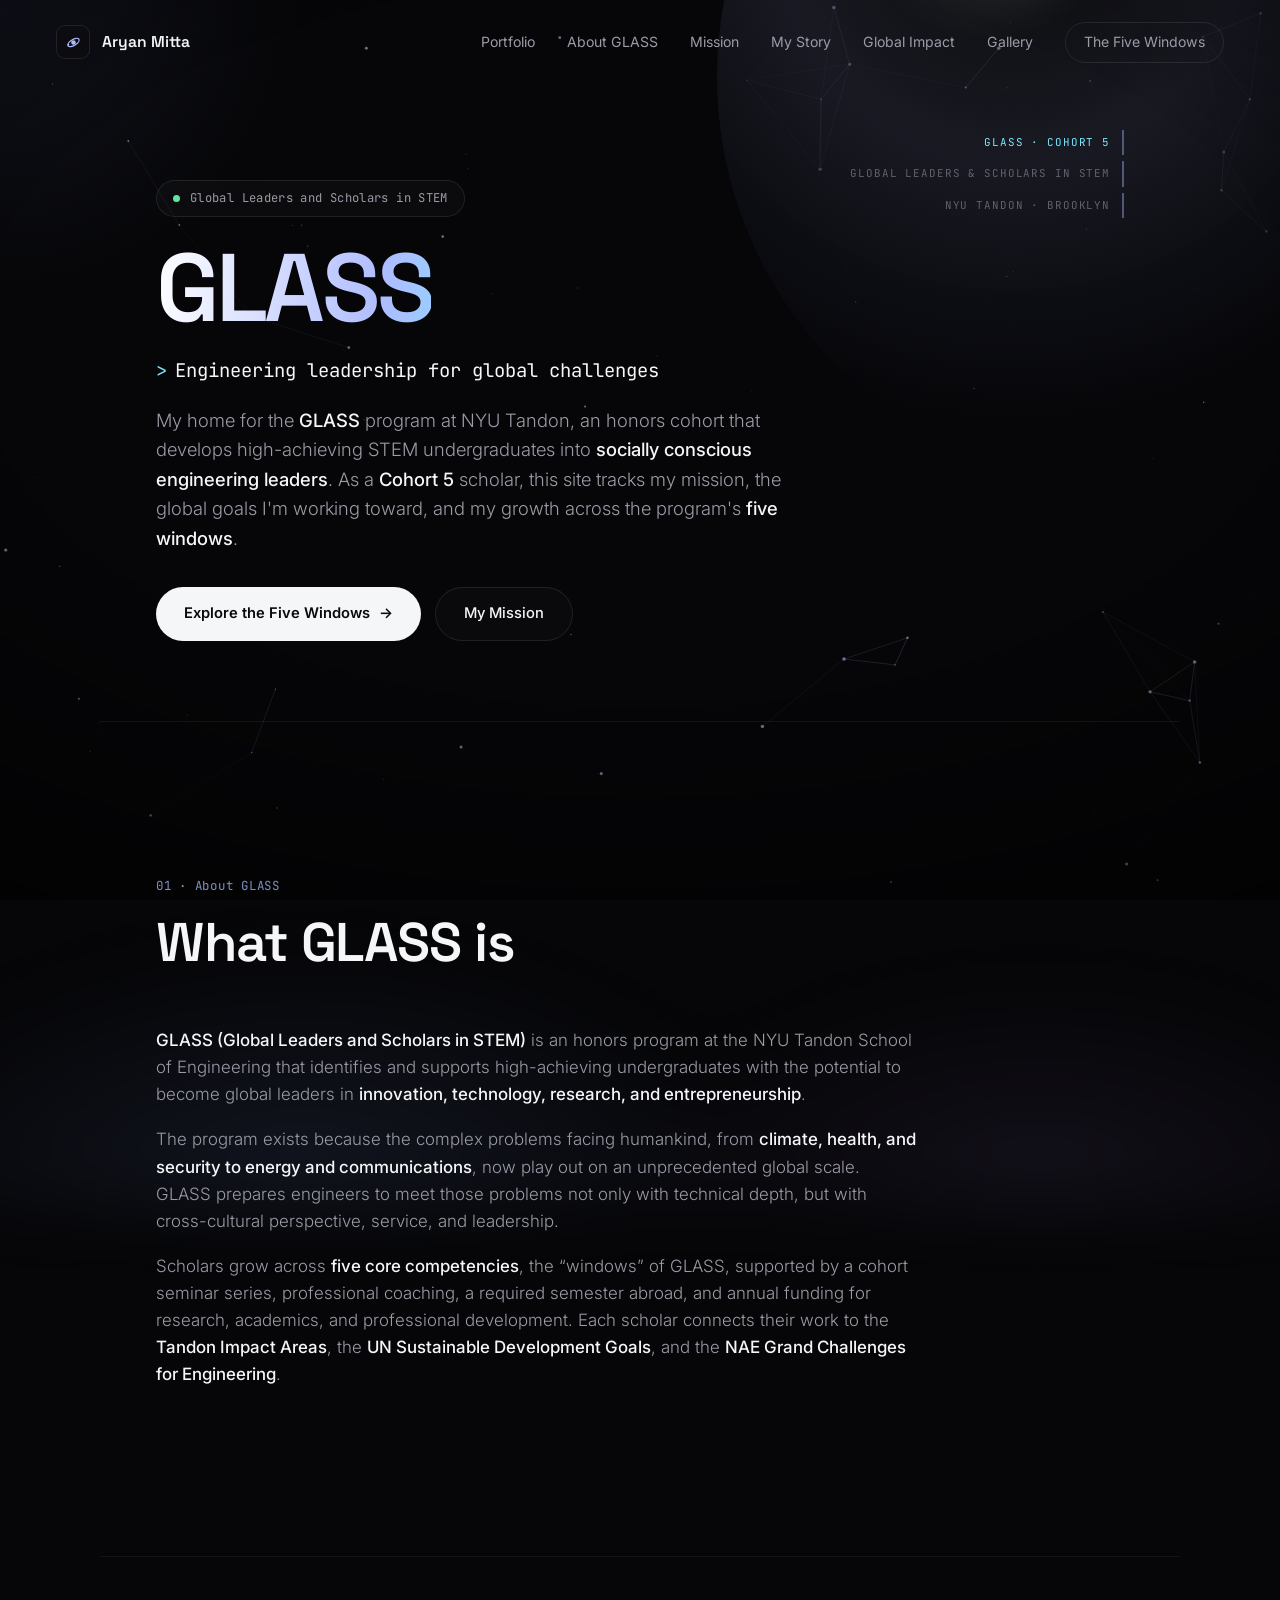
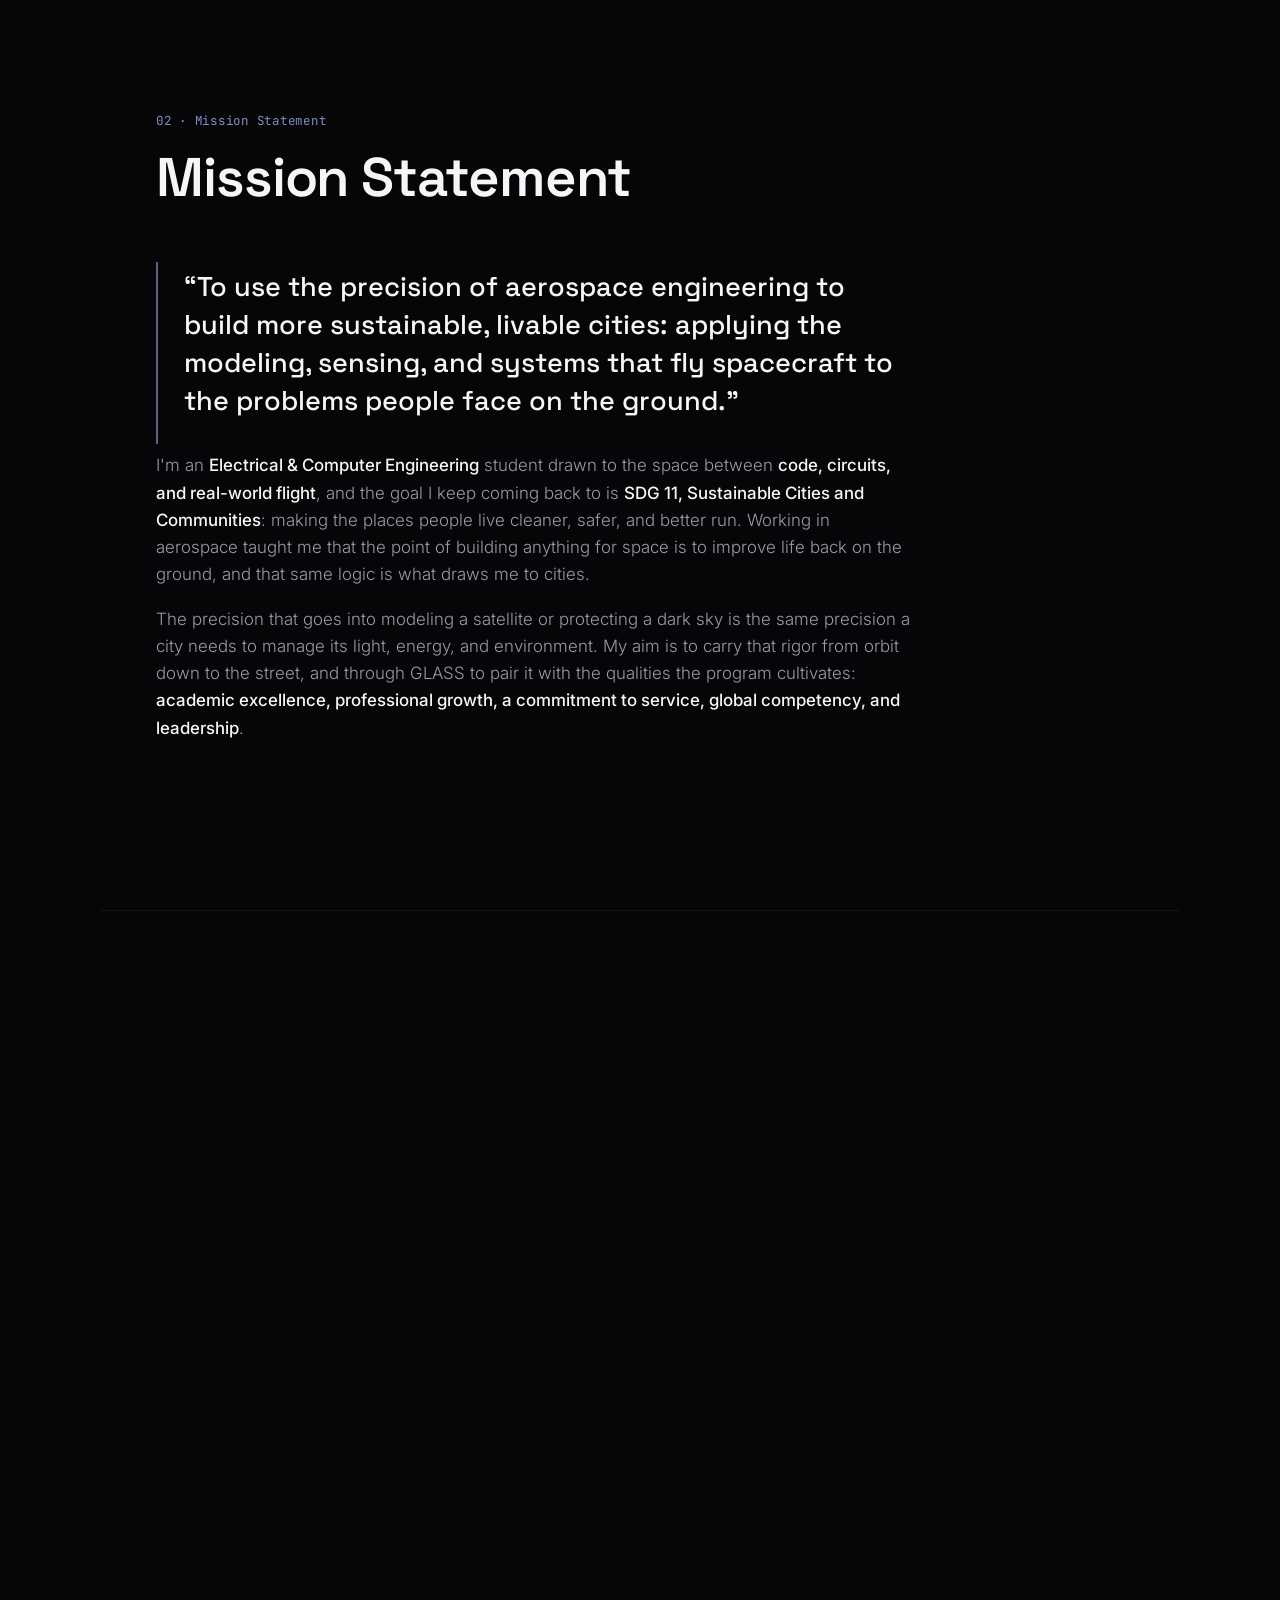
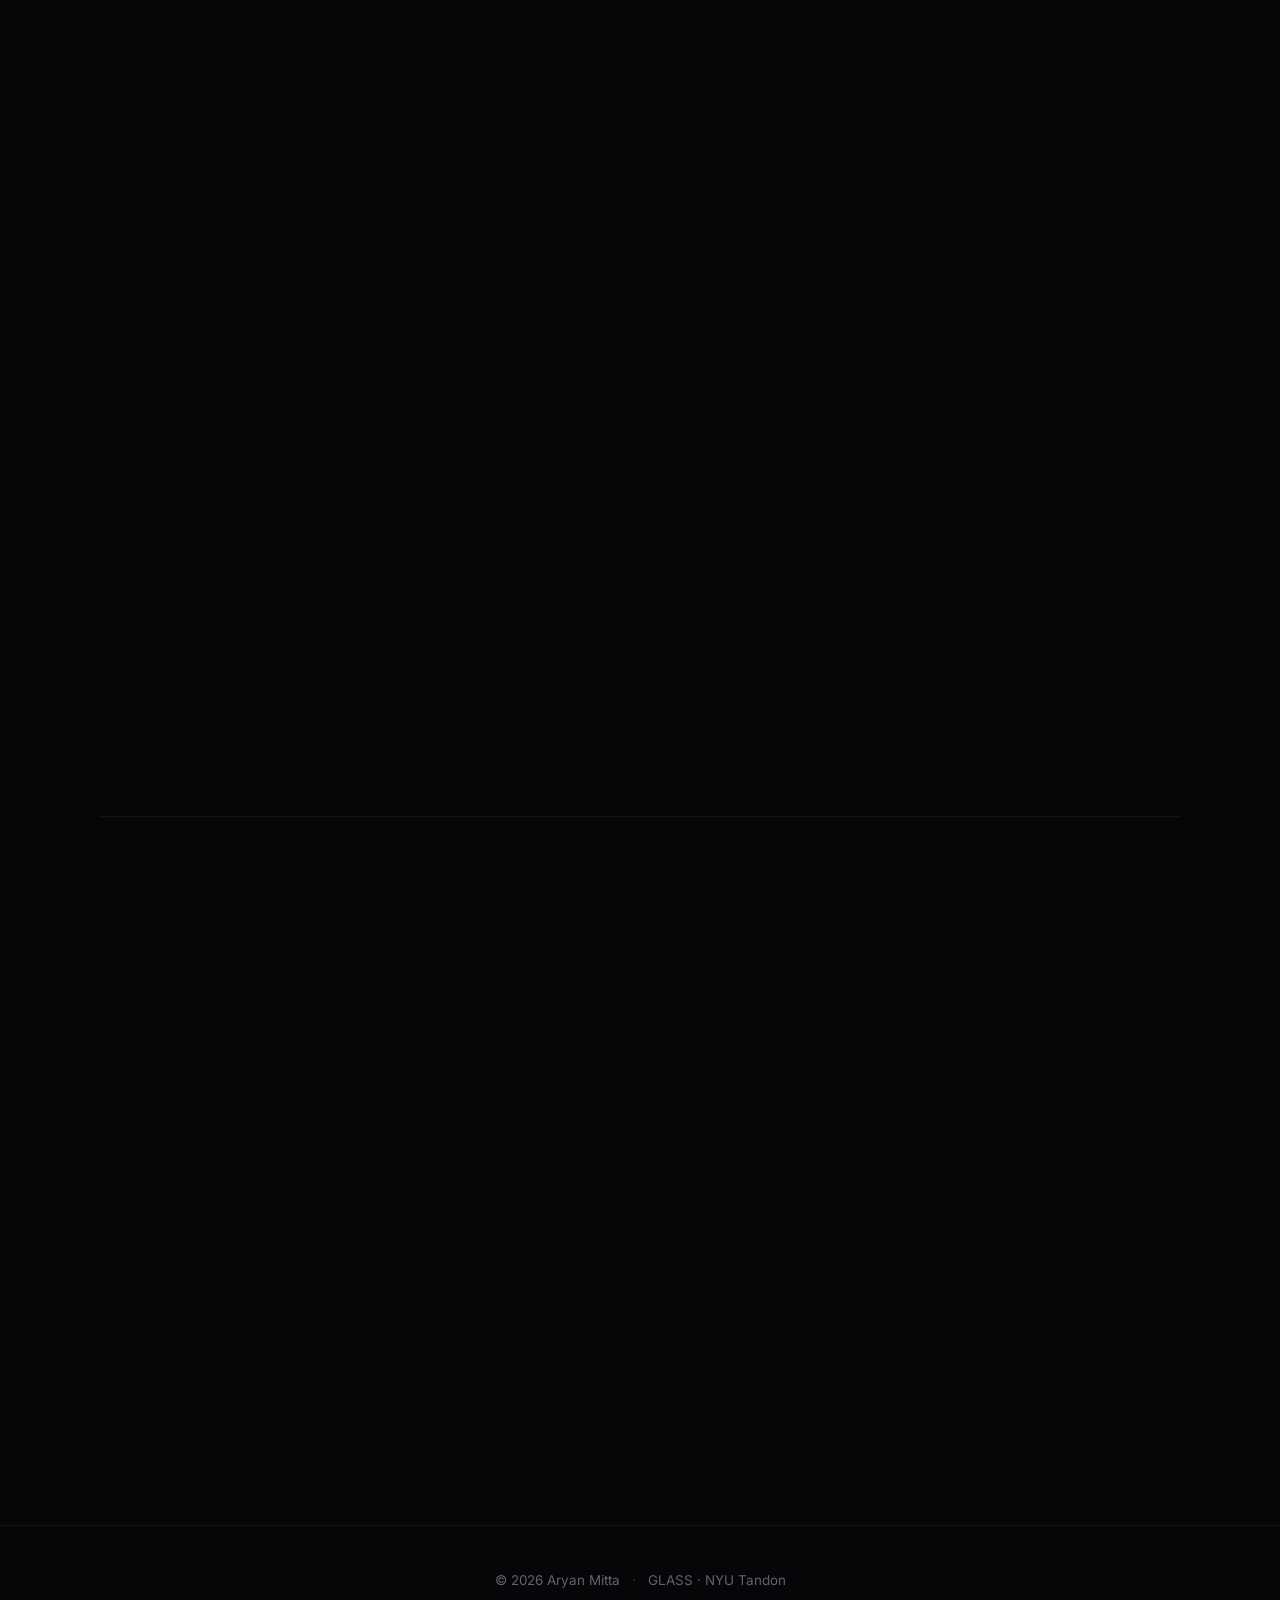
==== commit ba706f35: "content changes" ====
--- a/glass/index.html
+++ b/glass/index.html
@@ -133,20 +133,20 @@
         </div>
         <p>
           I'm an <strong>Electrical &amp; Computer Engineering</strong> student drawn to
-          the space between <strong>code, circuits, and real-world flight</strong>. The
-          goal I keep coming back to is <strong>SDG 11, Sustainable Cities and
+          the space between <strong>code, circuits, and real-world flight</strong>, and
+          the goal I keep coming back to is <strong>SDG 11, Sustainable Cities and
           Communities</strong>: making the places people live cleaner, safer, and better
-          run through good engineering.
+          run. Working in aerospace taught me that the point of building anything for
+          space is to improve life back on the ground, and that same logic is what draws
+          me to cities.
         </p>
         <p>
-          The way I think about that goal is shaped by the idea behind a company like
-          <strong>Blue Origin</strong>, that everything we build in and around space
-          should ultimately be <strong>for the benefit of Earth</strong>. The same rigor
-          that models a satellite or protects a dark sky can model a city's light,
-          energy, and environment. Through GLASS, my mission is to pair that technical
-          work with the qualities the program cultivates: <strong>academic excellence,
-          professional growth, a commitment to service, global competency, and
-          leadership</strong>.
+          The precision that goes into modeling a satellite or protecting a dark sky is
+          the same precision a city needs to manage its light, energy, and environment.
+          My aim is to carry that rigor from orbit down to the street, and through GLASS
+          to pair it with the qualities the program cultivates: <strong>academic
+          excellence, professional growth, a commitment to service, global competency,
+          and leadership</strong>.
         </p>
       </div>
     </section>
@@ -163,22 +163,23 @@
         <div class="story__rail" aria-hidden="true"></div>
         <div class="story__body">
           <p class="story__lead">
-            I grew up between New Hampshire and Massachusetts, Nashua, Concord for
-            boarding school, Lexington, and Billerica, and I've been drawn to STEM for
-            as long as I can remember. These days I'm based in Brooklyn, I've lived in
-            Paris, and I've spent time in 43 different countries and counting.
+            I grew up around New Hampshire and Massachusetts, between Nashua, Concord for
+            boarding school, Lexington, and Billerica, and I've been hooked on STEM for as
+            long as I can remember. I'm based in Brooklyn now, I've lived in Paris, and
+            I've spent time in 43 countries and counting.
           </p>
           <p>
-            I love to travel and learn about the world, and that same curiosity is
-            what pulls me toward aerospace. I think it's the most exciting field to be
-            in right now: there are so many opportunities, and it's amazing to work on
-            things that have largely never been done before in human history.
+            That love of travel and learning about the world is the same curiosity that
+            pulls me toward aerospace. It's the field I'm most excited about right now:
+            it's growing fast, full of opportunity, and lets you work on things that have
+            genuinely never been done before. Getting to build at that frontier is exactly
+            what keeps me in it.
           </p>
           <p>
-            Outside of my work I'm into fitness (running, lifting, and hiking), sports
-            to both watch and play, cooking, baking, and good coffee, music, and
-            exploring new places with friends. If there's a side quest to be found,
-            I'm usually up for it.
+            Outside of the work, I like to stay active with running, lifting, and hiking,
+            and I follow and play a lot of sports. The rest of my time usually goes to
+            cooking, baking, and good coffee, music, and exploring new places with friends.
+            If there's a side quest to be found, I'm usually up for it.
           </p>
         </div>
       </div>
@@ -199,13 +200,12 @@
           <span class="pillblock__tag">UN Sustainable Development Goal</span>
           <h3>SDG 11 · Sustainable Cities &amp; Communities</h3>
           <p>
-            This is my primary goal: making the places people live cleaner, safer, and
-            better run. SDG 11 also asks us to protect our shared natural and cultural
-            heritage, and a <strong>dark night sky</strong> is part of that heritage for
-            communities everywhere. I approach it with a Blue Origin idea in mind, that
-            what we build in space should be <strong>for the benefit of Earth</strong>,
-            so the precision methods used to model a satellite can just as easily model a
-            city's light, energy, and environment on the ground.
+            My primary goal is making the places people live cleaner, safer, and better
+            run. SDG 11 also asks us to protect our shared natural and cultural heritage,
+            and a <strong>dark night sky</strong> is part of that heritage for communities
+            everywhere. That is where my aerospace work meets the goal directly: the same
+            precision used to model a satellite can model a city's light, energy, and
+            environment, keeping both the streets below and the sky above in good shape.
           </p>
           <ul class="taglist">
             <li>Cleaner, better-run cities</li>
@@ -219,13 +219,12 @@
           <span class="pillblock__tag">NAE Grand Challenge for Engineering</span>
           <h3>Engineer the Tools of Scientific Discovery</h3>
           <p>
-            Reaching goals like SDG 11 depends on better instruments: the sensors and
-            models that let us actually measure a city's environment or an orbit's
-            impact. My work on the <strong>Terawave constellation</strong>, modeling how
-            bright each spacecraft appears from the ground, is that kind of tool. Framed
-            through Blue Origin's "benefit of Earth" lens, it lets us grow our presence
-            in space while keeping the sky clear for the science, and the communities,
-            that rely on it.
+            Reaching a goal like SDG 11 depends on better instruments: the sensors and
+            models that let us actually measure a city's environment or a satellite's
+            impact on the sky. My work on the <strong>Terawave constellation</strong>,
+            modeling how bright each spacecraft appears from the ground, is exactly that
+            kind of tool. It lets us keep expanding what we do in space while keeping the
+            sky clear for the science, and the communities, that depend on it.
           </p>
           <ul class="taglist">
             <li>Sensing &amp; instrumentation for Earth</li>
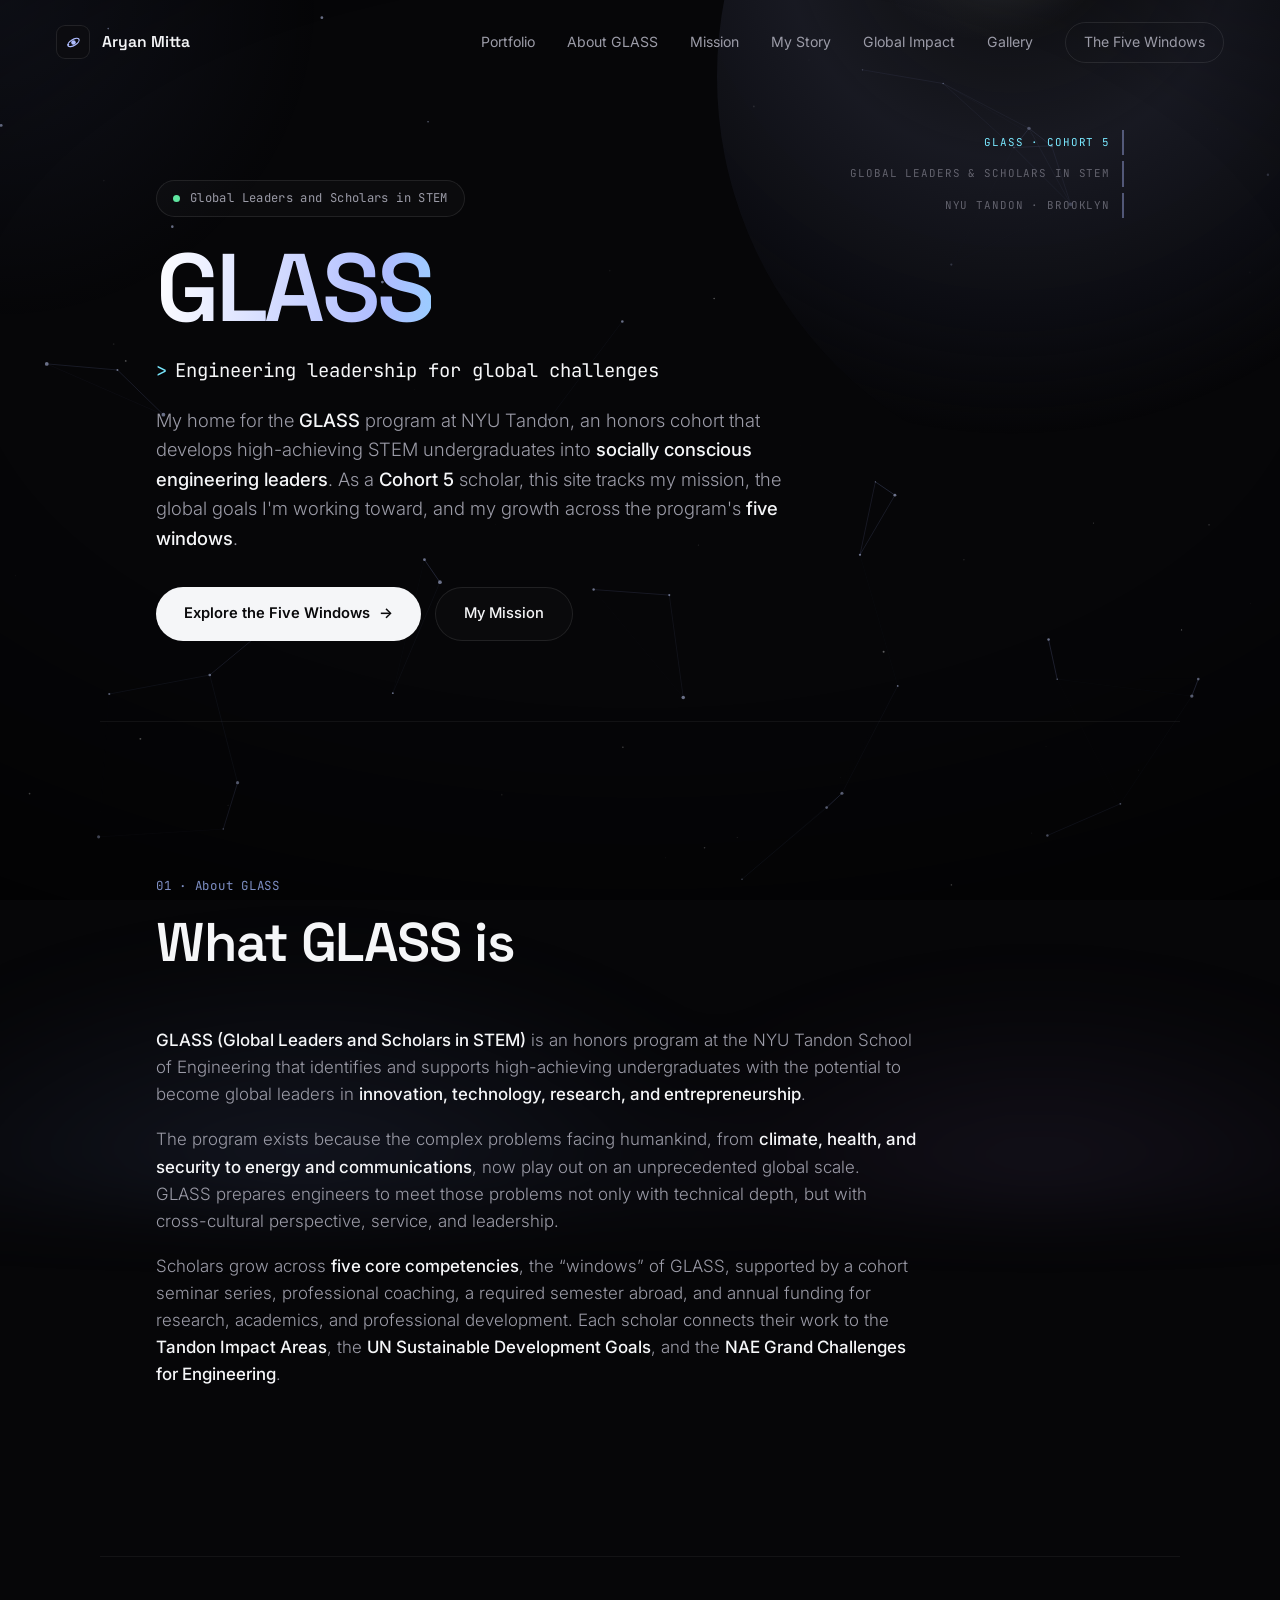
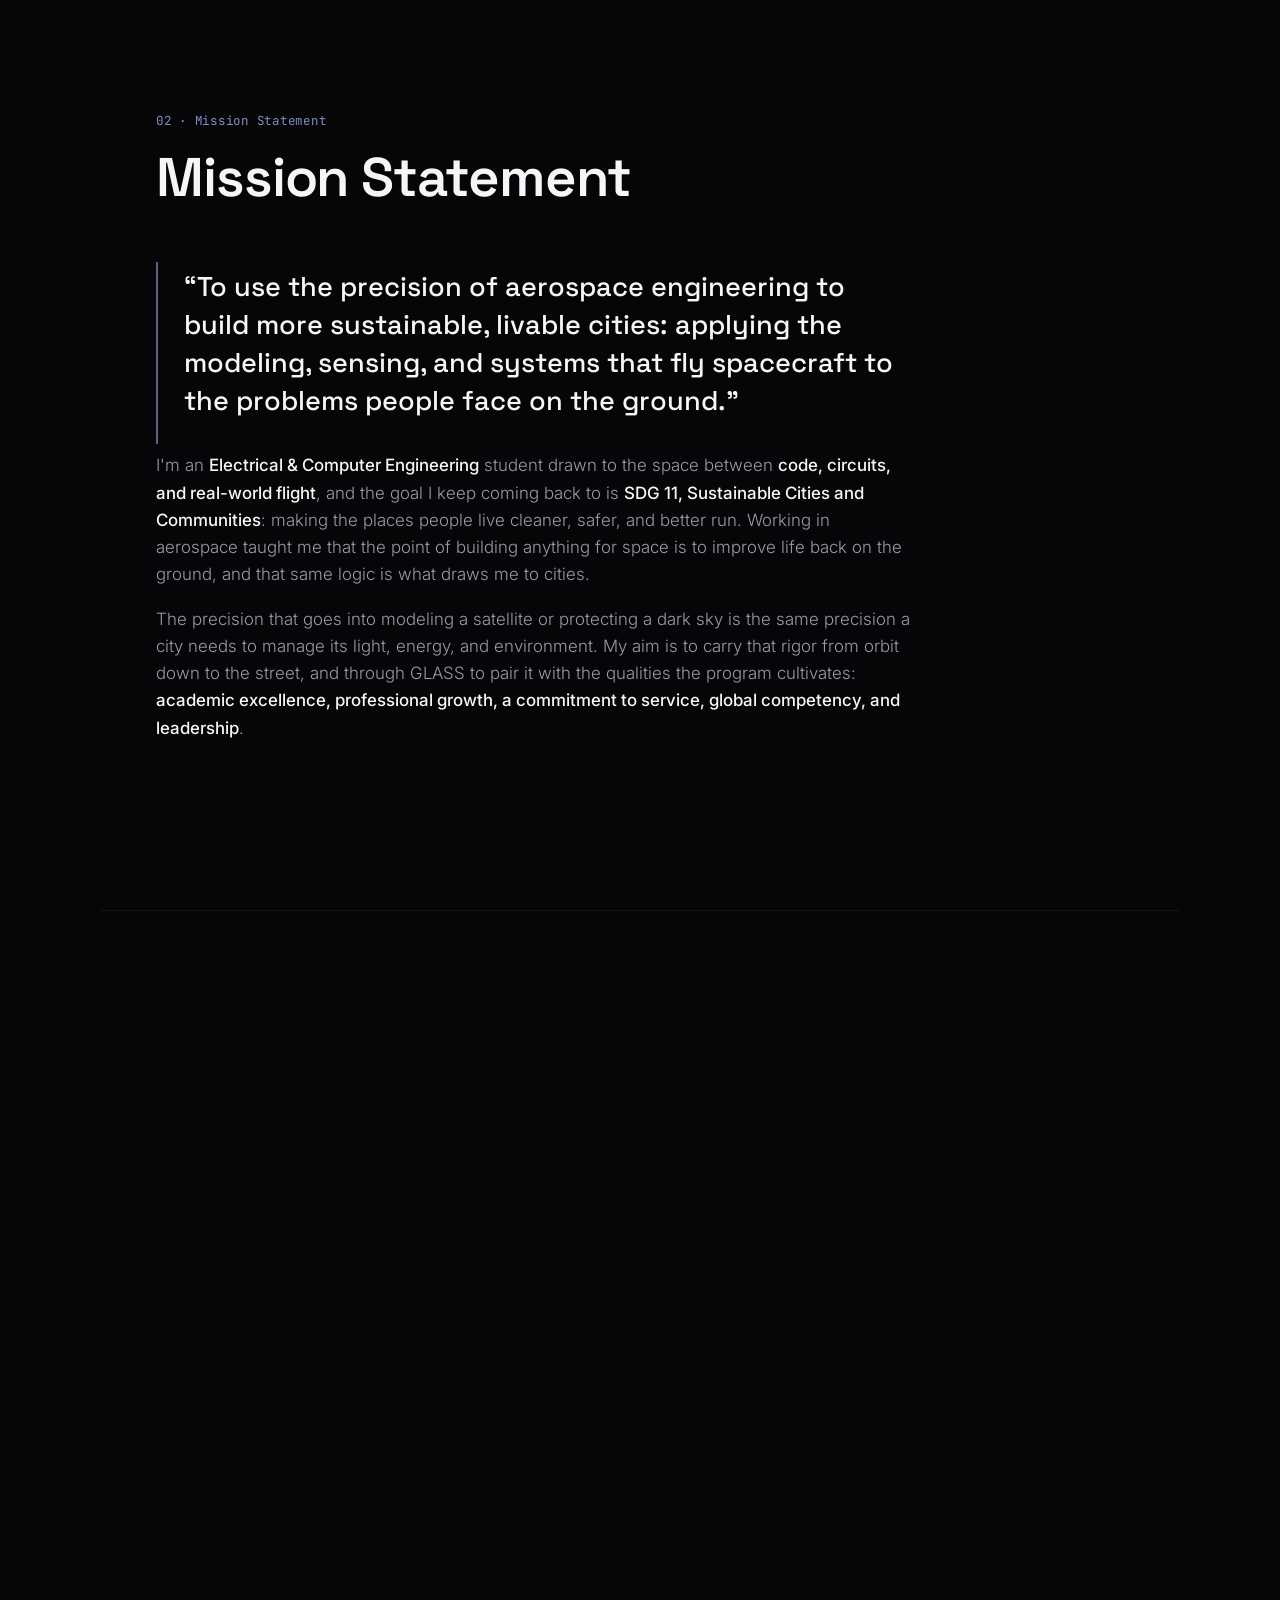
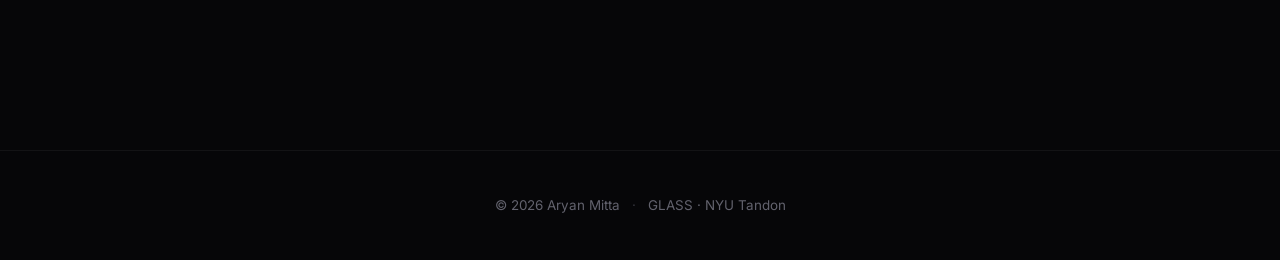
==== commit 986ed929: "more content changes" ====
--- a/glass/index.html
+++ b/glass/index.html
@@ -272,6 +272,18 @@
           </article>
         </div>
       </div>
+
+      <!-- Global competency: languages spoken -->
+      <div class="edu-sub reveal">
+        <h3 class="edu-sub__title">Languages I speak</h3>
+        <p class="edu-sub__lead">Part of the global competency GLASS builds, and how I connect across the places I travel and work.</p>
+        <ul class="taglist">
+          <li>Kannada (fluent)</li>
+          <li>French (proficient)</li>
+          <li>Hindi (basic)</li>
+          <li>Telugu (basic)</li>
+        </ul>
+      </div>
     </section>
 
     <div class="divider" aria-hidden="true"><span class="divider__beam"></span></div>
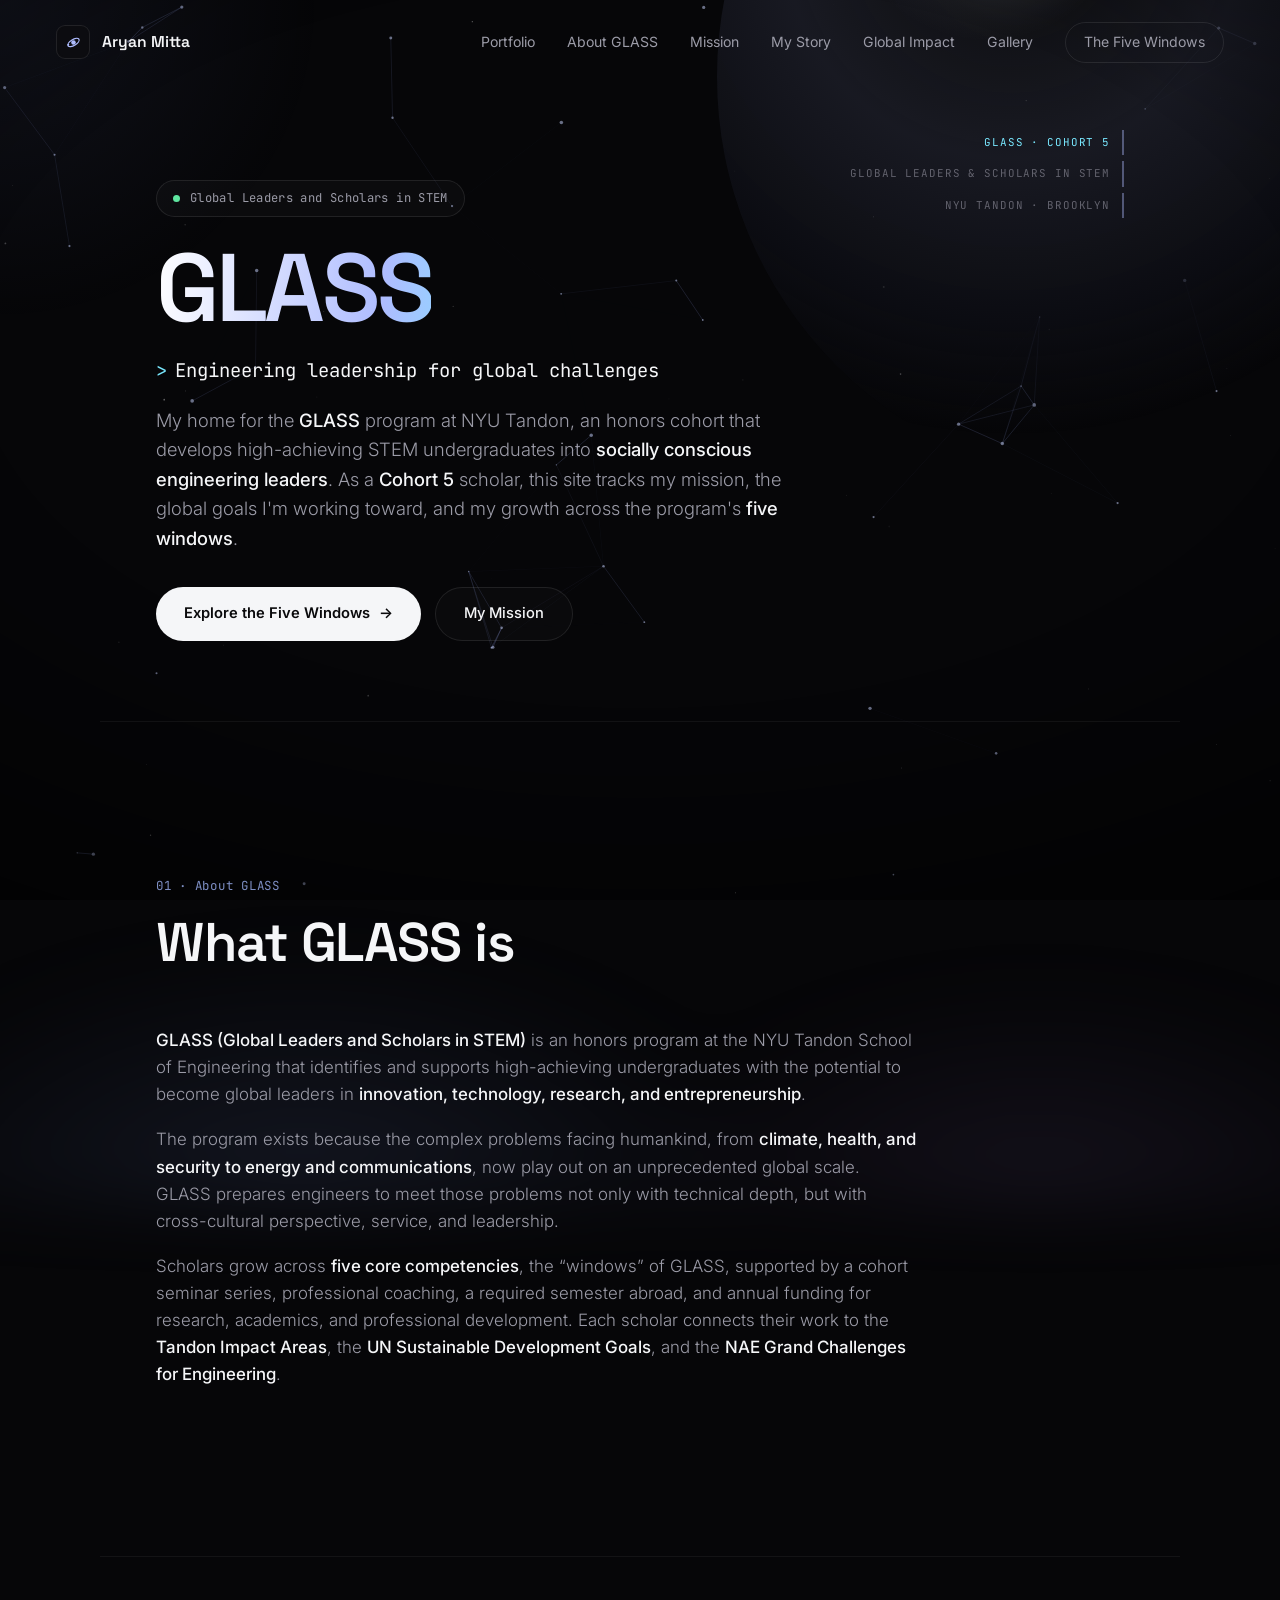
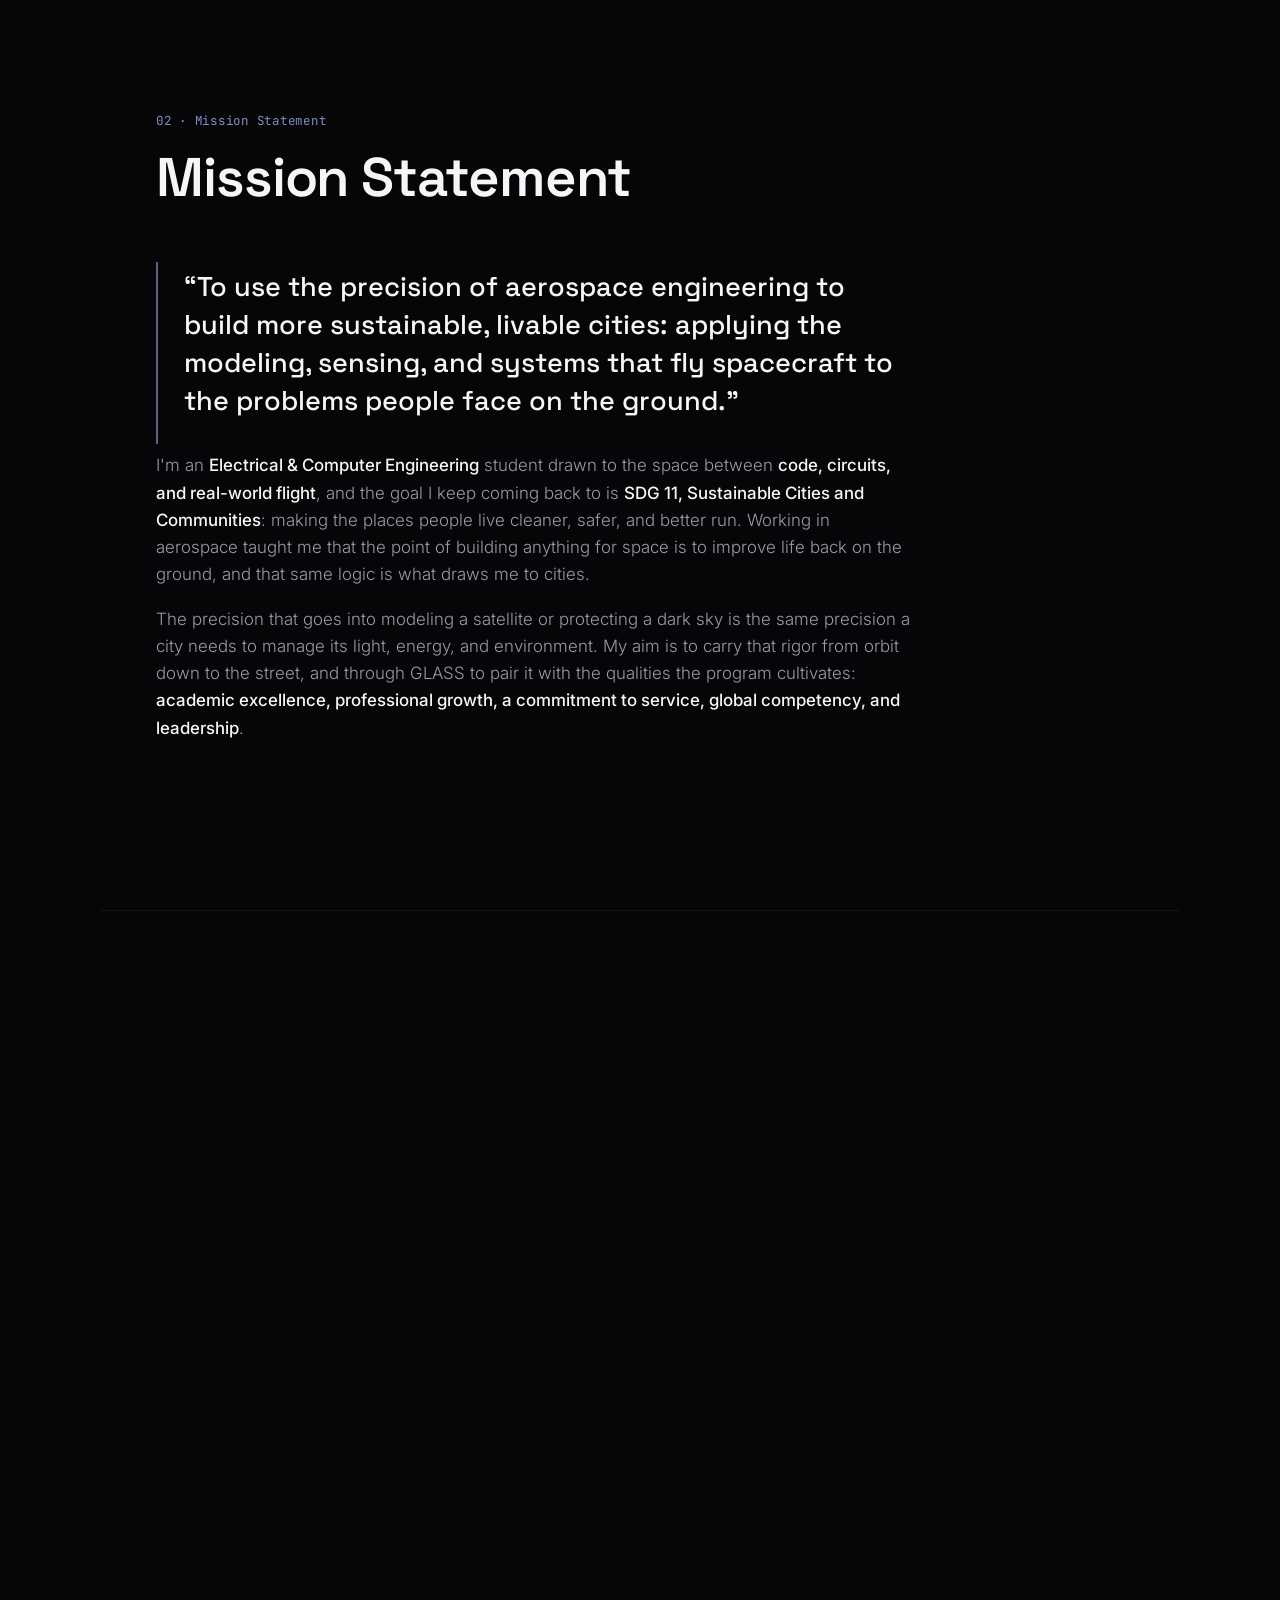
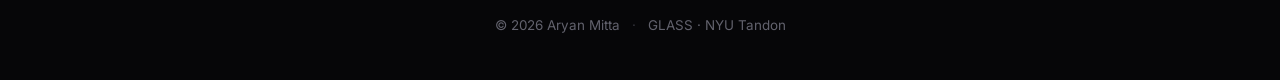
==== commit 67c6309c: "code review" ====
--- a/glass/index.html
+++ b/glass/index.html
@@ -6,6 +6,20 @@
   <meta name="description" content="Aryan Mitta · GLASS (Global Leaders and Scholars in STEM) at NYU Tandon. Mission, UN goal, NAE Grand Challenges, and the five GLASS windows." />
   <meta name="theme-color" content="#050505" />
   <title>Aryan Mitta · GLASS</title>
+
+  <!-- Social / Open Graph preview (update the URLs if the site moves off GitHub Pages) -->
+  <link rel="canonical" href="https://aryanmitta1.github.io/portfolio/glass/" />
+  <meta property="og:type" content="website" />
+  <meta property="og:site_name" content="Aryan Mitta" />
+  <meta property="og:url" content="https://aryanmitta1.github.io/portfolio/glass/" />
+  <meta property="og:title" content="Aryan Mitta · GLASS" />
+  <meta property="og:description" content="My GLASS honors program home at NYU Tandon: mission, UN Sustainable Development Goals, and growth across the five GLASS windows." />
+  <meta property="og:image" content="https://aryanmitta1.github.io/portfolio/images/portrait.jpg" />
+  <meta property="og:image:alt" content="Aryan Mitta" />
+  <meta name="twitter:card" content="summary_large_image" />
+  <meta name="twitter:title" content="Aryan Mitta · GLASS" />
+  <meta name="twitter:description" content="My GLASS honors program home at NYU Tandon: mission, UN Sustainable Development Goals, and growth across the five GLASS windows." />
+  <meta name="twitter:image" content="https://aryanmitta1.github.io/portfolio/images/portrait.jpg" />
 
   <link rel="preconnect" href="https://fonts.googleapis.com" />
   <link rel="preconnect" href="https://fonts.gstatic.com" crossorigin />
@@ -166,7 +180,9 @@
             I grew up around New Hampshire and Massachusetts, between Nashua, Concord for
             boarding school, Lexington, and Billerica, and I've been hooked on STEM for as
             long as I can remember. I'm based in Brooklyn now, I've lived in Paris, and
-            I've spent time in 43 countries and counting.
+            I've spent time in 43 countries and counting, picking up a bit of the world
+            along the way (I speak Kannada fluently, French proficiently, and some Hindi
+            and Telugu).
           </p>
           <p>
             That love of travel and learning about the world is the same curiosity that
@@ -273,17 +289,6 @@
         </div>
       </div>
 
-      <!-- Global competency: languages spoken -->
-      <div class="edu-sub reveal">
-        <h3 class="edu-sub__title">Languages I speak</h3>
-        <p class="edu-sub__lead">Part of the global competency GLASS builds, and how I connect across the places I travel and work.</p>
-        <ul class="taglist">
-          <li>Kannada (fluent)</li>
-          <li>French (proficient)</li>
-          <li>Hindi (basic)</li>
-          <li>Telugu (basic)</li>
-        </ul>
-      </div>
     </section>
 
     <div class="divider" aria-hidden="true"><span class="divider__beam"></span></div>
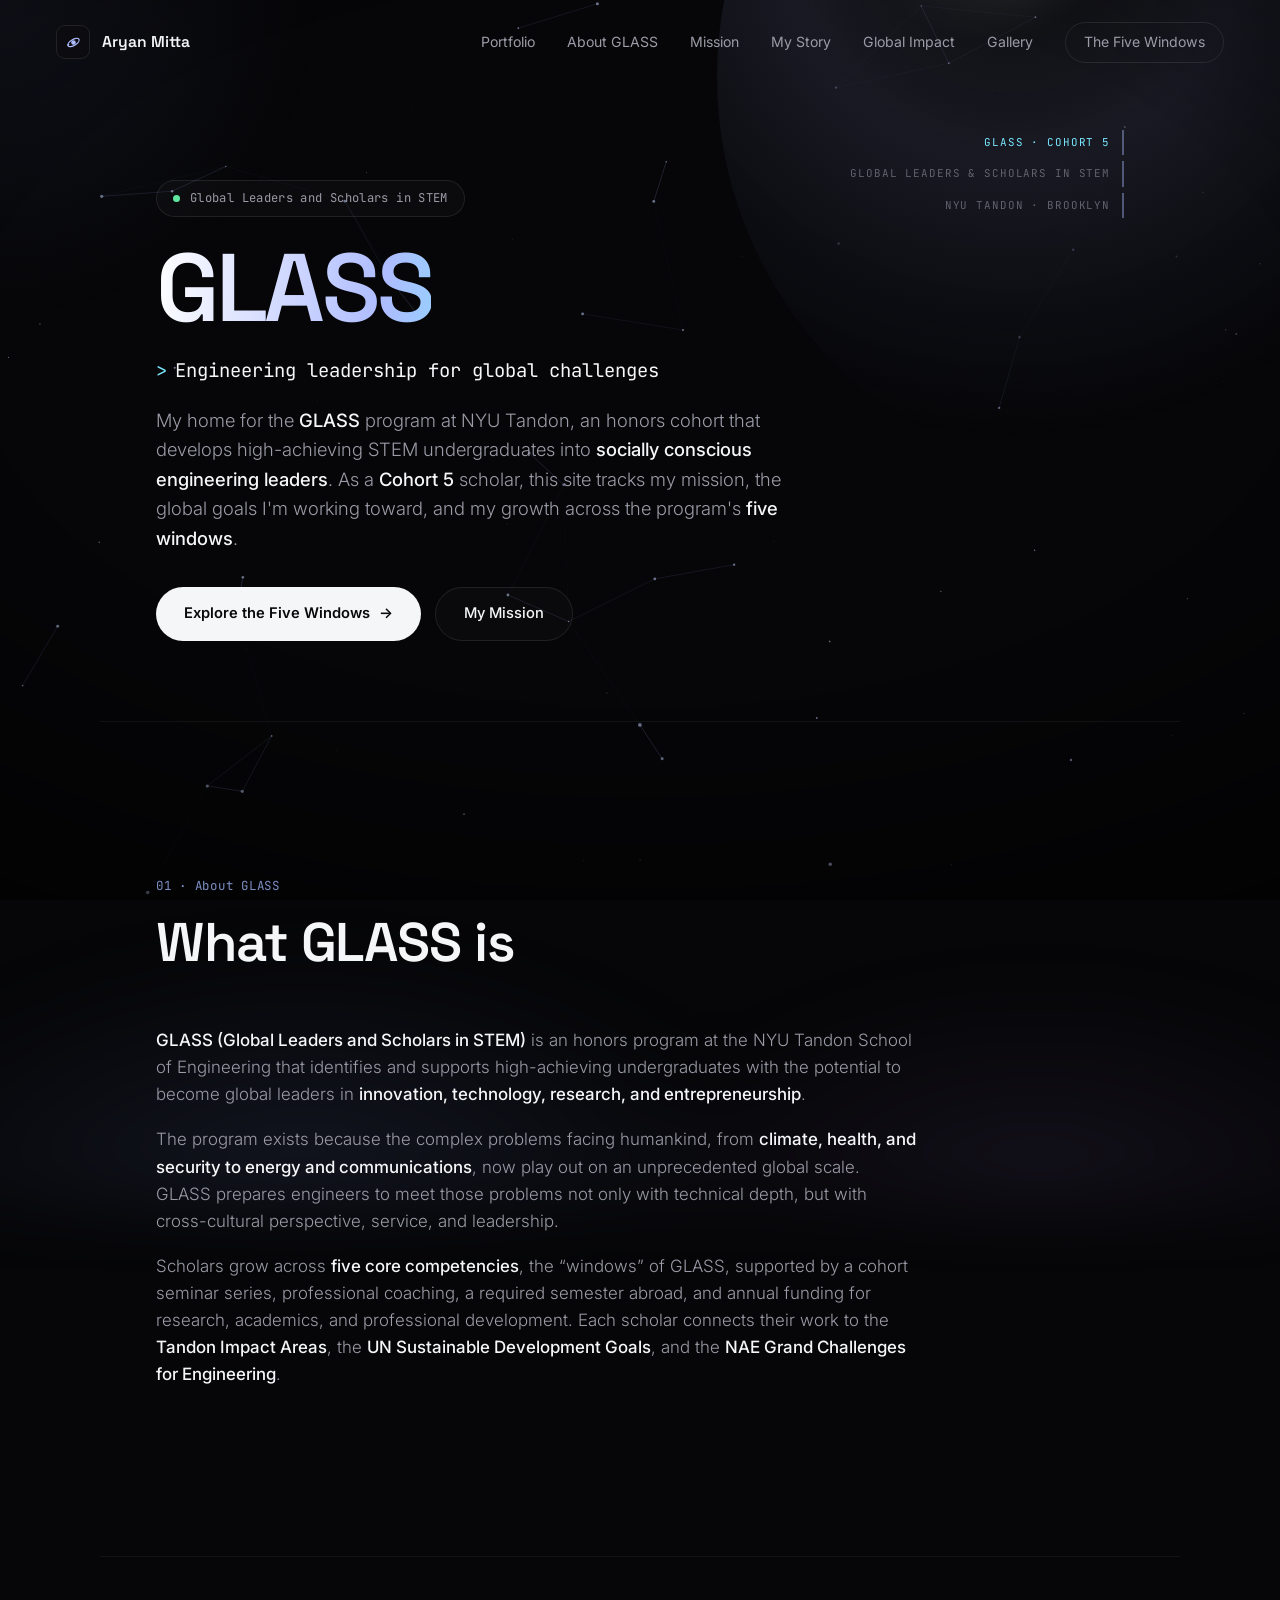
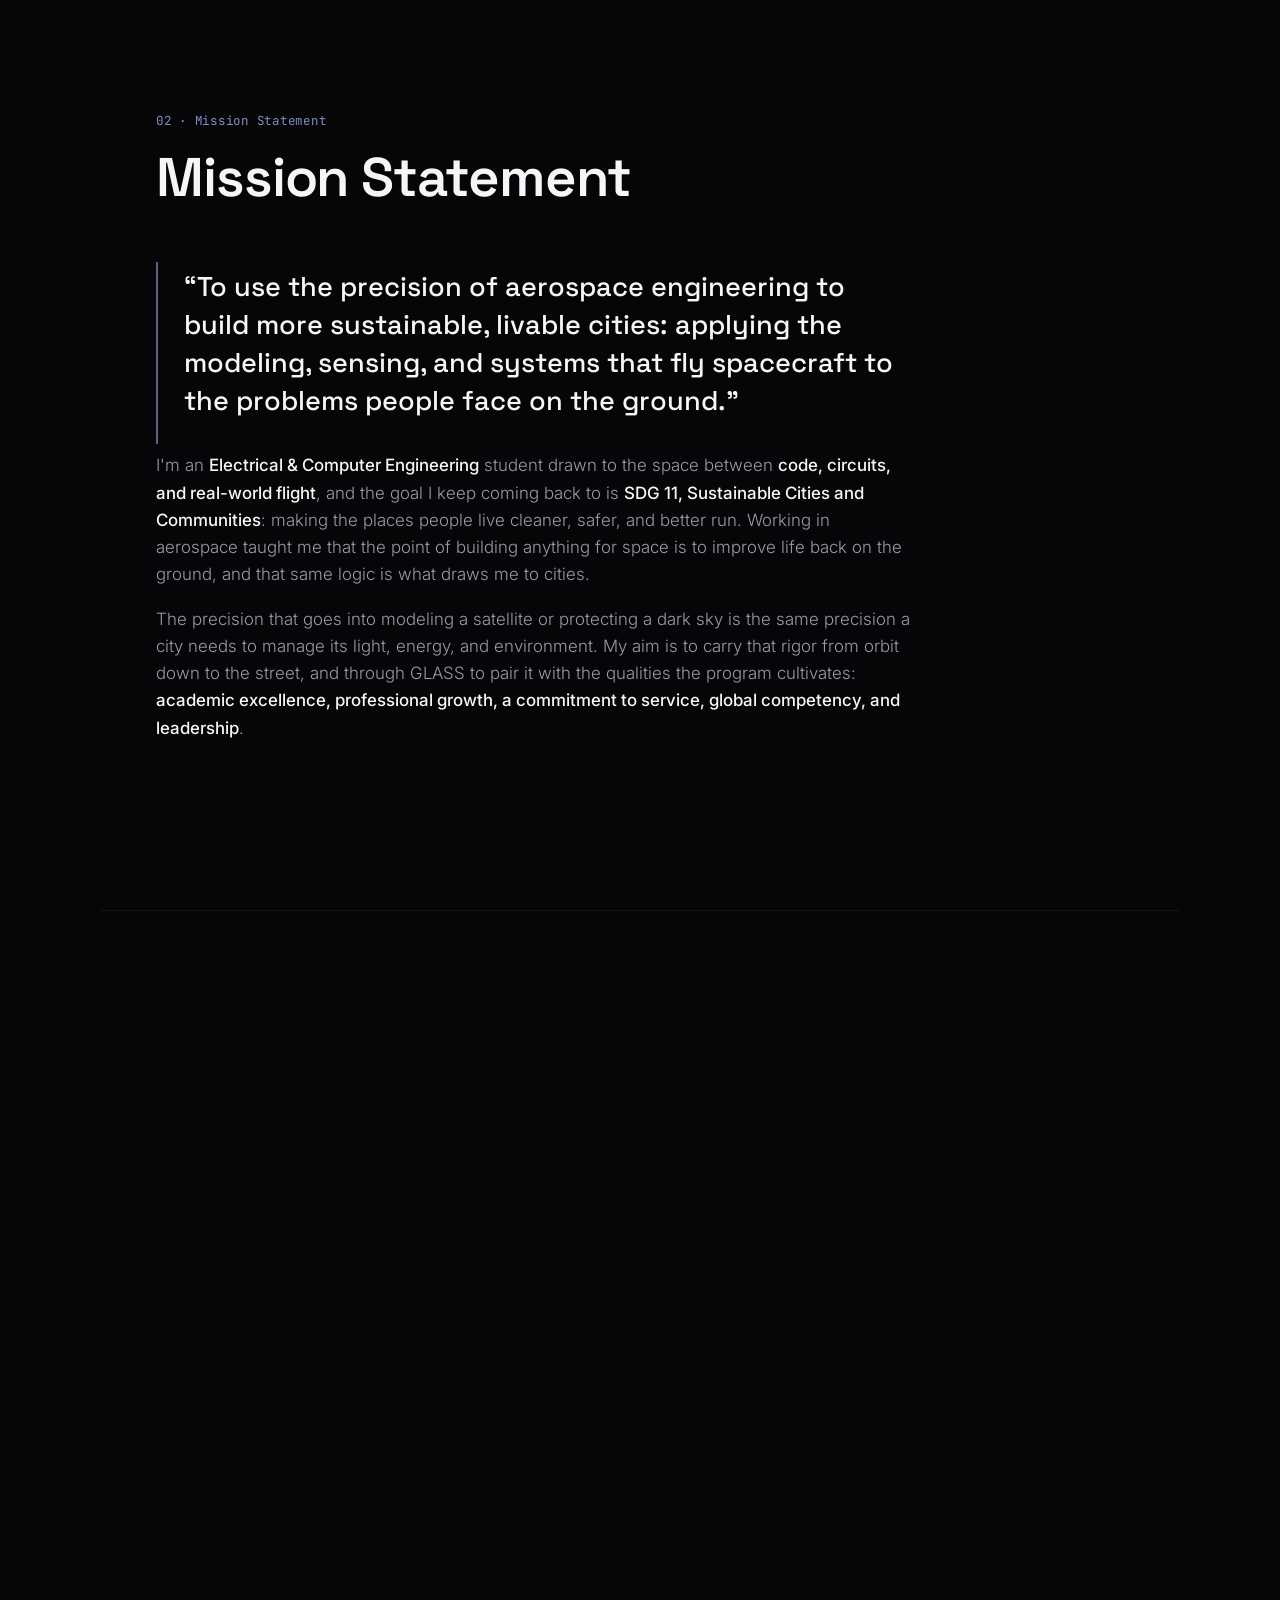
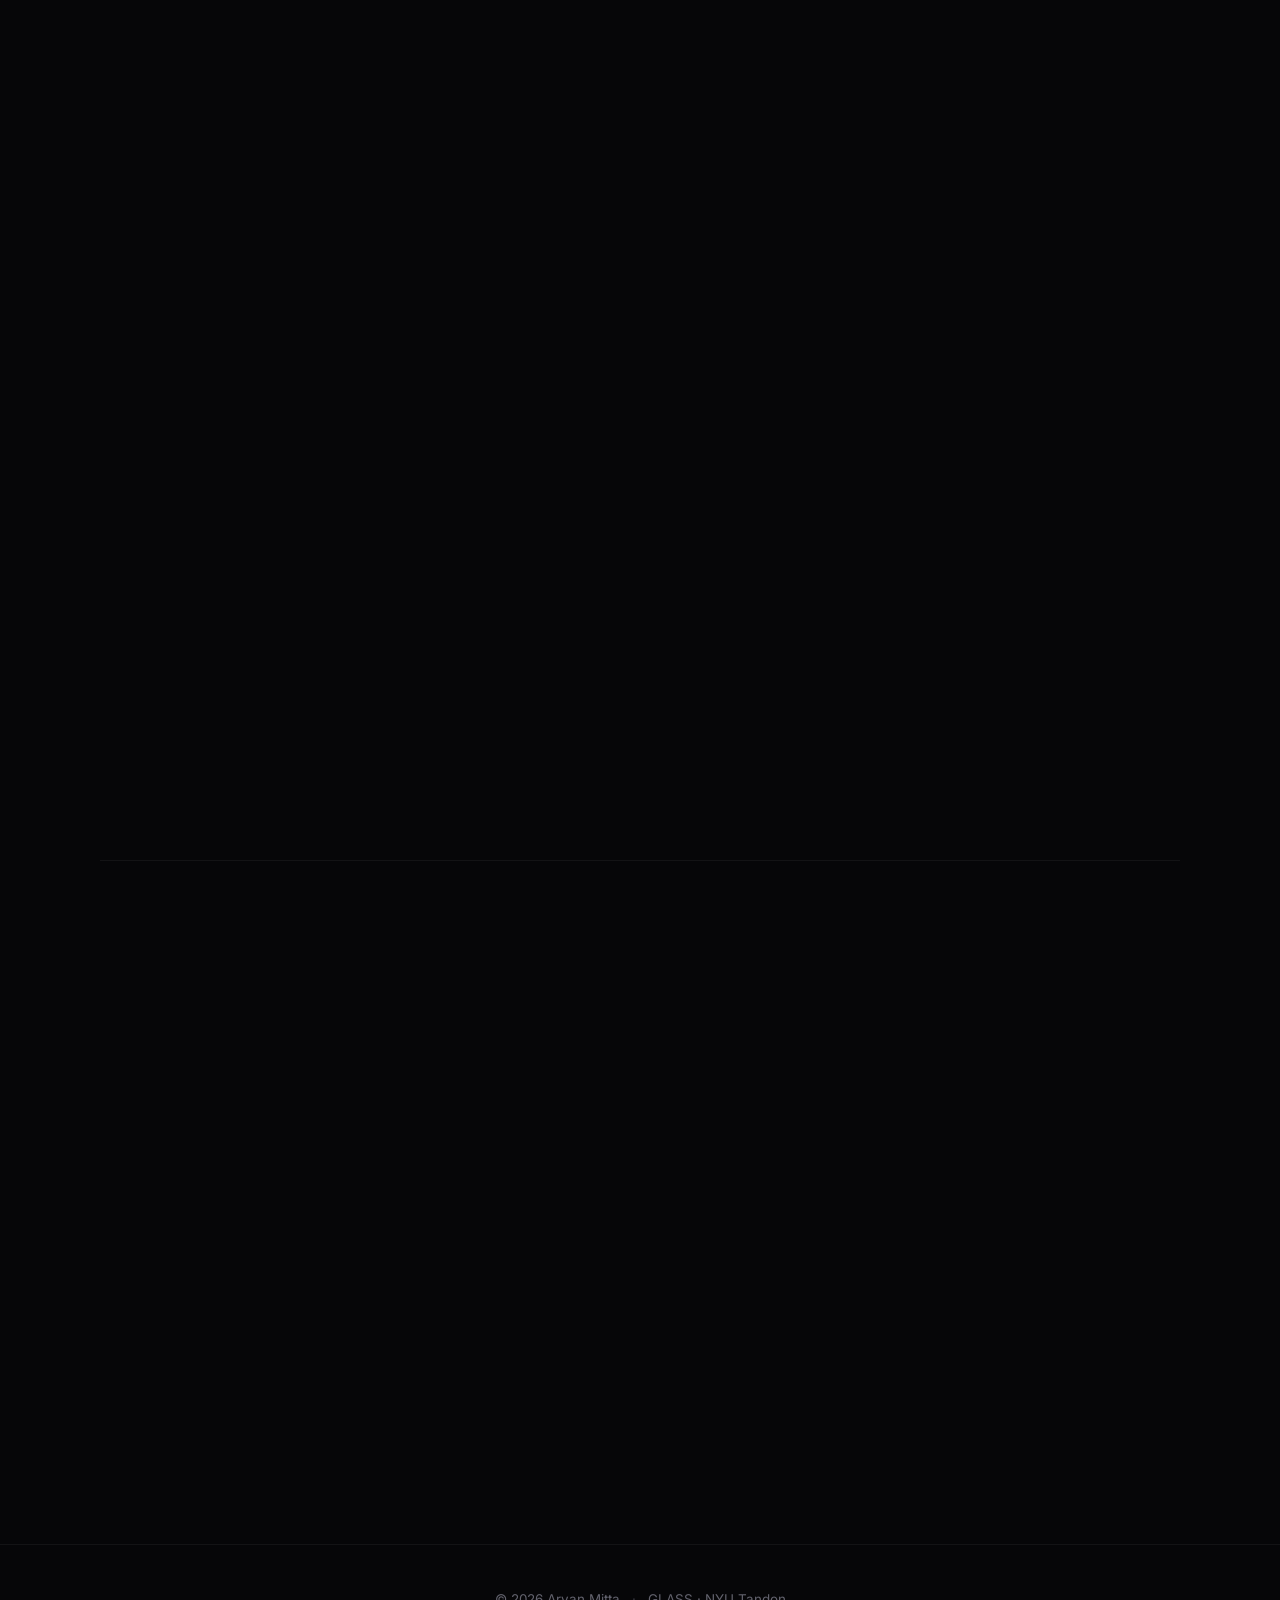
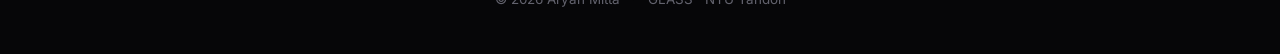
==== commit 6e18c9d8: "content changes" ====
--- a/glass/index.html
+++ b/glass/index.html
@@ -177,12 +177,12 @@
         <div class="story__rail" aria-hidden="true"></div>
         <div class="story__body">
           <p class="story__lead">
-            I grew up around New Hampshire and Massachusetts, between Nashua, Concord for
-            boarding school, Lexington, and Billerica, and I've been hooked on STEM for as
-            long as I can remember. I'm based in Brooklyn now, I've lived in Paris, and
-            I've spent time in 43 countries and counting, picking up a bit of the world
-            along the way (I speak Kannada fluently, French proficiently, and some Hindi
-            and Telugu).
+            I grew up between New Hampshire and Massachusetts — Nashua, Concord (for
+            boarding school), Lexington, and Billerica — and I've been hooked on STEM for
+            as long as I can remember. I'm based in Brooklyn now, but I've lived in Paris
+            and spent time in 43 countries and counting, picking up a bit of the world
+            along the way. I speak Kannada fluently, French proficiently, and some Hindi
+            and Telugu.
           </p>
           <p>
             That love of travel and learning about the world is the same curiosity that
@@ -195,7 +195,6 @@
             Outside of the work, I like to stay active with running, lifting, and hiking,
             and I follow and play a lot of sports. The rest of my time usually goes to
             cooking, baking, and good coffee, music, and exploring new places with friends.
-            If there's a side quest to be found, I'm usually up for it.
           </p>
         </div>
       </div>
@@ -217,10 +216,10 @@
           <h3>SDG 11 · Sustainable Cities &amp; Communities</h3>
           <p>
             My primary goal is making the places people live cleaner, safer, and better
-            run. SDG 11 also asks us to protect our shared natural and cultural heritage,
-            and a <strong>dark night sky</strong> is part of that heritage for communities
-            everywhere. That is where my aerospace work meets the goal directly: the same
-            precision used to model a satellite can model a city's light, energy, and
+            run — and SDG 11 asks us to protect our shared natural and cultural heritage
+            too, including the <strong>dark night sky</strong> that communities everywhere
+            depend on. That's exactly where my aerospace work meets the goal: the same
+            precision I use to model a satellite can model a city's light, energy, and
             environment, keeping both the streets below and the sky above in good shape.
           </p>
           <ul class="taglist">
@@ -235,12 +234,12 @@
           <span class="pillblock__tag">NAE Grand Challenge for Engineering</span>
           <h3>Engineer the Tools of Scientific Discovery</h3>
           <p>
-            Reaching a goal like SDG 11 depends on better instruments: the sensors and
+            Reaching a goal like SDG 11 depends on better instruments — the sensors and
             models that let us actually measure a city's environment or a satellite's
             impact on the sky. My work on the <strong>Terawave constellation</strong>,
             modeling how bright each spacecraft appears from the ground, is exactly that
-            kind of tool. It lets us keep expanding what we do in space while keeping the
-            sky clear for the science, and the communities, that depend on it.
+            kind of tool: it lets us keep expanding what we do in space while keeping the
+            sky clear for the science and communities that depend on it.
           </p>
           <ul class="taglist">
             <li>Sensing &amp; instrumentation for Earth</li>
@@ -431,8 +430,8 @@
         <p class="contact__eyebrow">Global Leaders and Scholars in STEM</p>
         <h2 class="contact__title">Let's connect</h2>
         <p class="contact__text">
-          Questions about my GLASS journey, research, or aerospace work? I'm always
-          happy to talk about engineering, leadership, and building things that matter.
+          Have a question about my research, my work in GLASS, or anything aerospace?
+          Reach out — I'm always glad to talk shop.
         </p>
         <div class="contact__actions">
           <a href="mailto:aryanmitta@gmail.com" class="btn btn--primary">aryanmitta@gmail.com<span class="btn__arrow">→</span></a>
